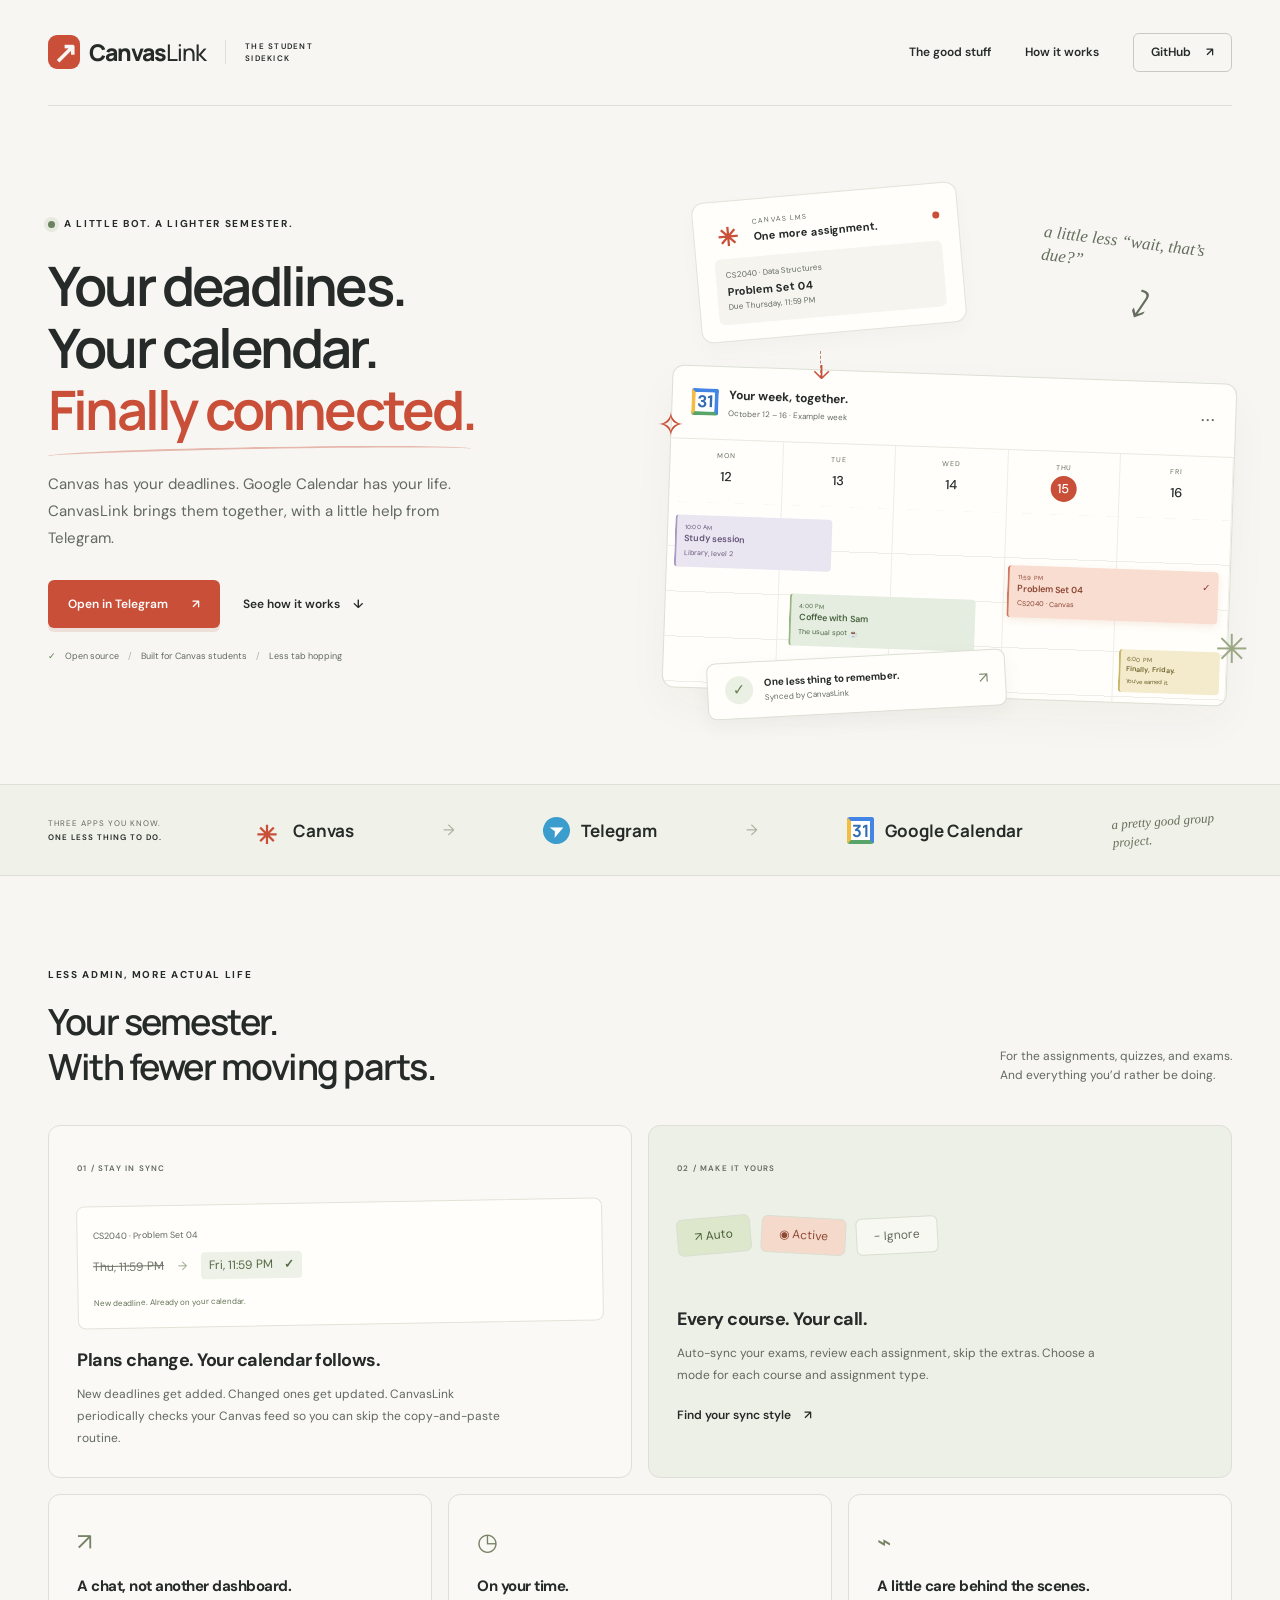
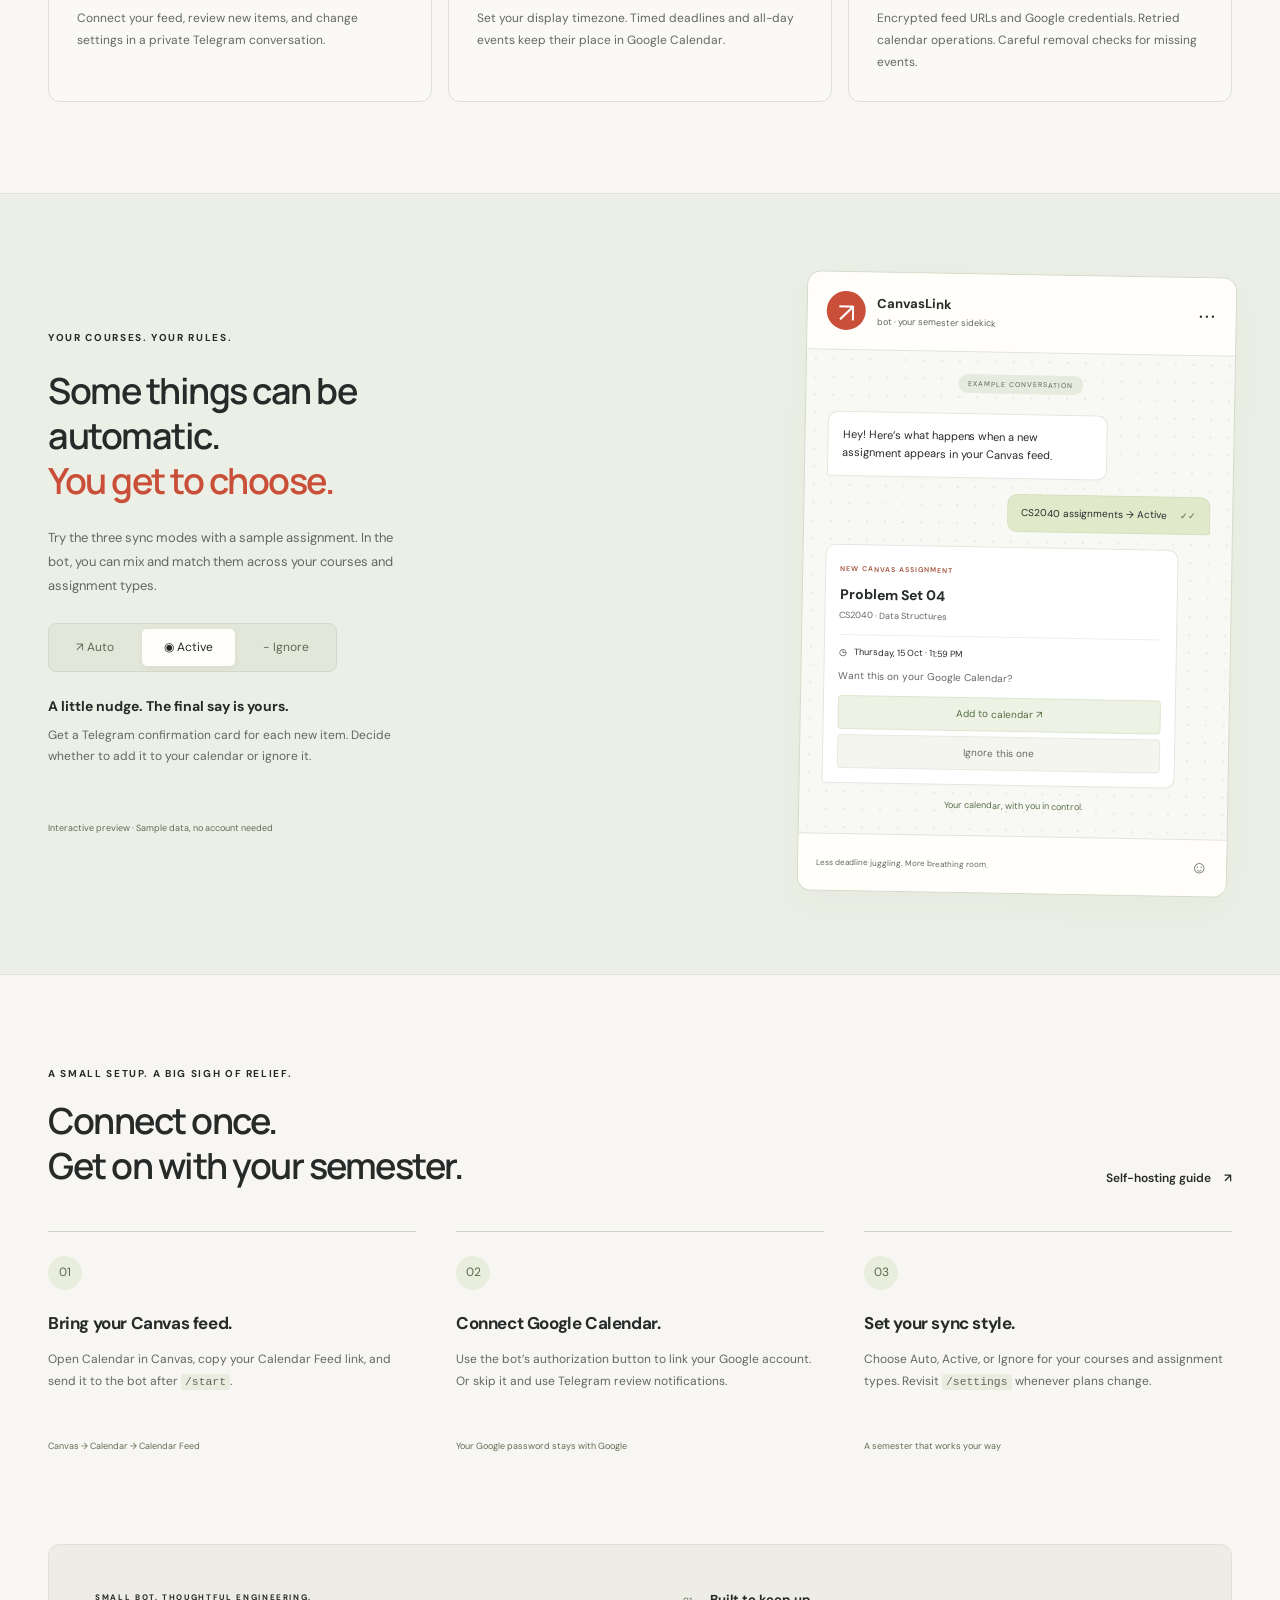
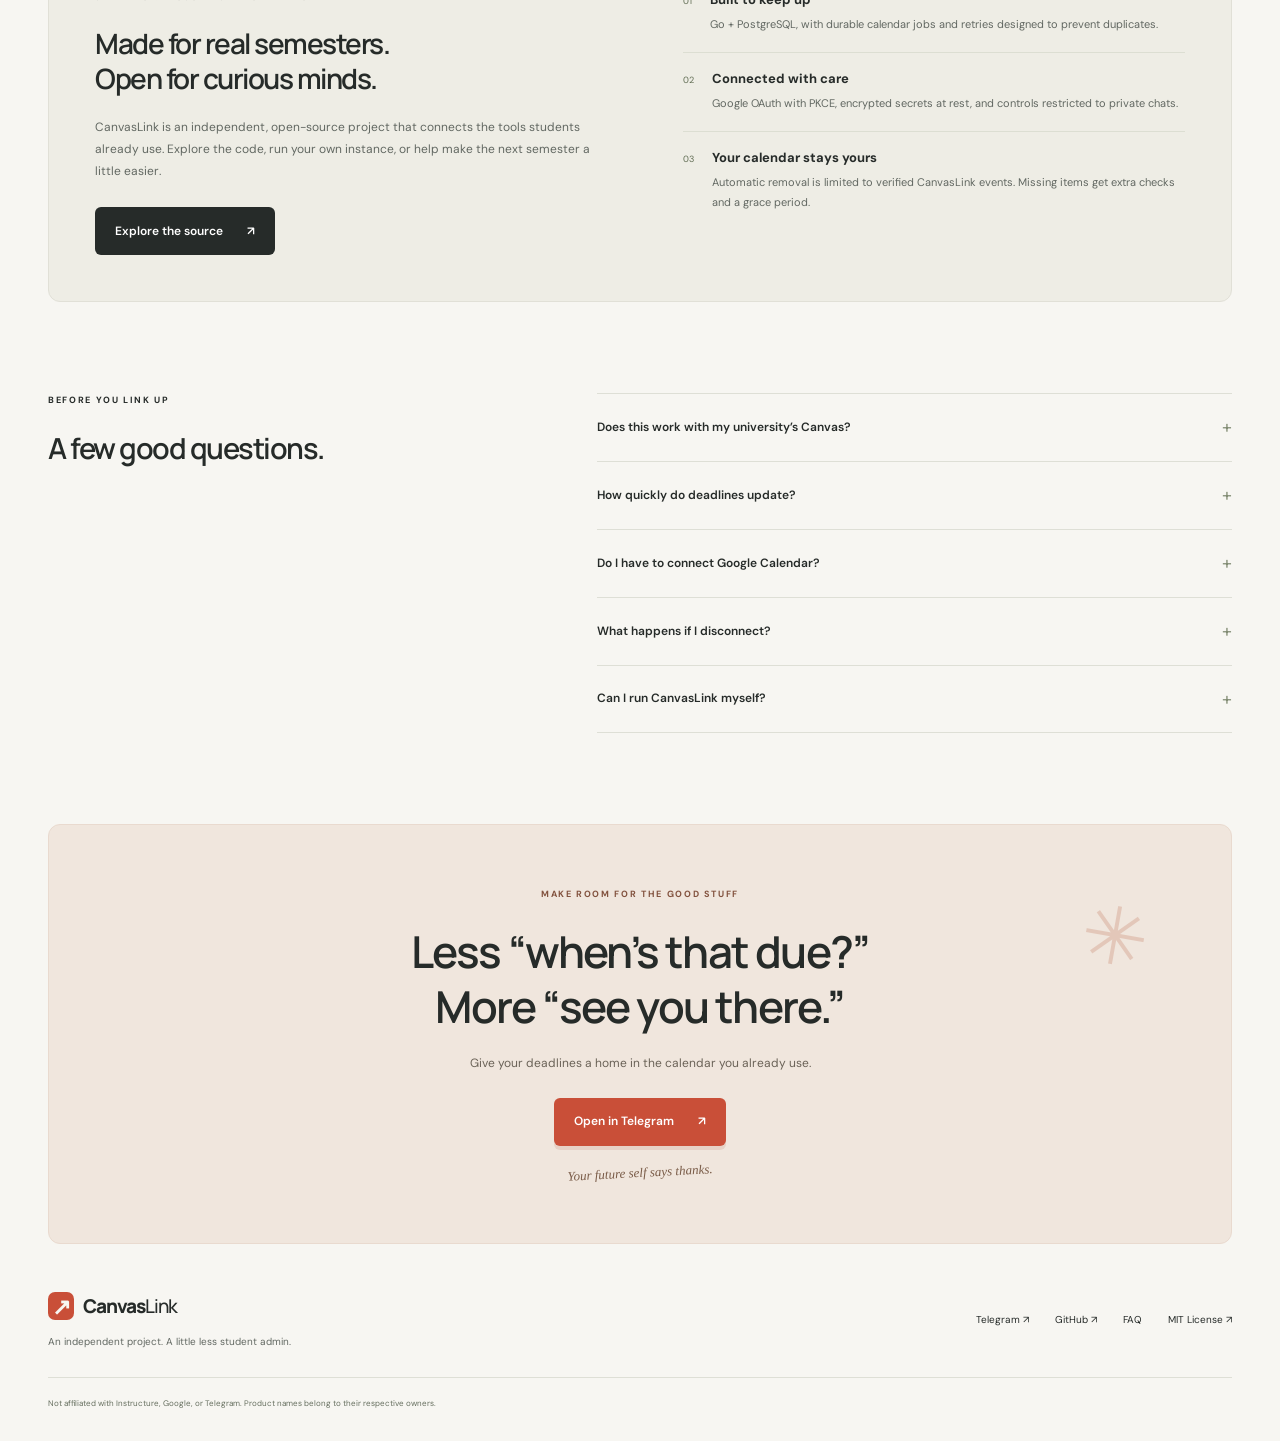
==== docs/index.html @ 547ef219 "feat: add student landing page with Telegram links and Pages deployment" ====
<!doctype html>
<html lang="en">
  <head>
    <meta charset="utf-8" />
    <meta name="viewport" content="width=device-width, initial-scale=1" />
    <meta name="theme-color" content="#f7f6f2" />
    <meta
      name="description"
      content="Less deadline admin. More student life. CanvasLink connects Canvas LMS to Google Calendar, with simple controls in Telegram."
    />
    <meta property="og:type" content="website" />
    <meta
      property="og:title"
      content="CanvasLink — Your deadlines, connected."
    />
    <meta
      property="og:description"
      content="Canvas → Telegram → Google Calendar. A little bot for a less chaotic semester."
    />
    <meta
      property="og:url"
      content="https://yukemii.github.io/CanvasLink-Bot/"
    />
    <meta
      property="og:image"
      content="https://yukemii.github.io/CanvasLink-Bot/assets/social.png"
    />
    <meta name="twitter:card" content="summary_large_image" />
    <title>CanvasLink — Your deadlines, connected.</title>
    <link rel="icon" href="assets/favicon.svg" type="image/svg+xml" />
    <link rel="stylesheet" href="styles.css" />
    <script src="config.js" defer></script>
    <script src="script.js" defer></script>
  </head>
  <body>
    <a class="skip-link" href="#main">Skip to content</a>
    <header class="site-header wrap">
      <a class="brand" href="#" aria-label="CanvasLink home"
        ><span class="brand-icon" aria-hidden="true">↗</span>Canvas<span
          class="brand-light"
          >Link</span
        ><span class="beta">THE STUDENT SIDEKICK</span></a
      >
      <nav aria-label="Main navigation">
        <a href="#features">The good stuff</a
        ><a href="#how-it-works">How it works</a
        ><a
          class="nav-github"
          href="https://github.com/yukemii/CanvasLink-Bot"
          target="_blank"
          rel="noopener noreferrer"
          >GitHub <span aria-hidden="true">↗</span></a
        >
      </nav>
    </header>
    <main id="main">
      <section class="hero wrap">
        <div class="hero-copy">
          <p class="eyebrow">
            <span class="status-dot"></span> A LITTLE BOT. A LIGHTER SEMESTER.
          </p>
          <h1>
            Your deadlines.<br />Your calendar.<br /><span
              class="accent handwritten-underline"
              >Finally connected.</span
            >
          </h1>
          <p class="hero-description">
            Canvas has your deadlines. Google Calendar has your life. CanvasLink
            brings them together, with a little help from Telegram.
          </p>
          <div class="hero-actions">
            <a class="button primary" href="#demo" data-bot-link
              >Try the interactive demo <span aria-hidden="true">↗</span></a
            ><a class="text-link" href="#how-it-works"
              >See how it works <span aria-hidden="true">↓</span></a
            >
          </div>
          <p class="hero-note">
            <span aria-hidden="true">✓</span> Open source
            <span class="note-divider">/</span> Built for Canvas students
            <span class="note-divider">/</span> Less tab hopping
          </p>
        </div>
        <div
          class="hero-art"
          aria-label="Illustration of a Canvas assignment flowing through CanvasLink into a weekly calendar"
        >
          <span class="floating-note">a little less “wait, that’s due?”</span>
          <div class="canvas-card">
            <span class="app-icon canvas-icon" aria-hidden="true">✳</span>
            <div>
              <span class="small-label">CANVAS LMS</span
              ><strong>One more assignment.</strong>
            </div>
            <span class="notification-dot"></span>
            <div class="assignment-mini">
              <span>CS2040 · Data Structures</span
              ><strong>Problem Set 04</strong
              ><span>Due Thursday, 11:59 PM</span>
            </div>
          </div>
          <div class="connection-line" aria-hidden="true"><span>↓</span></div>
          <div class="calendar-card">
            <div class="calendar-top">
              <div class="calendar-heading">
                <span class="app-icon google-icon" aria-hidden="true">31</span>
                <div>
                  <strong>Your week, together.</strong
                  ><span>October 12 – 16 · Example week</span>
                </div>
              </div>
              <span class="calendar-menu" aria-hidden="true">•••</span>
            </div>
            <div class="calendar-grid">
              <div class="day"><span>MON</span><b>12</b></div>
              <div class="day"><span>TUE</span><b>13</b></div>
              <div class="day"><span>WED</span><b>14</b></div>
              <div class="day today"><span>THU</span><b>15</b></div>
              <div class="day"><span>FRI</span><b>16</b></div>
              <div class="grid-lines" aria-hidden="true"></div>
              <div class="cal-event lavender">
                <span>10:00 AM</span><b>Study session</b
                ><small>Library, level 2</small>
              </div>
              <div class="cal-event green">
                <span>4:00 PM</span><b>Coffee with Sam</b
                ><small>The usual spot ☕</small>
              </div>
              <div class="cal-event coral">
                <span>11:59 PM</span><b>Problem Set 04</b
                ><small>CS2040 · Canvas</small
                ><span class="event-check">✓</span>
              </div>
              <div class="cal-event yellow">
                <span>6:00 PM</span><b>Finally, Friday.</b
                ><small>You've earned it.</small>
              </div>
            </div>
          </div>
          <div class="sync-toast">
            <span class="toast-icon" aria-hidden="true">✓</span>
            <div>
              <strong>One less thing to remember.</strong
              ><span>Synced by CanvasLink</span>
            </div>
            <span class="tiny-link" aria-hidden="true">↗</span>
          </div>
          <span class="art-spark spark-one" aria-hidden="true">✳</span
          ><span class="art-spark spark-two" aria-hidden="true">✧</span>
        </div>
      </section>
      <section class="integration-strip" aria-label="Connected services">
        <div class="wrap integration-inner">
          <p>
            THREE APPS YOU KNOW.<br /><strong>ONE LESS THING TO DO.</strong>
          </p>
          <div class="integration">
            <span class="app-icon canvas-icon" aria-hidden="true">✳</span>Canvas
          </div>
          <span class="integration-arrow" aria-hidden="true">→</span>
          <div class="integration">
            <span class="app-icon telegram-icon" aria-hidden="true">➤</span
            >Telegram
          </div>
          <span class="integration-arrow" aria-hidden="true">→</span>
          <div class="integration">
            <span class="app-icon google-icon" aria-hidden="true">31</span
            >Google Calendar
          </div>
          <span class="strip-note">a pretty good group project.</span>
        </div>
      </section>
      <section class="section wrap" id="features">
        <div class="section-heading">
          <div>
            <p class="eyebrow">LESS ADMIN, MORE ACTUAL LIFE</p>
            <h2>Your semester.<br />With fewer moving parts.</h2>
          </div>
          <p>
            For the assignments, quizzes, and exams.<br />And everything you’d
            rather be doing.
          </p>
        </div>
        <div class="feature-grid">
          <article class="feature-card feature-main">
            <span class="feature-number">01 / STAY IN SYNC</span>
            <div class="update-visual" aria-hidden="true">
              <span class="update-source">CS2040 · Problem Set 04</span>
              <div>
                <span class="old-date">Thu, 11:59 PM</span
                ><span class="update-arrow">→</span
                ><span class="new-date">Fri, 11:59 PM <b>✓</b></span>
              </div>
              <span class="update-tag"
                >New deadline. Already on your calendar.</span
              >
            </div>
            <h3>Plans change. Your calendar follows.</h3>
            <p>
              New deadlines get added. Changed ones get updated. CanvasLink
              periodically checks your Canvas feed so you can skip the
              copy-and-paste routine.
            </p>
          </article>
          <article class="feature-card feature-control">
            <span class="feature-number">02 / MAKE IT YOURS</span>
            <div class="mode-pills" aria-hidden="true">
              <span class="pill auto">↗ Auto</span
              ><span class="pill active">◉ Active</span
              ><span class="pill ignore">− Ignore</span>
            </div>
            <h3>Every course. Your call.</h3>
            <p>
              Auto-sync your exams, review each assignment, skip the extras.
              Choose a mode for each course and assignment type.
            </p>
            <a class="text-link" href="#demo"
              >Find your sync style <span aria-hidden="true">↗</span></a
            >
          </article>
          <article class="feature-card compact">
            <span class="feature-symbol" aria-hidden="true">↗</span>
            <h3>A chat, not another dashboard.</h3>
            <p>
              Connect your feed, review new items, and change settings in a
              private Telegram conversation.
            </p>
          </article>
          <article class="feature-card compact">
            <span class="feature-symbol" aria-hidden="true">◷</span>
            <h3>On your time.</h3>
            <p>
              Set your display timezone. Timed deadlines and all-day events keep
              their place in Google Calendar.
            </p>
          </article>
          <article class="feature-card compact">
            <span class="feature-symbol" aria-hidden="true">⌁</span>
            <h3>A little care behind the scenes.</h3>
            <p>
              Encrypted feed URLs and Google credentials. Retried calendar
              operations. Careful removal checks for missing events.
            </p>
          </article>
        </div>
      </section>
      <section class="demo-section" id="demo">
        <div class="wrap demo-layout">
          <div class="demo-copy">
            <p class="eyebrow">YOUR COURSES. YOUR RULES.</p>
            <h2>
              Some things can be <br />automatic.<br /><span class="accent"
                >You get to choose.</span
              >
            </h2>
            <p>
              Try the three sync modes with a sample assignment. In the bot, you
              can mix and match them across your courses and assignment types.
            </p>
            <div
              class="mode-selector"
              role="group"
              aria-label="Choose a sync mode"
            >
              <button type="button" data-mode="auto" aria-pressed="false">
                ↗ Auto</button
              ><button type="button" data-mode="active" aria-pressed="true">
                ◉ Active</button
              ><button type="button" data-mode="ignore" aria-pressed="false">
                − Ignore
              </button>
            </div>
            <div class="mode-explanation" aria-live="polite">
              <h3 id="mode-title">A little nudge. The final say is yours.</h3>
              <p id="mode-description">
                Get a Telegram confirmation card for each new item. Decide
                whether to add it to your calendar or ignore it.
              </p>
            </div>
            <span class="demo-disclaimer"
              >Interactive preview · Sample data, no account needed</span
            >
          </div>
          <div class="chat-window">
            <div class="chat-header">
              <span class="bot-avatar" aria-hidden="true">↗</span>
              <div>
                <strong>CanvasLink</strong
                ><span>bot · your semester sidekick</span>
              </div>
              <span class="chat-dots" aria-hidden="true">•••</span>
            </div>
            <div class="chat-body">
              <span class="chat-date">EXAMPLE CONVERSATION</span>
              <div class="chat-bubble intro-bubble">
                Hey! Here’s what happens when a new assignment appears in your
                Canvas feed.
              </div>
              <div class="chat-user" id="demo-command">
                CS2040 assignments → Active <span>✓✓</span>
              </div>
              <div class="chat-bubble assignment-bubble">
                <span class="message-kicker" id="demo-kicker"
                  >NEW CANVAS ASSIGNMENT</span
                >
                <h3>Problem Set 04</h3>
                <p>CS2040 · Data Structures</p>
                <div class="message-deadline">
                  <span aria-hidden="true">◷</span> Thursday, 15 Oct · 11:59 PM
                </div>
                <p class="message-detail" id="demo-detail">
                  Want this on your Google Calendar?
                </p>
                <div class="chat-buttons" id="demo-actions">
                  <button type="button" data-demo-action="add">
                    Add to calendar ↗</button
                  ><button type="button" data-demo-action="ignore">
                    Ignore this one
                  </button>
                </div>
              </div>
              <div
                class="demo-result"
                id="demo-result"
                role="status"
                aria-live="polite"
              >
                Your calendar, with you in control.
              </div>
            </div>
            <div class="chat-footer">
              <span>Less deadline juggling. More breathing room.</span
              ><span aria-hidden="true">☺</span>
            </div>
          </div>
        </div>
      </section>
      <section class="section wrap" id="how-it-works">
        <div class="section-heading">
          <div>
            <p class="eyebrow">A SMALL SETUP. A BIG SIGH OF RELIEF.</p>
            <h2>Connect once.<br />Get on with your semester.</h2>
          </div>
          <a
            class="text-link"
            href="https://github.com/yukemii/CanvasLink-Bot#quick-start"
            target="_blank"
            rel="noopener noreferrer"
            >Self-hosting guide <span aria-hidden="true">↗</span></a
          >
        </div>
        <div class="steps">
          <article>
            <span class="step-number">01</span>
            <h3>Bring your Canvas feed.</h3>
            <p>
              Open Calendar in Canvas, copy your Calendar Feed link, and send it
              to the bot after <code>/start</code>.
            </p>
            <span class="step-caption">Canvas → Calendar → Calendar Feed</span>
          </article>
          <article>
            <span class="step-number">02</span>
            <h3>Connect Google Calendar.</h3>
            <p>
              Use the bot’s authorization button to link your Google account. Or
              skip it and use Telegram review notifications.
            </p>
            <span class="step-caption"
              >Your Google password stays with Google</span
            >
          </article>
          <article>
            <span class="step-number">03</span>
            <h3>Set your sync style.</h3>
            <p>
              Choose Auto, Active, or Ignore for your courses and assignment
              types. Revisit <code>/settings</code> whenever plans change.
            </p>
            <span class="step-caption">A semester that works your way</span>
          </article>
        </div>
      </section>
      <section class="project-section wrap">
        <div>
          <p class="eyebrow">SMALL BOT. THOUGHTFUL ENGINEERING.</p>
          <h2>Made for real semesters.<br />Open for curious minds.</h2>
          <p>
            CanvasLink is an independent, open-source project that connects the
            tools students already use. Explore the code, run your own instance,
            or help make the next semester a little easier.
          </p>
          <a
            class="button dark"
            href="https://github.com/yukemii/CanvasLink-Bot"
            target="_blank"
            rel="noopener noreferrer"
            >Explore the source <span aria-hidden="true">↗</span></a
          >
        </div>
        <div class="engineering-list">
          <div>
            <span>01</span>
            <div>
              <h3>Built to keep up</h3>
              <p>
                Go + PostgreSQL, with durable calendar jobs and retries designed
                to prevent duplicates.
              </p>
            </div>
          </div>
          <div>
            <span>02</span>
            <div>
              <h3>Connected with care</h3>
              <p>
                Google OAuth with PKCE, encrypted secrets at rest, and controls
                restricted to private chats.
              </p>
            </div>
          </div>
          <div>
            <span>03</span>
            <div>
              <h3>Your calendar stays yours</h3>
              <p>
                Automatic removal is limited to verified CanvasLink events.
                Missing items get extra checks and a grace period.
              </p>
            </div>
          </div>
        </div>
      </section>
      <section class="section wrap faq-section" id="faq">
        <div>
          <p class="eyebrow">BEFORE YOU LINK UP</p>
          <h2>A few good questions.</h2>
        </div>
        <div class="faq-list">
          <details>
            <summary>
              Does this work with my university’s Canvas?<span
                aria-hidden="true"
                >+</span
              >
            </summary>
            <p>
              CanvasLink reads Canvas LMS iCal feeds. If your Canvas account
              provides a Calendar Feed link, you can connect it. Only items
              included in that feed can be synced; course and item detection
              depends on the information Canvas includes.
            </p>
          </details>
          <details>
            <summary>
              How quickly do deadlines update?<span aria-hidden="true">+</span>
            </summary>
            <p>
              The bot checks feeds periodically. The default interval is one
              hour, and the person hosting the bot can configure it. Updates
              also depend on when Canvas publishes changes to your feed; this
              isn’t an instant notification service.
            </p>
          </details>
          <details>
            <summary>
              Do I have to connect Google Calendar?<span aria-hidden="true"
                >+</span
              >
            </summary>
            <p>
              No. Google Calendar is optional. You can still use Telegram review
              notifications without linking Google. To add events to Google
              Calendar, connect your account using <code>/connect_google</code>.
            </p>
          </details>
          <details>
            <summary>
              What happens if I disconnect?<span aria-hidden="true">+</span>
            </summary>
            <p>
              Disconnecting Canvas removes your feed and course settings but
              keeps existing calendar events. Disconnecting Google removes the
              saved authorization and also keeps your events. A separate,
              confirmed <code>/reset</code> can remove verified CanvasLink-owned
              events before deleting local data.
            </p>
          </details>
          <details>
            <summary>
              Can I run CanvasLink myself?<span aria-hidden="true">+</span>
            </summary>
            <p>
              Yes. CanvasLink is MIT-licensed and runs independently. You’ll
              need Go, PostgreSQL, a Telegram bot token, and Google OAuth
              credentials if you want calendar sync. The
              <a
                href="https://github.com/yukemii/CanvasLink-Bot#quick-start"
                target="_blank"
                rel="noopener noreferrer"
                >README walks through setup</a
              >. GitHub Pages hosts this website; the bot needs a separate
              running server.
            </p>
          </details>
        </div>
      </section>
      <section class="closing wrap">
        <span class="closing-spark" aria-hidden="true">✳</span>
        <p class="eyebrow">MAKE ROOM FOR THE GOOD STUFF</p>
        <h2>Less “when’s that due?”<br />More “see you there.”</h2>
        <p>Give your deadlines a home in the calendar you already use.</p>
        <a class="button primary" href="#demo" data-bot-link
          >Try the interactive demo <span aria-hidden="true">↗</span></a
        ><span class="closing-note">Your future self says thanks.</span>
      </section>
    </main>
    <footer class="wrap">
      <div>
        <a class="brand" href="#"
          ><span class="brand-icon" aria-hidden="true">↗</span>Canvas<span
            class="brand-light"
            >Link</span
          ></a
        >
        <p>An independent project. A little less student admin.</p>
      </div>
      <div class="footer-links">
        <a
          href="https://t.me/CanvasLink_bot"
          target="_blank"
          rel="noopener noreferrer"
          >Telegram ↗</a
        >
        <a
          href="https://github.com/yukemii/CanvasLink-Bot"
          target="_blank"
          rel="noopener noreferrer"
          >GitHub ↗</a
        ><a href="#faq">FAQ</a
        ><a
          href="https://github.com/yukemii/CanvasLink-Bot/blob/main/LICENSE"
          target="_blank"
          rel="noopener noreferrer"
          >MIT License ↗</a
        >
      </div>
      <p class="affiliation">
        Not affiliated with Instructure, Google, or Telegram. Product names
        belong to their respective owners.
      </p>
    </footer>
  </body>
</html>
---- docs/styles.css ----
@import url("https://fonts.googleapis.com/css2?family=DM+Sans:wght@400;500;600;650;700&family=Manrope:wght@400;500;600;650;700;750;800&display=swap");
:root {
  --paper: #f7f6f2;
  --ink: #262b29;
  --muted: #626862;
  --coral: #c94f38;
  --line: #dedfd6;
  --green: #edf1e7;
  --font: "DM Sans", sans-serif;
}
* {
  box-sizing: border-box;
}
html {
  scroll-behavior: smooth;
  scroll-padding-top: 32px;
}
body {
  margin: 0;
  background: var(--paper);
  color: var(--ink);
  font-family: var(--font);
  font-size: 15px;
  line-height: 1.6;
}
a {
  color: inherit;
  text-decoration: none;
}
button {
  font: inherit;
  cursor: pointer;
}
button,
a,
summary {
  -webkit-tap-highlight-color: transparent;
}
button:focus-visible,
a:focus-visible,
summary:focus-visible {
  outline: 3px solid #26766a;
  outline-offset: 5px;
}
::selection {
  background: #f2c6b7;
}
.wrap {
  max-width: 1200px;
  width: calc(100% - 96px);
  margin-inline: auto;
}
.site-header {
  height: 106px;
  display: flex;
  align-items: center;
  justify-content: space-between;
  border-bottom: 1px solid var(--line);
}
.brand {
  display: inline-flex;
  align-items: center;
  font-family: Manrope, sans-serif;
  font-size: 23px;
  font-weight: 800;
  letter-spacing: -1px;
}
.brand-light {
  font-weight: 500;
}
.brand-icon {
  display: grid;
  place-items: center;
  width: 32px;
  height: 34px;
  color: var(--paper);
  background: var(--coral);
  border-radius: 9px;
  margin-right: 9px;
  font-size: 29px;
  line-height: 1;
}
.beta {
  font-family: var(--font);
  font-size: 8px;
  font-weight: 600;
  letter-spacing: 1.25px;
  margin-left: 19px;
  border-left: 1px solid var(--line);
  padding-left: 19px;
  max-width: 94px;
  line-height: 1.5;
}
.site-header nav {
  display: flex;
  gap: 34px;
  align-items: center;
  font-size: 12px;
  font-weight: 600;
}
.site-header nav a:hover,
.text-link:hover,
.footer-links a:hover {
  color: var(--coral);
}
.nav-github {
  border: 1px solid #c8cbc3;
  padding: 9px 17px;
  border-radius: 6px;
}
.nav-github span {
  margin-left: 12px;
}
.hero {
  display: grid;
  grid-template-columns: 1fr 1fr;
  gap: 24px;
  padding-top: 86px;
  padding-bottom: 87px;
  align-items: center;
}
.eyebrow {
  font-size: 10px;
  letter-spacing: 1.65px;
  font-weight: 700;
  margin: 0 0 22px;
  display: flex;
  align-items: center;
  gap: 9px;
}
.status-dot {
  height: 7px;
  width: 7px;
  background: #6a8260;
  border-radius: 50%;
  box-shadow: 0 0 0 4px #e7eadf;
}
.hero h1 {
  font-family: Manrope, sans-serif;
  font-size: clamp(40px, 4.25vw, 61px);
  font-weight: 650;
  line-height: 1.14;
  letter-spacing: -2.8px;
  margin: 0 0 31px;
}
.accent {
  color: var(--coral);
}
.handwritten-underline {
  position: relative;
  white-space: nowrap;
}
.handwritten-underline:after {
  content: "";
  position: absolute;
  bottom: -12px;
  left: 0;
  width: 99%;
  height: 9px;
  border-top: 2px solid #c94f3860;
  border-radius: 50%;
  transform: rotate(-1deg);
}
.hero-description {
  font-size: 15px;
  color: var(--muted);
  max-width: 407px;
  line-height: 1.8;
  margin-bottom: 28px;
}
.hero-actions {
  display: flex;
  gap: 23px;
  align-items: center;
  flex-wrap: wrap;
}
.button {
  display: inline-flex;
  align-items: center;
  justify-content: center;
  gap: 24px;
  font-size: 12px;
  font-weight: 600;
  border-radius: 6px;
  padding: 14px 20px;
  transition:
    transform 0.2s,
    background 0.2s;
  min-height: 48px;
}
.button:hover {
  transform: translateY(-3px);
}
.primary {
  background: var(--coral);
  color: white;
  box-shadow: 0 4px 0 #a7402920;
}
.primary:hover {
  background: #ad412e;
}
.dark {
  background: var(--ink);
  color: white;
}
.text-link {
  font-weight: 600;
  font-size: 12px;
  display: inline-flex;
  gap: 13px;
  align-items: center;
}
.hero-note {
  display: flex;
  gap: 9px;
  align-items: center;
  font-size: 9px;
  color: var(--muted);
  margin-top: 21px;
}
.hero-note > span:first-child {
  color: #618054;
}
.note-divider {
  color: #a9ada4;
}
.hero-art {
  position: relative;
  min-height: 464px;
  padding-top: 142px;
  margin-left: 15px;
}
.floating-note {
  position: absolute;
  right: 20px;
  top: 39px;
  transform: rotate(7deg);
  font:
    italic 17px Georgia,
    serif;
  color: #656e5e;
  width: 173px;
  line-height: 1.35;
}
.floating-note:after {
  content: "⤵";
  display: block;
  font-size: 38px;
  text-align: center;
  transform: rotate(13deg);
  margin-left: 30px;
}
.canvas-card {
  position: absolute;
  left: 29px;
  top: 0;
  display: flex;
  align-items: center;
  gap: 10px;
  flex-wrap: wrap;
  width: 266px;
  background: #fffefa;
  border: 1px solid #e4e2d9;
  border-radius: 12px;
  padding: 16px 18px;
  transform: rotate(-5deg);
  box-shadow: 0 8px 20px #34382906;
  z-index: 2;
}
.app-icon {
  display: inline-grid;
  place-items: center;
  height: 31px;
  width: 31px;
  flex-shrink: 0;
  font-size: 25px;
  font-weight: 700;
}
.canvas-icon {
  color: var(--coral);
}
.small-label {
  display: block;
  font-size: 7px;
  letter-spacing: 1.1px;
  color: var(--muted);
  margin-bottom: 2px;
}
.canvas-card strong {
  display: block;
  font-size: 11px;
}
.notification-dot {
  height: 7px;
  width: 7px;
  border-radius: 50%;
  background: var(--coral);
  margin-left: auto;
}
.assignment-mini {
  background: #f5f4ef;
  border-radius: 6px;
  padding: 10px;
  width: 100%;
  line-height: 1.7;
}
.assignment-mini span {
  display: block;
  font-size: 8px;
  color: var(--muted);
}
.assignment-mini strong {
  font-size: 11px;
}
.connection-line {
  position: absolute;
  top: 159px;
  left: 153px;
  border-right: 1.5px dashed #c9816e;
  height: 27px;
  z-index: 3;
}
.connection-line span {
  position: absolute;
  bottom: -10px;
  left: -7px;
  color: var(--coral);
  font-size: 20px;
}
.calendar-card {
  position: relative;
  transform: rotate(2deg);
  background: #fffefa;
  border: 1px solid #dce0d4;
  border-radius: 12px;
  box-shadow: 0 18px 45px #31382909;
  overflow: hidden;
  min-height: 302px;
  margin-top: 40px;
}
.calendar-top {
  display: flex;
  align-items: center;
  justify-content: space-between;
  padding: 19px;
  border-bottom: 1px solid #e8e9e0;
}
.calendar-heading {
  display: flex;
  gap: 10px;
  align-items: center;
}
.google-icon {
  font-size: 17px;
  color: #326cb3;
  background: white;
  border: 4px solid #4285e4;
  border-left-color: #f3bc42;
  border-bottom-color: #58a569;
  border-radius: 3px;
  line-height: 1;
  height: 27px;
  width: 27px;
}
.calendar-heading strong {
  font-size: 12px;
  display: block;
}
.calendar-heading div > span {
  display: block;
  font-size: 8px;
  color: var(--muted);
  margin-top: 2px;
}
.calendar-menu {
  font-size: 9px;
  color: var(--muted);
  letter-spacing: 2px;
}
.calendar-grid {
  display: grid;
  grid-template-columns: repeat(5, 1fr);
  position: relative;
  height: 248px;
}
.day {
  height: 100%;
  border-right: 1px solid #edeee7;
  text-align: center;
  padding-top: 10px;
  position: relative;
}
.day:last-of-type {
  border-right: 0;
}
.day > span {
  display: block;
  font-size: 7px;
  color: #68715f;
  letter-spacing: 0.8px;
}
.day > b {
  display: inline-grid;
  place-items: center;
  font-size: 13px;
  width: 26px;
  height: 26px;
  margin-top: 3px;
  font-weight: 500;
}
.day.today > b {
  border-radius: 50%;
  background: var(--coral);
  color: white;
}
.grid-lines {
  position: absolute;
  inset: 63px 0 0;
  background: repeating-linear-gradient(
    to bottom,
    transparent 0,
    transparent 44px,
    #edeee7 44px,
    #edeee7 45px
  );
}
.cal-event {
  position: absolute;
  left: 1.2%;
  width: 28%;
  top: 76px;
  z-index: 1;
  border-left: 2px solid;
  border-radius: 4px;
  padding: 8px;
  line-height: 1.5;
}
.cal-event span {
  display: block;
  font-size: 6px;
  letter-spacing: 0.2px;
}
.cal-event b {
  display: block;
  font-size: 9px;
  font-weight: 600;
}
.cal-event small {
  display: block;
  font-size: 7px;
  margin-top: 3px;
}
.lavender {
  background: #e9e6f1;
  border-color: #a79bc2;
  color: #645478;
}
.green {
  background: #e4eddf;
  border-color: #97b581;
  color: #496341;
  left: 22%;
  top: 151px;
  width: 33%;
}
.coral {
  background: #f9ddd1;
  border-color: #cf785f;
  color: #894430;
  left: 60.6%;
  top: 115px;
  width: 37.5%;
  box-shadow: 0 3px 7px #c7785020;
}
.yellow {
  background: #f3ebcb;
  border-color: #c8b568;
  color: #70622e;
  left: 80.8%;
  top: 195px;
  width: 18%;
  padding: 6px;
}
.yellow b {
  font-size: 7px;
}
.yellow small {
  font-size: 6px;
}
.event-check {
  position: absolute;
  right: 8px;
  top: 8px;
  font-size: 10px !important;
}
.sync-toast {
  position: absolute;
  bottom: -16px;
  left: 40px;
  display: flex;
  align-items: center;
  gap: 11px;
  background: #fffefa;
  border: 1px solid #dce0d4;
  border-radius: 9px;
  padding: 13px 17px;
  box-shadow: 0 7px 20px #3138290b;
  transform: rotate(-3deg);
  width: 299px;
  z-index: 4;
}
.toast-icon {
  display: grid;
  place-items: center;
  background: #eaf0e3;
  color: #6b8252;
  border-radius: 50%;
  width: 28px;
  height: 28px;
}
.sync-toast strong {
  font-size: 10px;
  display: block;
}
.sync-toast div > span {
  font-size: 8px;
  color: var(--muted);
  display: block;
}
.tiny-link {
  margin-left: auto;
  color: #7a866a;
}
.art-spark {
  position: absolute;
  font-size: 40px;
  color: #9aa884;
}
.spark-one {
  right: -17px;
  bottom: 16px;
}
.spark-two {
  left: -10px;
  top: 207px;
  color: var(--coral);
  font-size: 33px;
}
.integration-strip {
  border-block: 1px solid var(--line);
  background: #f0f1e9;
}
.integration-inner {
  display: flex;
  align-items: center;
  justify-content: space-between;
  padding-block: 27px;
  gap: 22px;
}
.integration-inner > p {
  font-size: 8px;
  color: var(--muted);
  letter-spacing: 1px;
  line-height: 1.8;
  margin: 0;
}
.integration-inner > p > strong {
  font-weight: 600;
  color: var(--ink);
}
.integration {
  display: flex;
  align-items: center;
  gap: 11px;
  font-family: Manrope, sans-serif;
  font-size: 17px;
  font-weight: 700;
  white-space: nowrap;
}
.integration-arrow {
  color: #a9b09e;
}
.telegram-icon {
  font-size: 16px;
  border-radius: 50%;
  background: #3a9dcd;
  color: white;
  transform: rotate(-25deg);
  height: 27px;
  width: 27px;
}
.strip-note {
  font:
    italic 13px Georgia,
    serif;
  color: #666e59;
  transform: rotate(-4deg);
  max-width: 120px;
  line-height: 1.4;
}
.section {
  padding-block: 91px;
}
.section-heading {
  display: flex;
  justify-content: space-between;
  align-items: flex-end;
  gap: 30px;
  margin-bottom: 36px;
}
h2 {
  font-family: Manrope, sans-serif;
  font-size: 36px;
  font-weight: 600;
  letter-spacing: -1.5px;
  line-height: 1.25;
  margin: 0;
}
h3 {
  line-height: 1.4;
}
.section-heading .eyebrow {
  margin-bottom: 16px;
}
.section-heading > p {
  color: var(--muted);
  font-size: 12px;
  margin-bottom: 4px;
}
.feature-grid {
  display: grid;
  grid-template-columns: repeat(6, 1fr);
  gap: 16px;
}
.feature-card {
  border: 1px solid var(--line);
  border-radius: 12px;
  padding: 28px;
  background: #faf9f5;
}
.feature-main {
  grid-column: span 3;
}
.feature-control {
  grid-column: span 3;
  background: #edf0e6;
}
.feature-number {
  font-size: 8px;
  font-weight: 600;
  letter-spacing: 1.2px;
  color: var(--muted);
}
.feature-card h3 {
  font-size: 18px;
  letter-spacing: -0.5px;
  margin: 22px 0 10px;
}
.feature-card p {
  font-size: 12px;
  color: var(--muted);
  margin: 0;
  max-width: 425px;
  line-height: 1.85;
}
.update-visual {
  margin-top: 24px;
  background: #fffefa;
  border: 1px solid #e2e3d8;
  border-radius: 8px;
  padding: 15px;
  transform: rotate(-1deg);
}
.update-source {
  font-size: 9px;
  color: var(--muted);
}
.update-visual > div {
  display: flex;
  align-items: center;
  gap: 14px;
  margin-block: 8px;
  font-size: 12px;
}
.old-date {
  color: #6f7568;
  text-decoration: line-through;
}
.update-arrow {
  color: #9aa68c;
}
.new-date {
  background: #edf1e7;
  padding: 4px 8px;
  border-radius: 4px;
  color: #546946;
}
.new-date b {
  margin-left: 8px;
}
.update-tag {
  font-size: 8px;
  color: #627357;
}
.mode-pills {
  display: flex;
  gap: 10px;
  padding-block: 39px 30px;
  flex-wrap: wrap;
}
.pill {
  padding: 8px 17px;
  border-radius: 6px;
  font-size: 12px;
  border: 1px solid #d9ded1;
  background: #f7f8f2;
}
.pill.auto {
  background: #dce7cc;
  color: #476033;
  transform: rotate(-5deg);
}
.pill.active {
  background: #f5dacc;
  color: #8f4935;
  transform: rotate(3deg);
}
.pill.ignore {
  color: #626a5b;
  transform: rotate(-3deg);
}
.feature-control .text-link {
  margin-top: 20px;
}
.compact {
  grid-column: span 2;
}
.feature-symbol {
  font-size: 24px;
  color: #758266;
  display: block;
}
.compact h3 {
  font-size: 15px;
  margin-top: 14px;
}
.demo-section {
  padding-block: 80px;
  background: #ecefe5;
  border-block: 1px solid #dfe3d6;
}
.demo-layout {
  display: grid;
  grid-template-columns: 1fr 1fr;
  gap: 96px;
  align-items: center;
}
.demo-copy > p:not(.eyebrow) {
  font-size: 13px;
  color: var(--muted);
  max-width: 360px;
  line-height: 1.85;
  margin-block: 23px;
}
.mode-selector {
  display: flex;
  gap: 6px;
  padding: 5px;
  border: 1px solid #d4d9cb;
  background: #e2e7d9;
  border-radius: 8px;
  width: fit-content;
  margin-block: 25px;
}
.mode-selector button {
  background: transparent;
  border: 0;
  border-radius: 5px;
  padding: 9px 22px;
  font-size: 12px;
  color: #5e6957;
}
.mode-selector button[aria-pressed="true"] {
  background: #fffefa;
  box-shadow: 0 2px 5px #3e4b2810;
  color: var(--ink);
}
.mode-explanation {
  min-height: 117px;
}
.mode-explanation h3 {
  font-size: 14px;
  margin: 0 0 8px;
}
.mode-explanation p {
  font-size: 12px;
  color: var(--muted);
  max-width: 350px;
  margin: 0;
  line-height: 1.8;
}
.demo-disclaimer {
  font-size: 9px;
  color: #626a58;
}
.chat-window {
  background: #f8f9f4;
  border: 1px solid #d5dccb;
  border-radius: 14px;
  box-shadow: 0 12px 34px #45533009;
  overflow: hidden;
  transform: rotate(1deg);
  max-width: 430px;
  width: 100%;
  justify-self: end;
}
.chat-header {
  padding: 19px;
  display: flex;
  align-items: center;
  gap: 11px;
  border-bottom: 1px solid #e1e4da;
  background: #fffefa;
}
.bot-avatar {
  display: grid;
  place-items: center;
  border-radius: 50%;
  background: var(--coral);
  color: white;
  font-size: 27px;
  width: 39px;
  height: 39px;
}
.chat-header strong {
  display: block;
  font-size: 13px;
}
.chat-header div > span {
  display: block;
  color: var(--muted);
  font-size: 9px;
}
.chat-dots {
  margin-left: auto;
  letter-spacing: 2px;
  font-size: 10px;
}
.chat-body {
  padding: 22px;
  background-image: radial-gradient(#a6b09530 1px, transparent 1px);
  background-size: 18px 18px;
  min-height: 424px;
}
.chat-date {
  display: block;
  width: fit-content;
  margin: 0 auto 20px;
  font-size: 7px;
  letter-spacing: 1px;
  color: #5a674f;
  background: #e6eadf;
  border-radius: 10px;
  padding: 4px 10px;
}
.chat-bubble {
  background: white;
  border: 1px solid #e5e7df;
  padding: 14px;
  border-radius: 10px 10px 10px 2px;
  width: 92%;
  font-size: 11px;
  box-shadow: 0 2px 3px #45533003;
}
.intro-bubble {
  max-width: 280px;
}
.chat-user {
  background: #e0eacb;
  border: 1px solid #d5e0be;
  padding: 10px 13px;
  border-radius: 10px 10px 2px 10px;
  font-size: 10px;
  width: fit-content;
  margin: 15px 0 15px auto;
}
.chat-user span {
  font-size: 9px;
  color: #596d42;
  margin-left: 10px;
}
.message-kicker {
  font-size: 7px;
  letter-spacing: 1px;
  color: #a3543d;
  font-weight: 600;
}
.assignment-bubble h3 {
  font-size: 14px;
  margin: 8px 0 3px;
}
.assignment-bubble > p {
  font-size: 9px;
  color: var(--muted);
  margin: 0;
}
.message-deadline {
  font-size: 9px;
  border-top: 1px solid #efeee8;
  padding-top: 10px;
  margin-top: 12px;
  display: flex;
  gap: 7px;
}
.assignment-bubble .message-detail {
  margin-top: 9px;
  font-size: 10px;
  min-height: 16px;
}
.chat-buttons {
  margin-top: 11px;
  display: grid;
  gap: 5px;
}
.chat-buttons button {
  font-size: 10px;
  color: #546e41;
  background: #edf2e5;
  border: 1px solid #dce6d0;
  border-radius: 4px;
  padding: 8px;
  min-height: 34px;
}
.chat-buttons button + button {
  background: #f5f5f0;
  color: #636c5b;
  border-color: #e8e9e1;
}
.chat-buttons button:hover {
  filter: brightness(0.96);
}
.chat-buttons[hidden] {
  display: none;
}
.demo-result {
  font-size: 9px;
  color: #596e49;
  text-align: center;
  margin-top: 13px;
  min-height: 15px;
}
.chat-footer {
  display: flex;
  align-items: center;
  justify-content: space-between;
  padding: 14px 18px;
  font-size: 8px;
  color: var(--muted);
  background: #fffefa;
  border-top: 1px solid #e1e4da;
}
.chat-footer > span:last-child {
  font-size: 17px;
}
.steps {
  display: grid;
  grid-template-columns: repeat(3, 1fr);
  gap: 40px;
  margin-top: 43px;
}
.steps article {
  border-top: 1px solid #ced3c4;
  padding-top: 24px;
}
.step-number {
  display: grid;
  place-items: center;
  width: 34px;
  height: 34px;
  border-radius: 50%;
  background: #e9edde;
  color: #58694a;
  font-size: 12px;
}
.steps h3 {
  font-size: 17px;
  margin: 22px 0 12px;
  letter-spacing: -0.4px;
}
.steps p {
  font-size: 12px;
  color: var(--muted);
  line-height: 1.85;
  min-height: 68px;
}
.step-caption {
  font-size: 9px;
  color: #616d54;
  display: block;
  margin-top: 23px;
}
code {
  font-family: monospace;
  font-size: 0.95em;
  background: #e9ecdf;
  padding: 2px 4px;
  border-radius: 3px;
}
.project-section {
  display: grid;
  grid-template-columns: 1fr 1fr;
  gap: 85px;
  background: #eeede5;
  border: 1px solid #e1e0d7;
  border-radius: 12px;
  padding: 46px;
}
.project-section h2 {
  font-size: 28px;
}
.project-section > div > p:not(.eyebrow) {
  font-size: 12px;
  color: var(--muted);
  margin: 20px 0 25px;
  line-height: 1.85;
}
.project-section .eyebrow {
  font-size: 8px;
}
.engineering-list > div {
  display: flex;
  gap: 18px;
  padding: 17px 0;
  border-bottom: 1px solid #dcded2;
}
.engineering-list > div:first-child {
  padding-top: 0;
}
.engineering-list > div:last-child {
  border: 0;
  padding-bottom: 0;
}
.engineering-list > div > span {
  font-size: 9px;
  color: #616d54;
  margin-top: 3px;
}
.engineering-list h3 {
  font-size: 13px;
  margin: 0 0 6px;
}
.engineering-list p {
  font-size: 11px;
  color: var(--muted);
  line-height: 1.8;
  margin: 0;
}
.faq-section {
  display: grid;
  grid-template-columns: 1fr 1.3fr;
  gap: 60px;
}
.faq-section h2 {
  font-size: 29px;
}
.faq-section .eyebrow {
  font-size: 9px;
}
.faq-list details {
  border-bottom: 1px solid var(--line);
}
.faq-list details:first-child {
  border-top: 1px solid var(--line);
}
summary {
  list-style: none;
  cursor: pointer;
  font-size: 12px;
  font-weight: 600;
  padding: 19px 0;
  display: flex;
  align-items: center;
  justify-content: space-between;
  gap: 15px;
}
summary::-webkit-details-marker {
  display: none;
}
summary > span {
  font-size: 18px;
  font-weight: 400;
  color: #818b73;
  transition: transform 0.2s;
}
details[open] summary > span {
  transform: rotate(45deg);
}
details p {
  font-size: 12px;
  color: var(--muted);
  margin: 0 0 20px;
  line-height: 1.85;
}
details a {
  text-decoration: underline;
  text-underline-offset: 3px;
}
.closing {
  position: relative;
  text-align: center;
  padding: 62px 20px;
  background: #f0e6dd;
  border: 1px solid #e9dacf;
  border-radius: 12px;
  overflow: hidden;
}
.closing .eyebrow {
  justify-content: center;
  font-size: 9px;
  color: #82523e;
}
.closing h2 {
  font-size: 44px;
  letter-spacing: -1.8px;
}
.closing > p:not(.eyebrow) {
  font-size: 12px;
  color: #6a6257;
  margin-block: 20px 25px;
}
.closing-note {
  display: block;
  font:
    italic 13px Georgia,
    serif;
  color: #795b47;
  margin-top: 19px;
  transform: rotate(-3deg);
}
.closing-spark {
  position: absolute;
  right: 83px;
  top: 48px;
  font-size: 80px;
  color: #c98b7155;
  transform: rotate(10deg);
}
footer {
  padding-block: 47px 24px;
  display: flex;
  align-items: center;
  justify-content: space-between;
  flex-wrap: wrap;
  gap: 20px;
}
footer .brand {
  font-size: 19px;
}
footer .brand-icon {
  width: 26px;
  height: 28px;
  font-size: 23px;
  border-radius: 7px;
}
footer > div > p {
  font-size: 10px;
  color: var(--muted);
  margin: 12px 0 0;
}
.footer-links {
  display: flex;
  gap: 26px;
  font-size: 10px;
}
.affiliation {
  border-top: 1px solid var(--line);
  padding-top: 19px;
  margin-top: 7px;
  font-size: 8px;
  color: #656e5e;
  width: 100%;
}
.skip-link {
  position: fixed;
  top: 8px;
  left: 8px;
  z-index: 20;
  background: var(--ink);
  color: white;
  padding: 10px 15px;
  transform: translateY(-180%);
}
.skip-link:focus {
  transform: translateY(0);
}
@media (min-width: 1400px) {
  .hero {
    padding-block: 100px;
  }
  .hero h1 {
    font-size: 64px;
  }
  .hero-art {
    margin-left: 30px;
  }
  .hero-description {
    font-size: 16px;
  }
}
@media (max-width: 1050px) {
  .wrap {
    width: calc(100% - 64px);
  }
  .hero h1 {
    font-size: 45px;
    letter-spacing: -2px;
  }
  .hero {
    padding-block: 65px;
    gap: 14px;
  }
  .hero-art {
    transform: scale(0.95);
    transform-origin: right center;
    margin-left: 0;
  }
  .hero-actions {
    gap: 16px;
  }
  .hero-note {
    font-size: 8px;
    gap: 6px;
  }
  .strip-note {
    display: none;
  }
  .demo-layout {
    gap: 50px;
  }
  .mode-selector button {
    padding-inline: 17px;
  }
  .project-section {
    gap: 45px;
  }
  .beta {
    display: none;
  }
  .hero-description {
    font-size: 14px;
  }
  .handwritten-underline {
    white-space: normal;
  }
  .feature-card {
    padding: 23px;
  }
  .update-visual > div {
    font-size: 10px;
    gap: 8px;
  }
  .mode-pills {
    gap: 7px;
  }
  .pill {
    padding: 8px 12px;
  }
  .section-heading > p {
    max-width: 255px;
  }
  .closing-spark {
    right: 35px;
  }
}
@media (max-width: 760px) {
  .wrap {
    width: calc(100% - 40px);
  }
  .site-header {
    height: 80px;
  }
  .brand {
    font-size: 20px;
  }
  .site-header nav {
    gap: 18px;
    font-size: 10px;
  }
  .site-header nav > a:first-child {
    display: none;
  }
  .nav-github {
    padding: 7px 12px;
  }
  .hero {
    grid-template-columns: 1fr;
    padding-top: 48px;
    padding-bottom: 55px;
    gap: 24px;
  }
  .hero h1 {
    font-size: clamp(39px, 7.8vw, 58px);
    letter-spacing: -2px;
  }
  .hero-description {
    max-width: 440px;
    font-size: 14px;
  }
  .hero-note {
    font-size: 9px;
  }
  .hero-art {
    width: min(100%, 480px);
    margin: 14px auto 20px;
    transform: none;
    min-height: 471px;
  }
  .floating-note {
    display: none;
  }
  .integration-inner {
    gap: 13px;
    flex-wrap: wrap;
    justify-content: center;
    padding-block: 22px;
  }
  .integration-inner > p {
    width: 100%;
    text-align: center;
    font-size: 8px;
    margin-bottom: 6px;
  }
  .integration-inner > p br {
    display: none;
  }
  .integration-inner > p strong {
    margin-left: 4px;
  }
  .integration {
    font-size: 12px;
    gap: 7px;
  }
  .integration .app-icon {
    width: 23px;
    height: 23px;
  }
  .integration .canvas-icon {
    font-size: 23px;
  }
  .integration .google-icon {
    font-size: 12px;
  }
  .integration .telegram-icon {
    font-size: 13px;
  }
  .integration-arrow {
    font-size: 12px;
  }
  .section {
    padding-block: 58px;
  }
  .section-heading {
    display: block;
    margin-bottom: 27px;
  }
  .section-heading > p {
    margin-top: 20px;
    max-width: none;
  }
  .section-heading > .text-link {
    margin-top: 20px;
  }
  h2 {
    font-size: 31px;
  }
  .eyebrow {
    font-size: 8px;
    letter-spacing: 1.4px;
  }
  .feature-grid {
    grid-template-columns: repeat(2, 1fr);
    gap: 12px;
  }
  .feature-main,
  .feature-control {
    grid-column: span 2;
  }
  .compact {
    grid-column: span 2;
  }
  .feature-card {
    padding: 25px;
  }
  .feature-card p {
    max-width: none;
  }
  .compact h3 {
    font-size: 17px;
  }
  .compact {
    display: grid;
    grid-template-columns: 30px 1fr;
    column-gap: 15px;
  }
  .compact .feature-symbol {
    grid-row: span 2;
  }
  .compact h3 {
    margin: 2px 0 8px;
  }
  .compact p {
    grid-column: 2;
  }
  .update-visual {
    max-width: 390px;
  }
  .mode-pills {
    padding-block: 25px 8px;
  }
  .feature-control h3 {
    margin-top: 20px;
  }
  .demo-section {
    padding-block: 50px;
  }
  .demo-layout {
    grid-template-columns: 1fr;
    gap: 30px;
  }
  .demo-copy > p:not(.eyebrow) {
    max-width: 470px;
  }
  .demo-copy h2 br:nth-child(1) {
    display: none;
  }
  .demo-copy h2 br:nth-child(1):after {
    content: " ";
  }
  .mode-explanation {
    min-height: 90px;
  }
  .chat-window {
    justify-self: center;
    transform: none;
  }
  .demo-disclaimer {
    font-size: 9px;
  }
  .steps {
    grid-template-columns: 1fr;
    gap: 26px;
    margin-top: 30px;
  }
  .steps article {
    padding-top: 22px;
    display: grid;
    grid-template-columns: 35px 1fr;
    column-gap: 17px;
  }
  .step-number {
    grid-row: span 3;
  }
  .steps h3 {
    margin: 3px 0 9px;
  }
  .steps p {
    margin: 0;
    min-height: 0;
  }
  .step-caption {
    grid-column: 2;
    margin-top: 15px;
  }
  .project-section {
    grid-template-columns: 1fr;
    padding: 27px;
    gap: 30px;
  }
  .project-section h2 {
    font-size: 27px;
  }
  .faq-section {
    grid-template-columns: 1fr;
    gap: 26px;
  }
  .closing {
    padding: 43px 20px;
  }
  .closing h2 {
    font-size: 33px;
  }
  .closing-spark {
    right: -13px;
    top: 5px;
    font-size: 60px;
  }
  .closing > p:not(.eyebrow) {
    max-width: 260px;
    margin-inline: auto;
  }
  footer {
    padding-top: 34px;
  }
  .affiliation {
    line-height: 1.8;
  }
  .footer-links {
    gap: 20px;
  }
}
@media (max-width: 380px) {
  .site-header nav {
    gap: 12px;
  }
  .nav-github {
    padding: 7px 9px;
  }
  .site-header nav > a:nth-child(2) {
    display: none;
  }
  .hero-note {
    flex-wrap: wrap;
    font-size: 8px;
  }
  .hero-actions {
    gap: 17px;
  }
  .hero-art {
    min-height: 452px;
  }
  .canvas-card {
    width: 236px;
    left: 12px;
  }
  .floating-note {
    width: 86px;
    font-size: 12px;
    right: 0;
  }
  .sync-toast {
    left: 4px;
    width: 275px;
    bottom: -30px;
  }
  .cal-event b {
    font-size: 7px;
  }
  .cal-event small {
    font-size: 6px;
  }
  .integration-inner {
    gap: 8px;
  }
  .integration {
    font-size: 10px;
  }
  .hero h1 {
    font-size: 39px;
  }
  .spark-one {
    right: -10px;
  }
  .chat-body {
    padding: 16px;
  }
}
@media (prefers-reduced-motion: reduce) {
  html {
    scroll-behavior: auto;
  }
  *,
  *:before,
  *:after {
    transition: none !important;
    animation: none !important;
  }
}
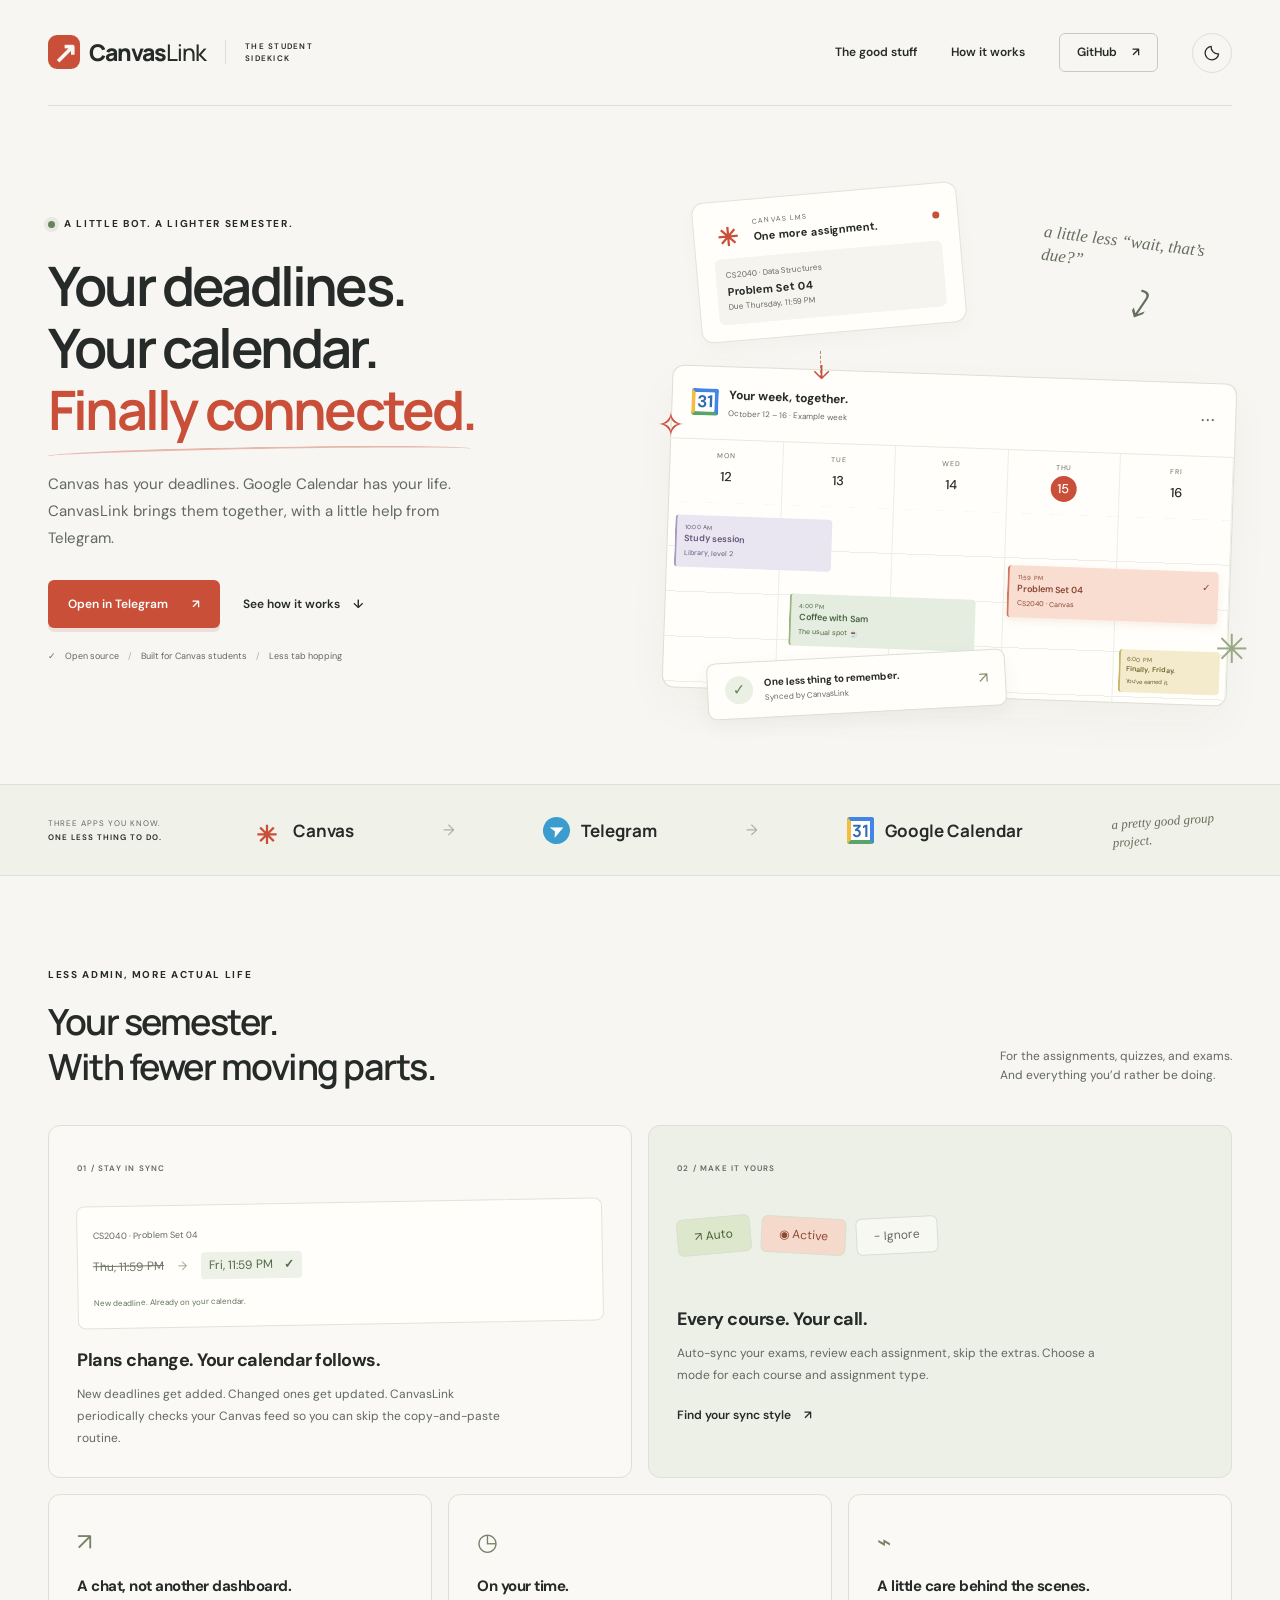
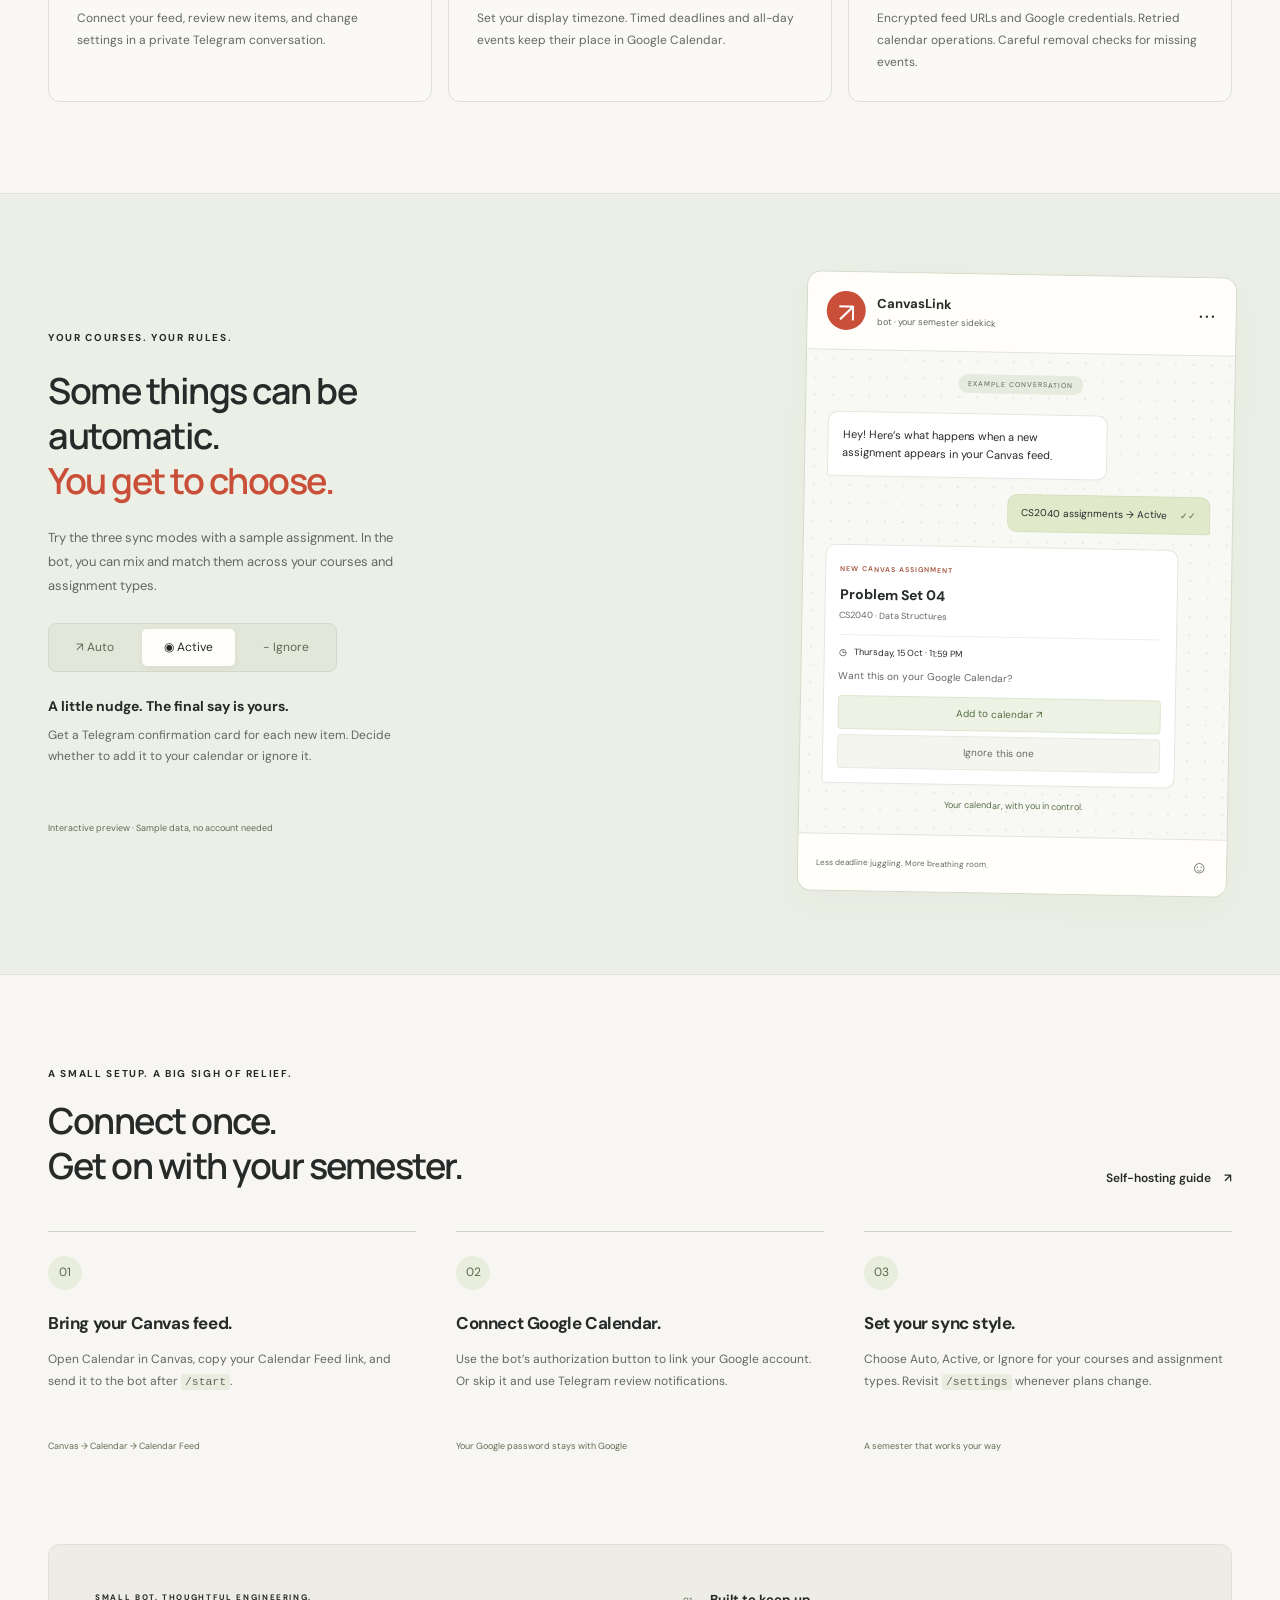
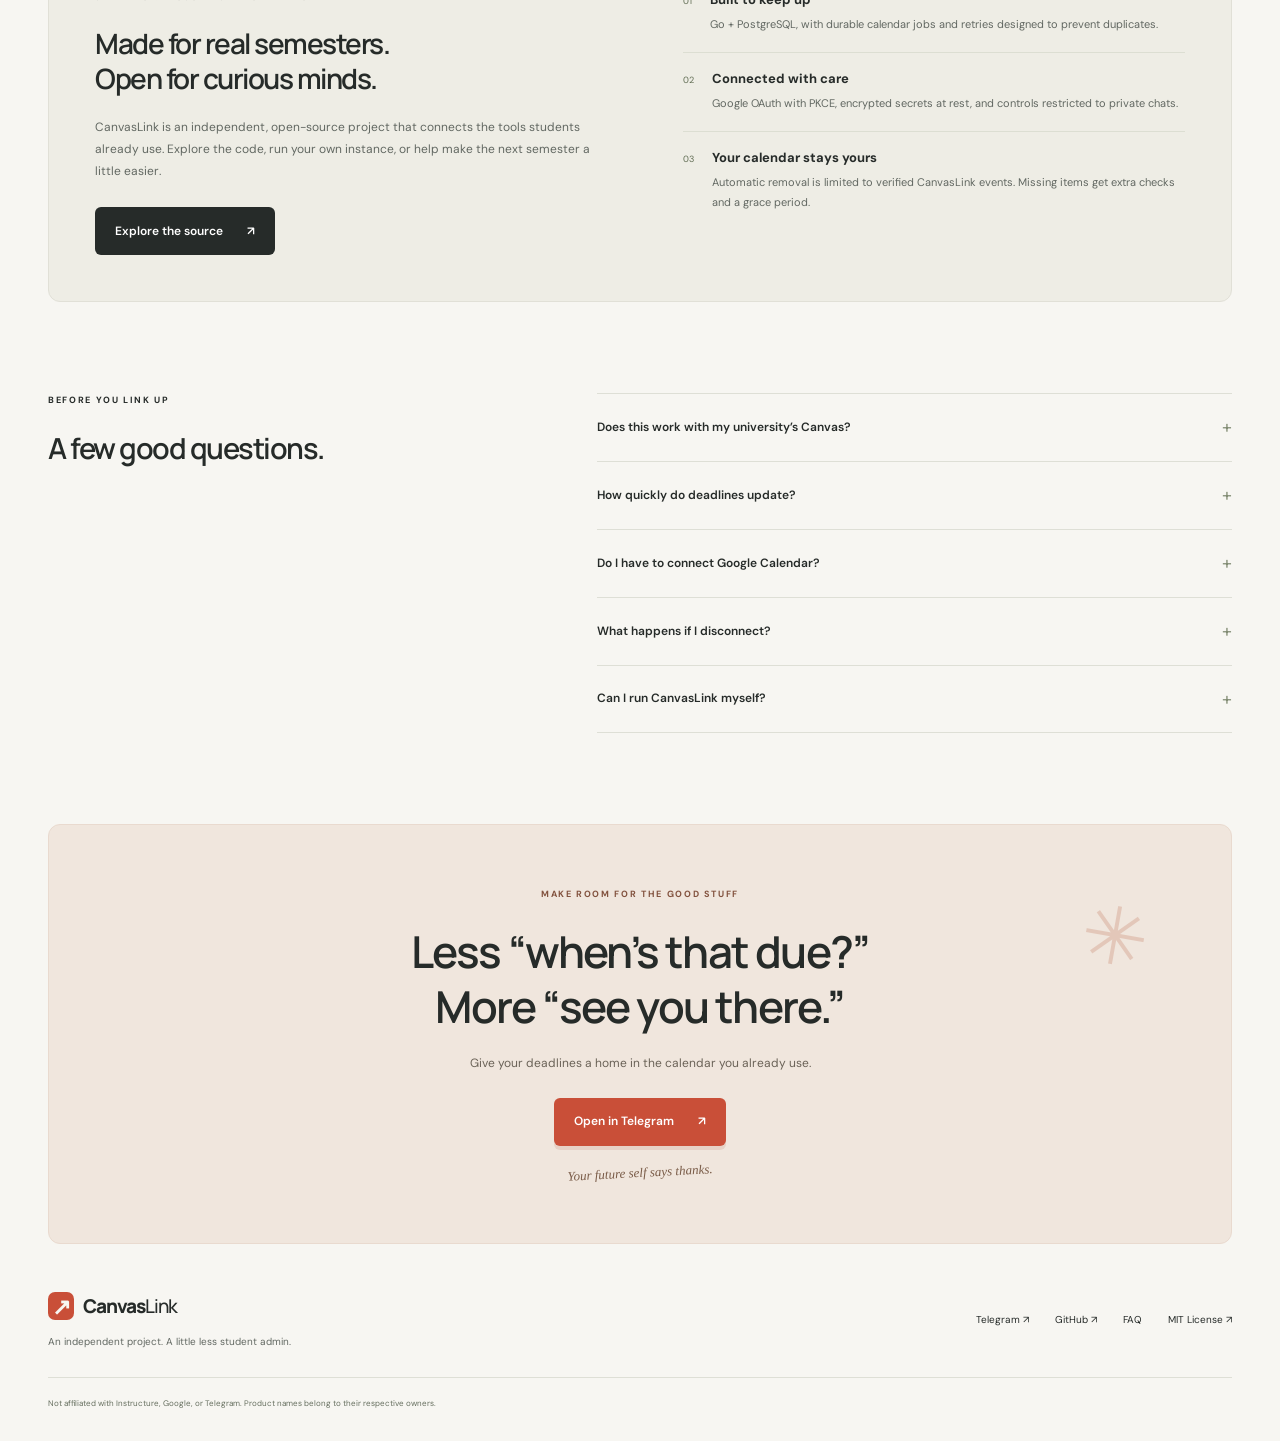
==== commit d5301372: "feat: add persistent dark mode with coordinated accessible colors" ====
--- a/docs/index.html
+++ b/docs/index.html
@@ -28,7 +28,9 @@
     <meta name="twitter:card" content="summary_large_image" />
     <title>CanvasLink — Your deadlines, connected.</title>
     <link rel="icon" href="assets/favicon.svg" type="image/svg+xml" />
+    <script src="theme.js"></script>
     <link rel="stylesheet" href="styles.css" />
+    <link rel="stylesheet" href="theme.css" />
     <script src="config.js" defer></script>
     <script src="script.js" defer></script>
   </head>
@@ -51,6 +53,46 @@
           rel="noopener noreferrer"
           >GitHub <span aria-hidden="true">↗</span></a
         >
+        <button
+          id="theme-toggle"
+          class="theme-toggle"
+          type="button"
+          aria-label="Dark mode"
+          aria-pressed="false"
+          title="Switch to dark mode"
+          hidden
+        >
+          <svg
+            class="theme-moon"
+            aria-hidden="true"
+            viewBox="0 0 24 24"
+            width="18"
+            height="18"
+            fill="none"
+            stroke="currentColor"
+            stroke-width="1.7"
+            stroke-linecap="round"
+            stroke-linejoin="round"
+          >
+            <path d="M20.8 13.1A9 9 0 0 1 10.9 3.2 9 9 0 1 0 20.8 13.1Z" />
+          </svg>
+          <svg
+            class="theme-sun"
+            aria-hidden="true"
+            viewBox="0 0 24 24"
+            width="18"
+            height="18"
+            fill="none"
+            stroke="currentColor"
+            stroke-width="1.7"
+            stroke-linecap="round"
+          >
+            <circle cx="12" cy="12" r="4" />
+            <path
+              d="M12 2v2m0 16v2M2 12h2m16 0h2M5 5l1.5 1.5m11 11L19 19M5 19l1.5-1.5m11-11L19 5"
+            />
+          </svg>
+        </button>
       </nav>
     </header>
     <main id="main">
--- a/docs/styles.css
+++ b/docs/styles.css
@@ -183,9 +183,7 @@
   font-weight: 600;
   border-radius: 6px;
   padding: 14px 20px;
-  transition:
-    transform 0.2s,
-    background 0.2s;
+  transition: transform 0.2s;
   min-height: 48px;
 }
 .button:hover {
--- a/docs/theme.css
+++ b/docs/theme.css
@@ -0,0 +1,294 @@
+/* Theme-specific surfaces preserve the original illustration's color families. */
+:root {
+  color-scheme: light;
+}
+.theme-toggle {
+  display: inline-grid;
+  place-items: center;
+  flex-shrink: 0;
+  width: 40px;
+  height: 40px;
+  padding: 0;
+  color: var(--ink);
+  background: transparent;
+  border: 1px solid var(--line);
+  border-radius: 50%;
+}
+.theme-toggle:hover {
+  background: var(--green);
+}
+.theme-toggle[hidden],
+.theme-sun {
+  display: none;
+}
+[data-theme="dark"] .theme-moon {
+  display: none;
+}
+[data-theme="dark"] .theme-sun {
+  display: block;
+}
+[data-theme="dark"] {
+  color-scheme: dark;
+  --paper: #191d1b;
+  --ink: #f0f0e8;
+  --muted: #b3bbae;
+  --coral: #f18e74;
+  --line: #424b42;
+  --green: #2c382d;
+  --surface: #242a25;
+  --surface-raised: #2b322b;
+  --surface-soft: #202720;
+  --sage-text: #b8cba5;
+  --sage-surface: #33432d;
+  --sage-border: #526546;
+  --peach-text: #ffc1a9;
+  --peach-surface: #4b3028;
+}
+[data-theme="dark"] :is(button, a, summary):focus-visible {
+  outline-color: #9bceba;
+}
+[data-theme="dark"] ::selection {
+  background: #824b3e;
+  color: #fff;
+}
+[data-theme="dark"] :is(.brand-icon, .bot-avatar, .day.today > b, .primary) {
+  background: #bc472f;
+  color: #fff;
+}
+[data-theme="dark"] .primary:hover {
+  background: #a73b26;
+}
+[data-theme="dark"] .dark {
+  background: #e4eadc;
+  color: #202720;
+}
+[data-theme="dark"] .skip-link {
+  background: #e4eadc;
+  color: #202720;
+}
+[data-theme="dark"] .nav-github {
+  border-color: var(--line);
+}
+[data-theme="dark"] .status-dot {
+  background: #a7c38f;
+  box-shadow: 0 0 0 4px #2f3a2c;
+}
+[data-theme="dark"] .handwritten-underline:after {
+  border-color: #f18e7460;
+}
+[data-theme="dark"]
+  :is(
+    .hero-note > span:first-child,
+    .floating-note,
+    .tiny-link,
+    .strip-note,
+    .feature-symbol,
+    .step-caption,
+    .engineering-list > div > span,
+    .affiliation,
+    .demo-disclaimer,
+    .day > span
+  ) {
+  color: var(--muted);
+}
+[data-theme="dark"]
+  :is(.note-divider, .integration-arrow, .update-arrow, summary > span) {
+  color: #a0ae92;
+}
+[data-theme="dark"]
+  :is(
+    .canvas-card,
+    .calendar-card,
+    .sync-toast,
+    .update-visual,
+    .chat-header,
+    .chat-footer
+  ) {
+  background: var(--surface);
+  border-color: var(--line);
+  box-shadow: 0 12px 30px #00000018;
+}
+[data-theme="dark"] .assignment-mini {
+  background: var(--surface-raised);
+}
+[data-theme="dark"] .connection-line {
+  border-color: #c9816e;
+}
+[data-theme="dark"] .calendar-top {
+  border-color: var(--line);
+}
+[data-theme="dark"] .day {
+  border-color: #353e35;
+}
+[data-theme="dark"] .grid-lines {
+  background: repeating-linear-gradient(
+    to bottom,
+    transparent 0,
+    transparent 44px,
+    #353e35 44px,
+    #353e35 45px
+  );
+}
+/* Integration marks keep their recognizable brand colors. */
+[data-theme="dark"] .google-icon {
+  background: #fff;
+  color: #326cb3;
+}
+[data-theme="dark"] .lavender {
+  background: #3c334b;
+  color: #ddcff0;
+  border-color: #aa90c7;
+}
+[data-theme="dark"] .green {
+  background: var(--sage-surface);
+  color: #d1e6bd;
+  border-color: #91b474;
+}
+[data-theme="dark"] .coral {
+  background: var(--peach-surface);
+  color: var(--peach-text);
+  border-color: #df9274;
+}
+[data-theme="dark"] .yellow {
+  background: #464025;
+  color: #ecdfa5;
+  border-color: #bfae61;
+}
+[data-theme="dark"] :is(.toast-icon, .new-date) {
+  background: var(--sage-surface);
+  color: #d1e6bd;
+}
+[data-theme="dark"] .integration-strip {
+  background: var(--surface-soft);
+}
+[data-theme="dark"] .feature-card {
+  background: var(--surface);
+}
+[data-theme="dark"] .feature-control {
+  background: #293127;
+}
+[data-theme="dark"] .old-date {
+  color: var(--muted);
+}
+[data-theme="dark"] .update-tag {
+  color: var(--sage-text);
+}
+[data-theme="dark"] .pill {
+  background: var(--surface-raised);
+  border-color: var(--line);
+}
+[data-theme="dark"] .pill.auto {
+  background: var(--sage-surface);
+  color: #d1e6bd;
+}
+[data-theme="dark"] .pill.active {
+  background: var(--peach-surface);
+  color: var(--peach-text);
+}
+[data-theme="dark"] .pill.ignore {
+  color: var(--muted);
+}
+[data-theme="dark"] .demo-section {
+  background: var(--surface-soft);
+  border-color: var(--line);
+}
+[data-theme="dark"] .mode-selector {
+  background: #191f19;
+  border-color: var(--line);
+}
+[data-theme="dark"] .mode-selector button {
+  color: var(--muted);
+}
+[data-theme="dark"] .mode-selector button[aria-pressed="true"] {
+  background: #3a4734;
+  color: #edf2e5;
+}
+[data-theme="dark"] .chat-window {
+  background: #1c241e;
+  border-color: var(--line);
+  box-shadow: 0 12px 34px #00000020;
+}
+[data-theme="dark"] .chat-body {
+  background-image: radial-gradient(#879f6530 1px, transparent 1px);
+}
+[data-theme="dark"] .chat-date {
+  background: #303b2b;
+  color: #c2ceb8;
+}
+[data-theme="dark"] .chat-bubble {
+  background: var(--surface-raised);
+  border-color: var(--line);
+}
+[data-theme="dark"] .chat-user {
+  background: var(--sage-surface);
+  border-color: var(--sage-border);
+}
+[data-theme="dark"] .chat-user span {
+  color: #bdd3a9;
+}
+[data-theme="dark"] .message-kicker {
+  color: var(--peach-text);
+}
+[data-theme="dark"] .message-deadline {
+  border-color: var(--line);
+}
+[data-theme="dark"] .chat-buttons button {
+  background: var(--sage-surface);
+  border-color: var(--sage-border);
+  color: #d1e6bd;
+}
+[data-theme="dark"] .chat-buttons button + button {
+  background: #30372c;
+  border-color: var(--line);
+  color: #c4ccba;
+}
+[data-theme="dark"] .chat-buttons button:hover {
+  filter: brightness(1.15);
+}
+[data-theme="dark"] .demo-result {
+  color: var(--sage-text);
+}
+[data-theme="dark"] .steps article {
+  border-color: var(--line);
+}
+[data-theme="dark"] :is(.step-number, code) {
+  background: #303b2b;
+  color: #c9d7bb;
+}
+[data-theme="dark"] .project-section {
+  background: #282d26;
+  border-color: var(--line);
+}
+[data-theme="dark"] .engineering-list > div {
+  border-color: var(--line);
+}
+[data-theme="dark"] .closing {
+  background: #332a24;
+  border-color: #504035;
+}
+[data-theme="dark"] .closing .eyebrow {
+  color: #e2b6a0;
+}
+[data-theme="dark"] .closing > p:not(.eyebrow) {
+  color: #c8b9aa;
+}
+[data-theme="dark"] .closing-note {
+  color: #d6b59e;
+}
+[data-theme="dark"] .closing-spark {
+  color: #c98b7155;
+}
+@media (max-width: 760px) {
+  .site-header nav {
+    gap: 12px;
+  }
+  .site-header nav > a:nth-child(2) {
+    display: none;
+  }
+}
+
+/* Keep small link text readable in its hover state as well. */
+:root:not([data-theme="dark"])
+  :is(.site-header nav a:hover, .text-link:hover, .footer-links a:hover) {
+  color: #ad412e;
+}
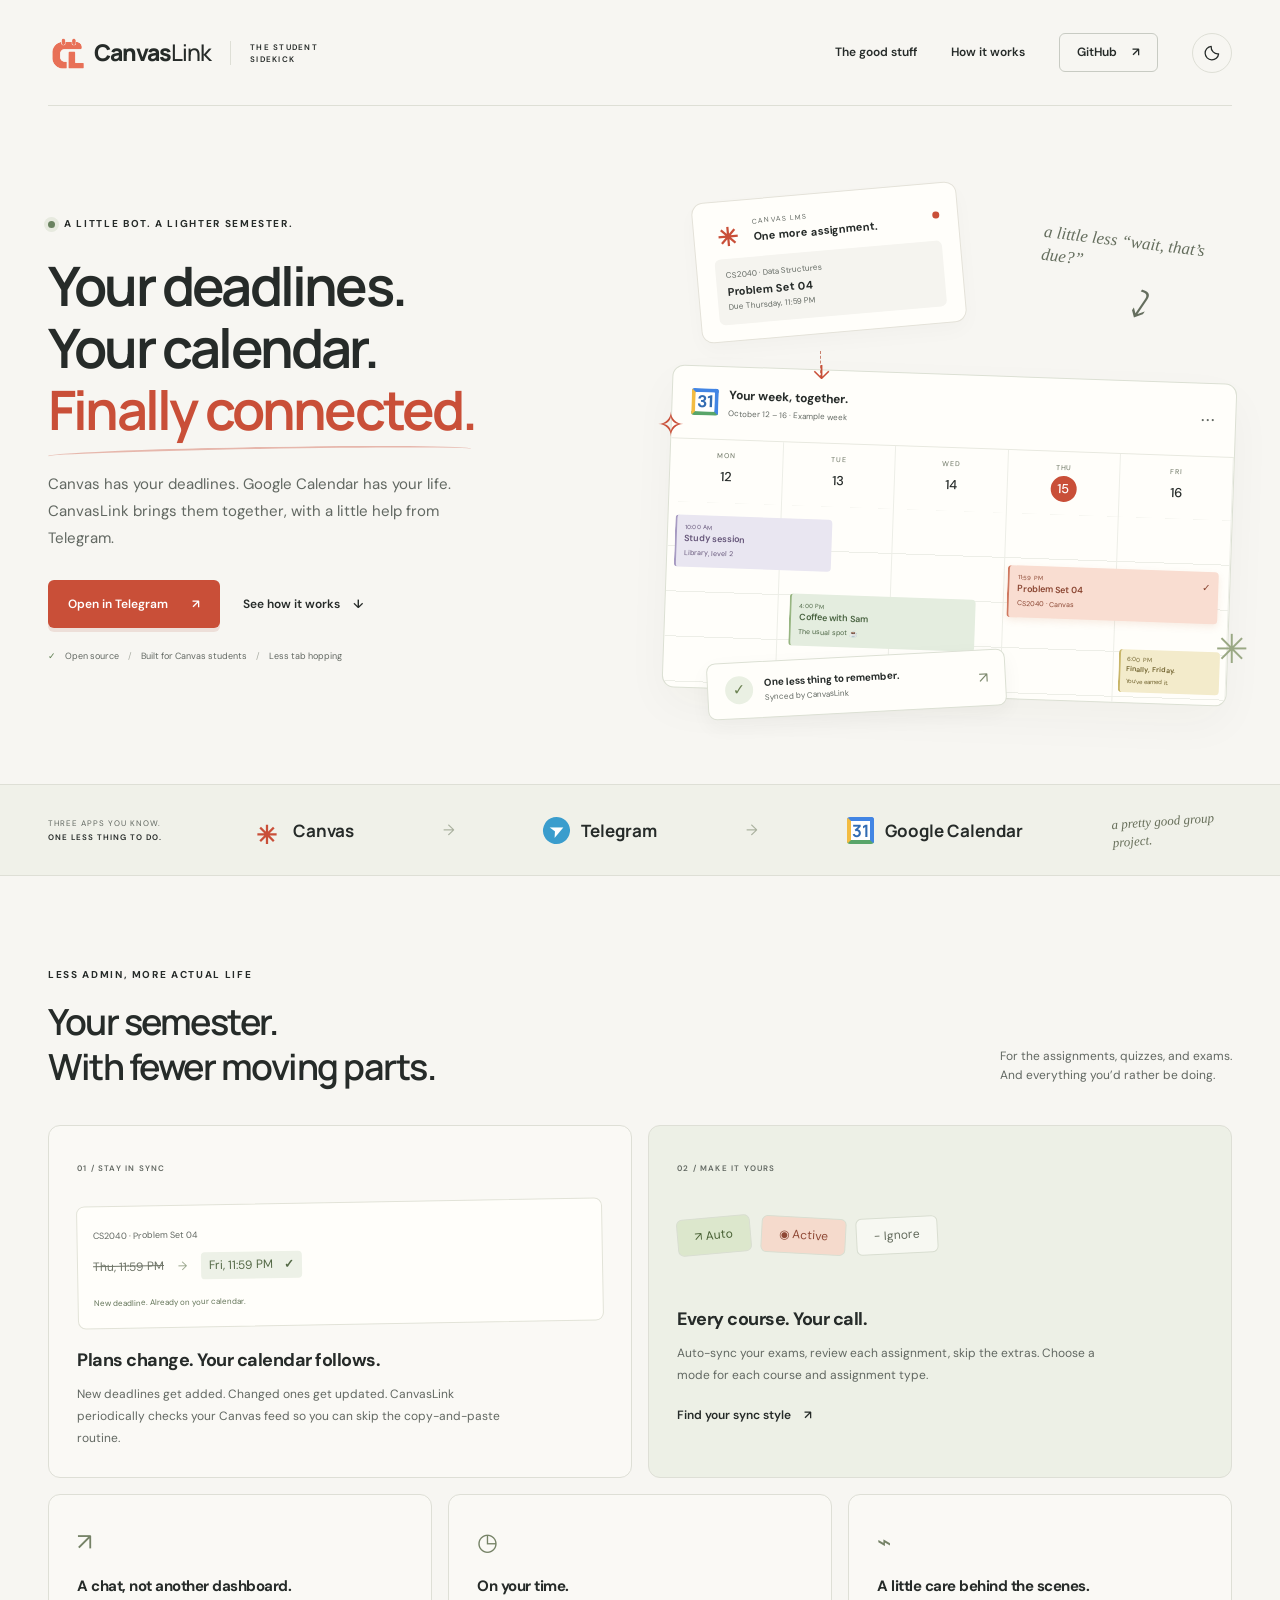
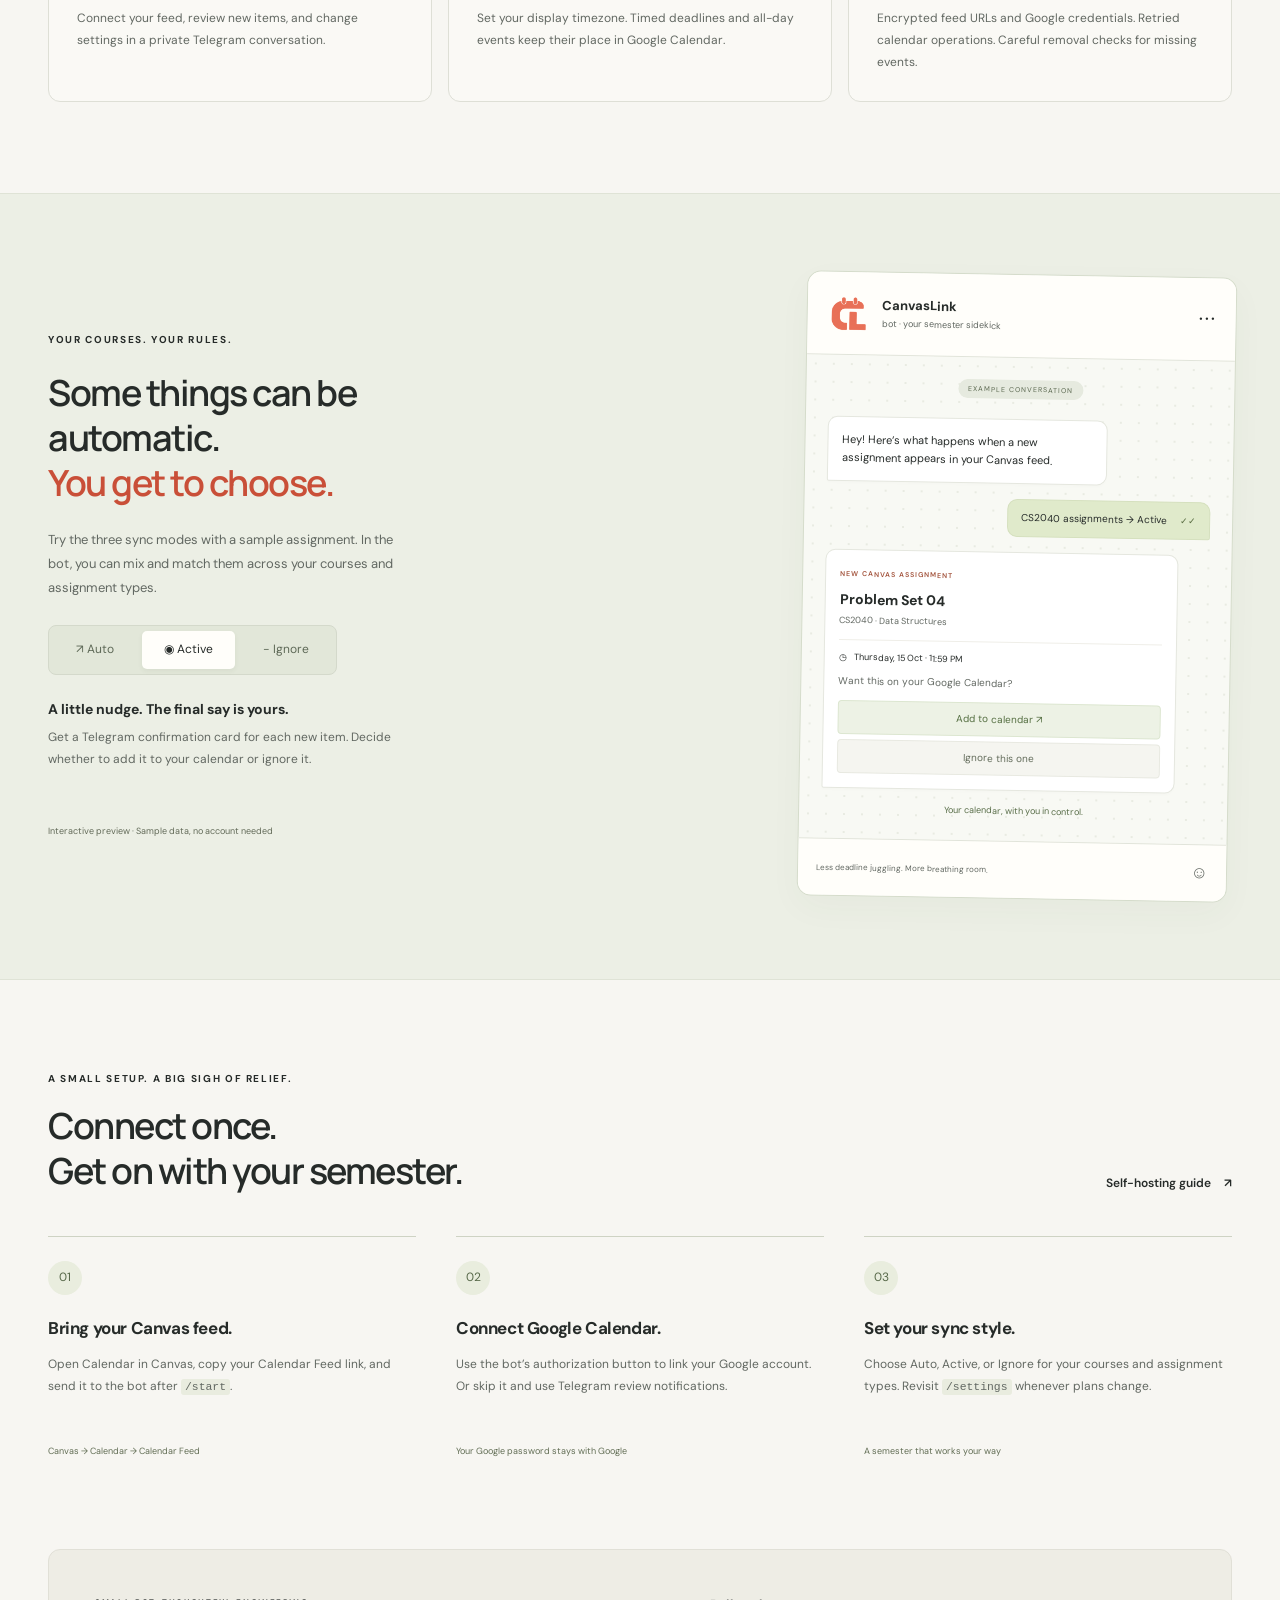
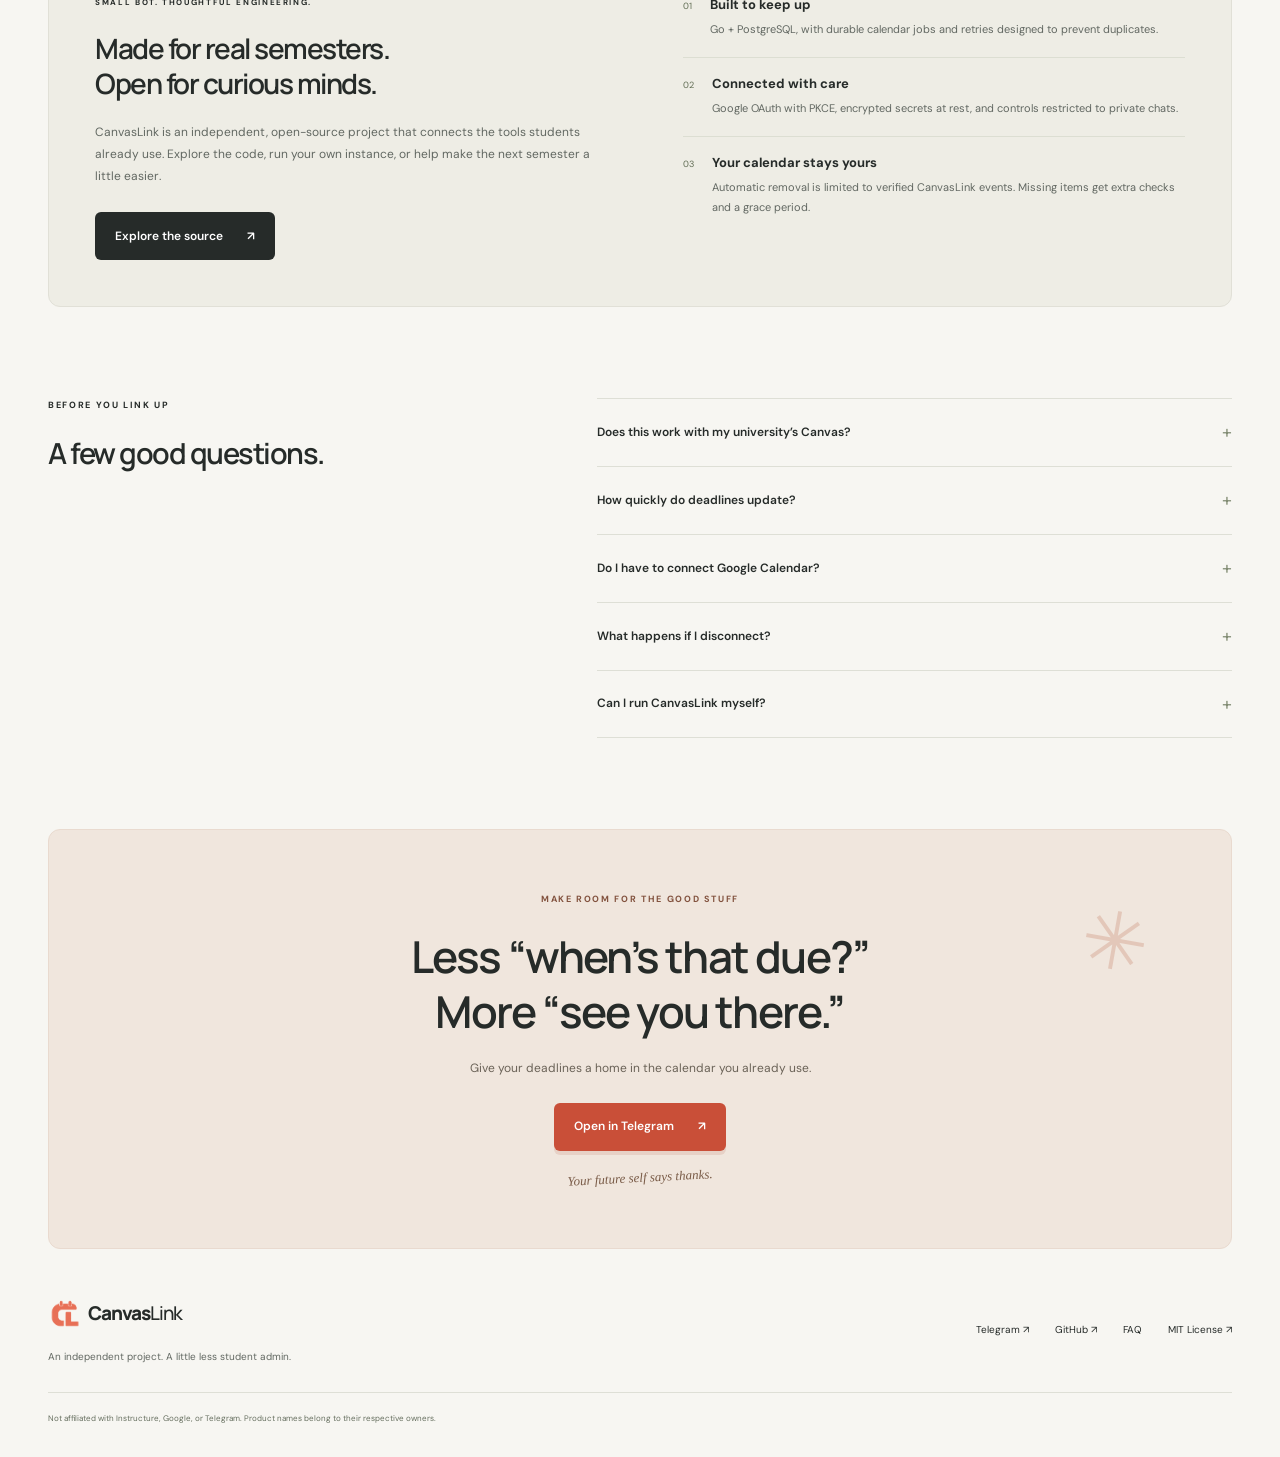
==== commit 3f15e314: "feat: use supplied CanvasLink logo across landing page and sharing assets" ====
--- a/docs/index.html
+++ b/docs/index.html
@@ -23,11 +23,11 @@
     />
     <meta
       property="og:image"
-      content="https://yukemii.github.io/CanvasLink-Bot/assets/social.png"
+      content="https://yukemii.github.io/CanvasLink-Bot/assets/social-logo.png"
     />
     <meta name="twitter:card" content="summary_large_image" />
     <title>CanvasLink — Your deadlines, connected.</title>
-    <link rel="icon" href="assets/favicon.svg" type="image/svg+xml" />
+    <link rel="icon" href="assets/logo.png" type="image/png" />
     <script src="theme.js"></script>
     <link rel="stylesheet" href="styles.css" />
     <link rel="stylesheet" href="theme.css" />
@@ -38,9 +38,13 @@
     <a class="skip-link" href="#main">Skip to content</a>
     <header class="site-header wrap">
       <a class="brand" href="#" aria-label="CanvasLink home"
-        ><span class="brand-icon" aria-hidden="true">↗</span>Canvas<span
-          class="brand-light"
-          >Link</span
+        ><img
+          class="brand-icon"
+          src="assets/logo.png"
+          alt=""
+          width="40"
+          height="40"
+        />Canvas<span class="brand-light">Link</span
         ><span class="beta">THE STUDENT SIDEKICK</span></a
       >
       <nav aria-label="Main navigation">
@@ -326,7 +330,13 @@
           </div>
           <div class="chat-window">
             <div class="chat-header">
-              <span class="bot-avatar" aria-hidden="true">↗</span>
+              <img
+                class="bot-avatar"
+                src="assets/logo.png"
+                alt=""
+                width="44"
+                height="44"
+              />
               <div>
                 <strong>CanvasLink</strong
                 ><span>bot · your semester sidekick</span>
@@ -561,10 +571,13 @@
     <footer class="wrap">
       <div>
         <a class="brand" href="#"
-          ><span class="brand-icon" aria-hidden="true">↗</span>Canvas<span
-            class="brand-light"
-            >Link</span
-          ></a
+          ><img
+            class="brand-icon"
+            src="assets/logo.png"
+            alt=""
+            width="40"
+            height="40"
+          />Canvas<span class="brand-light">Link</span></a
         >
         <p>An independent project. A little less student admin.</p>
       </div>
--- a/docs/styles.css
+++ b/docs/styles.css
@@ -69,17 +69,14 @@
   font-weight: 500;
 }
 .brand-icon {
-  display: grid;
-  place-items: center;
-  width: 32px;
-  height: 34px;
-  color: var(--paper);
-  background: var(--coral);
-  border-radius: 9px;
-  margin-right: 9px;
-  font-size: 29px;
-  line-height: 1;
-}
+  display: block;
+  flex-shrink: 0;
+  width: 40px;
+  height: 40px;
+  object-fit: contain;
+  margin-right: 6px;
+}
+
 .beta {
   font-family: var(--font);
   font-size: 8px;
@@ -821,15 +818,13 @@
   background: #fffefa;
 }
 .bot-avatar {
-  display: grid;
-  place-items: center;
-  border-radius: 50%;
-  background: var(--coral);
-  color: white;
-  font-size: 27px;
-  width: 39px;
-  height: 39px;
-}
+  display: block;
+  flex-shrink: 0;
+  object-fit: contain;
+  width: 44px;
+  height: 44px;
+}
+
 .chat-header strong {
   display: block;
   font-size: 13px;
@@ -1155,10 +1150,8 @@
   font-size: 19px;
 }
 footer .brand-icon {
-  width: 26px;
-  height: 28px;
-  font-size: 23px;
-  border-radius: 7px;
+  width: 34px;
+  height: 34px;
 }
 footer > div > p {
   font-size: 10px;
--- a/docs/theme.css
+++ b/docs/theme.css
@@ -51,7 +51,7 @@
   background: #824b3e;
   color: #fff;
 }
-[data-theme="dark"] :is(.brand-icon, .bot-avatar, .day.today > b, .primary) {
+[data-theme="dark"] :is(.day.today > b, .primary) {
   background: #bc472f;
   color: #fff;
 }
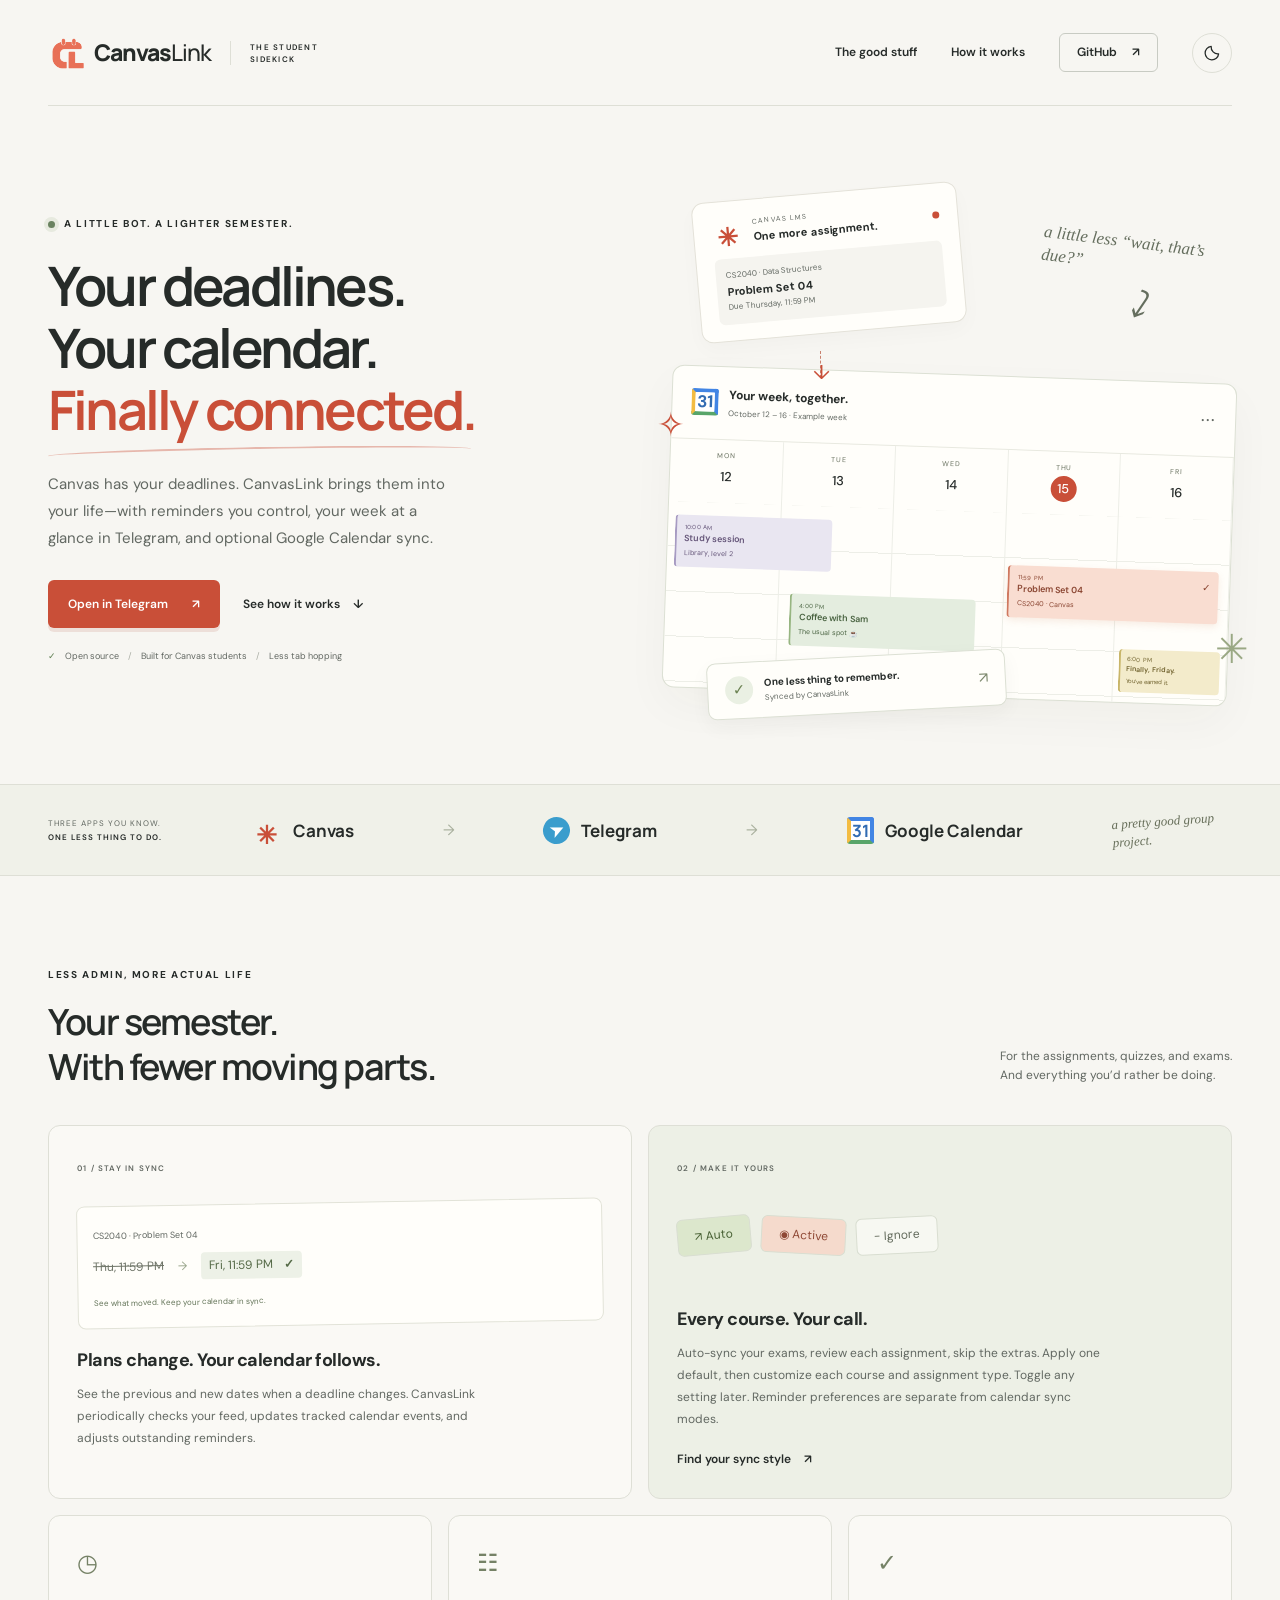
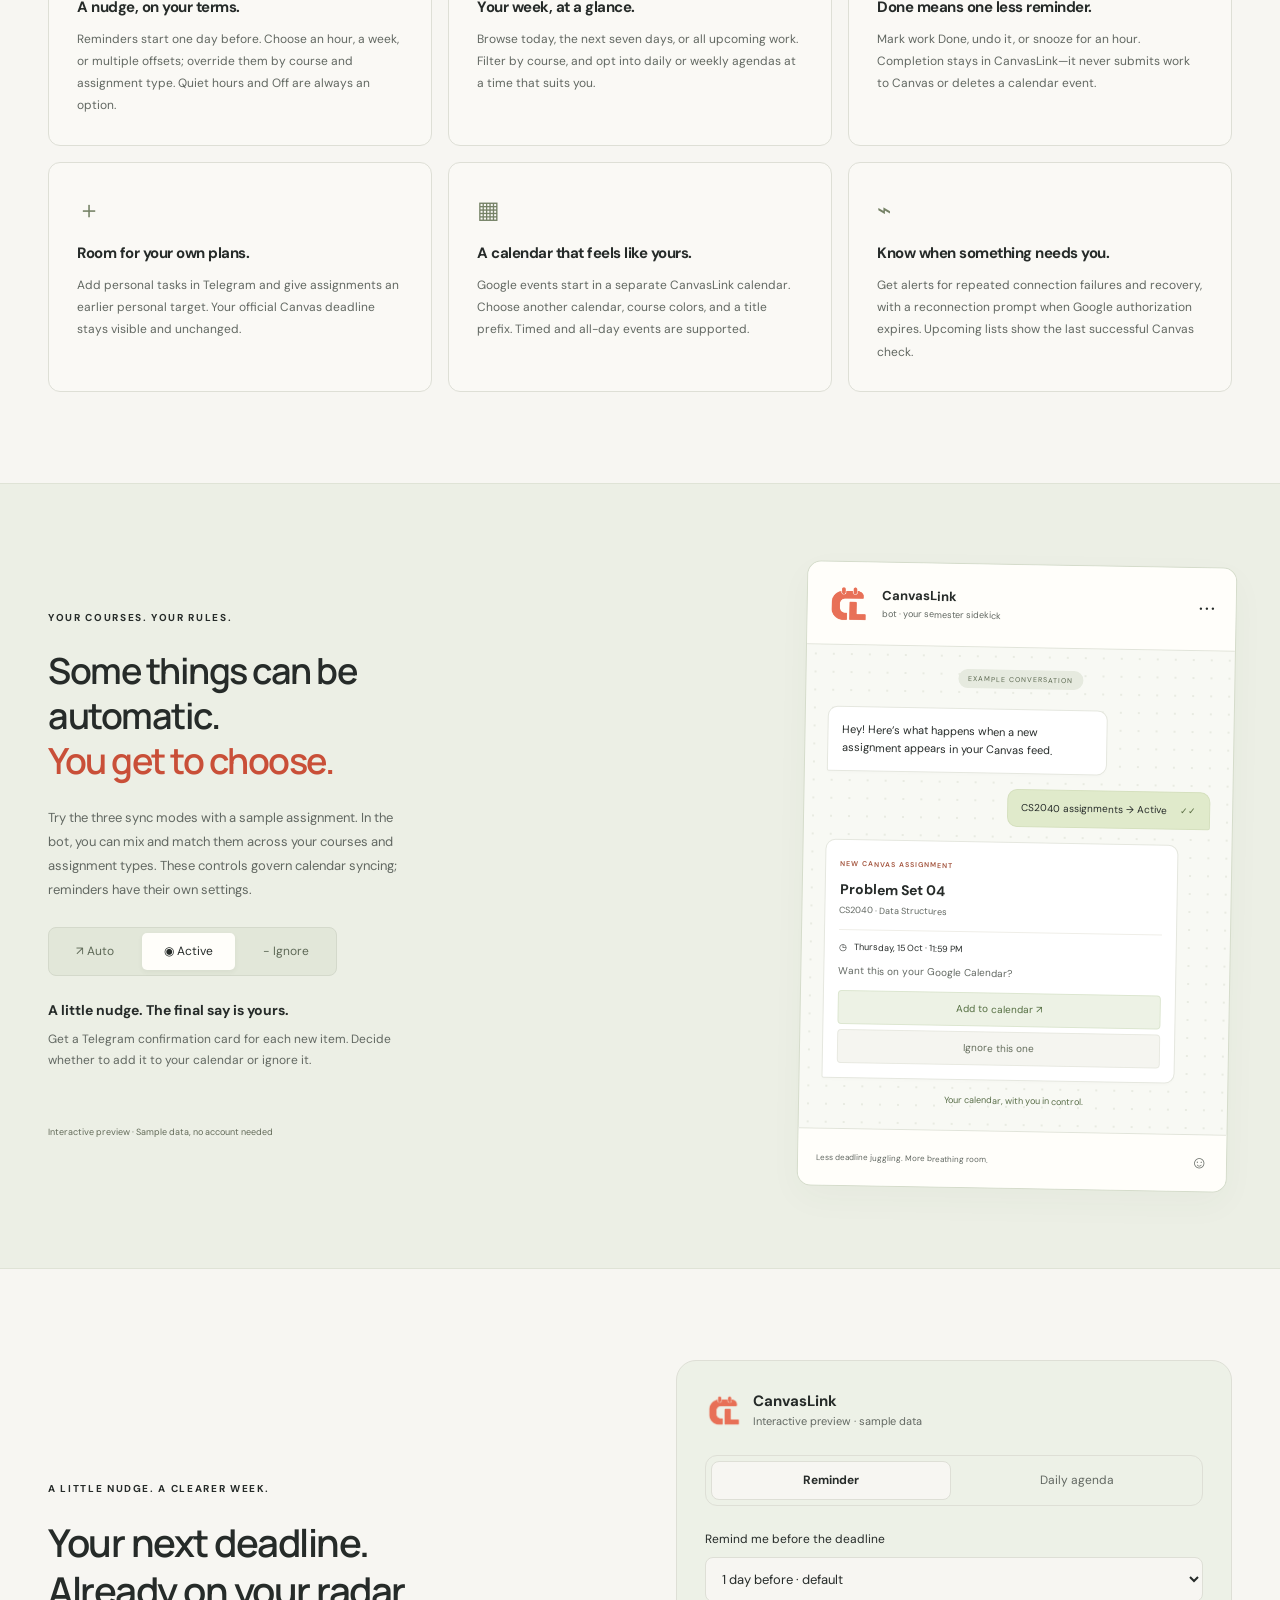
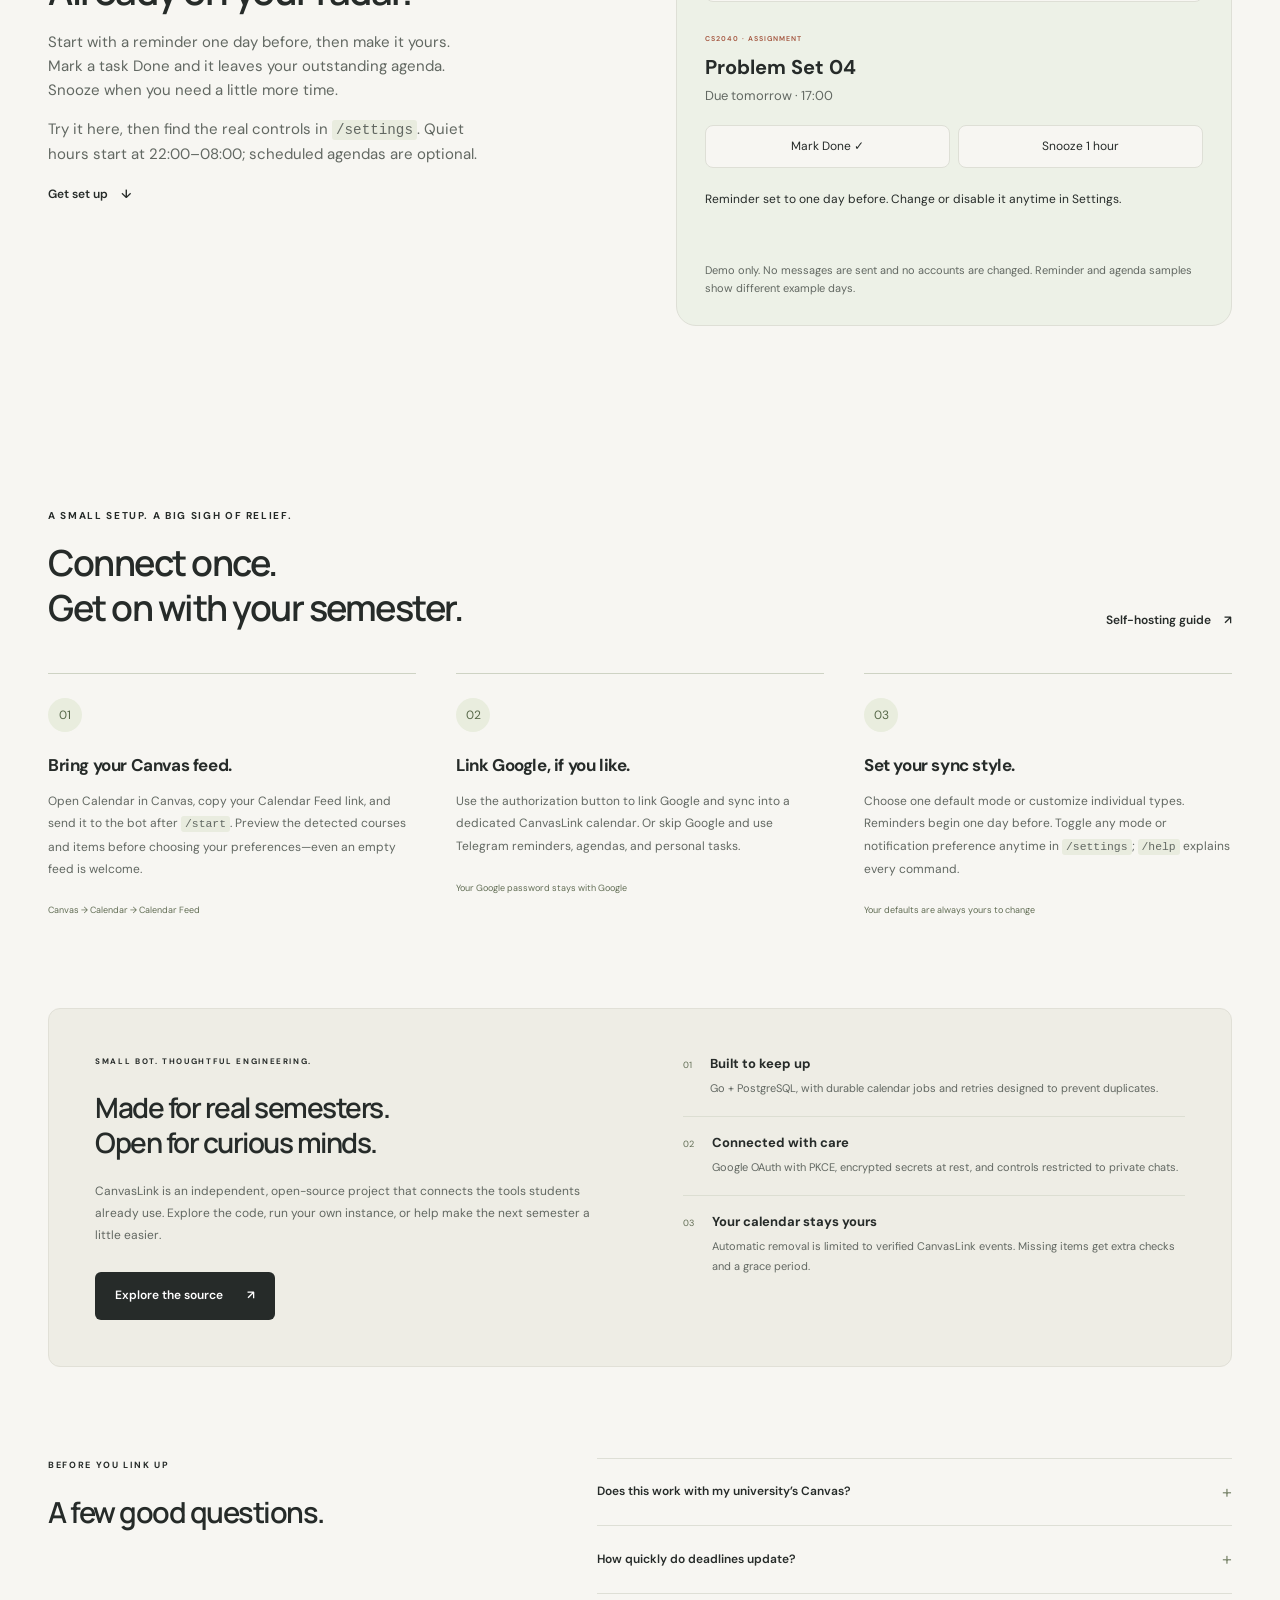
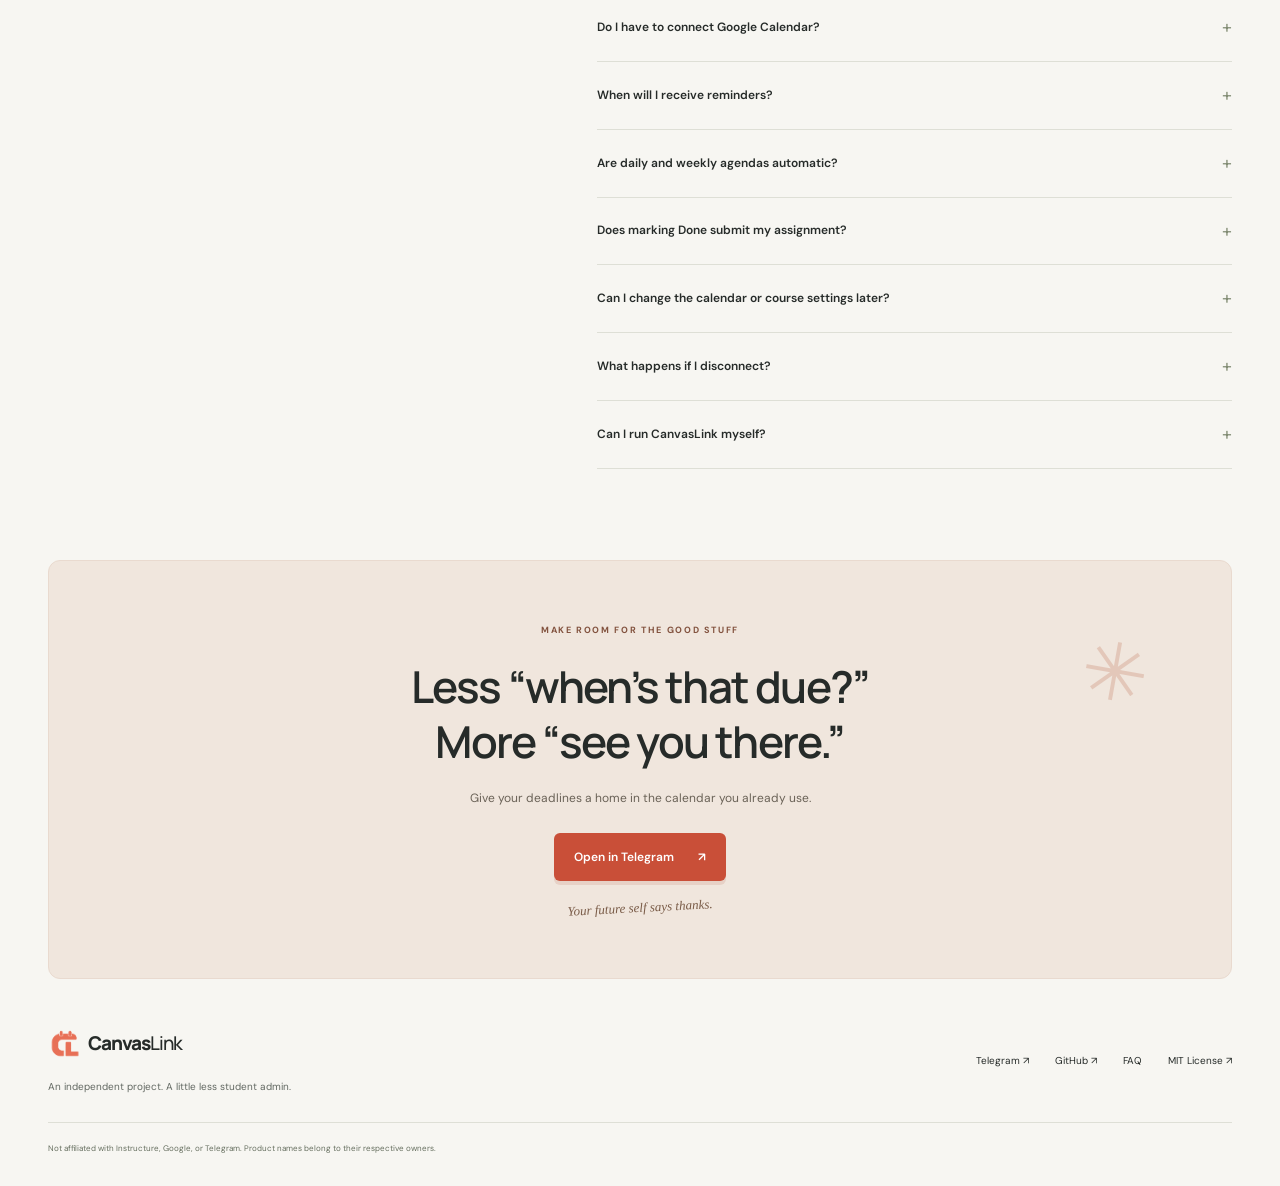
==== commit 6aa92776: "feat: add customizable reminders, agendas, and student planner" ====
--- a/docs/index.html
+++ b/docs/index.html
@@ -6,7 +6,7 @@
     <meta name="theme-color" content="#f7f6f2" />
     <meta
       name="description"
-      content="Less deadline admin. More student life. CanvasLink connects Canvas LMS to Google Calendar, with simple controls in Telegram."
+      content="Canvas deadlines, personalized reminders, and your week at a glance in Telegram. Connect Google Calendar, mark work done, and plan around your life."
     />
     <meta property="og:type" content="website" />
     <meta
@@ -15,7 +15,7 @@
     />
     <meta
       property="og:description"
-      content="Canvas → Telegram → Google Calendar. A little bot for a less chaotic semester."
+      content="Deadline reminders, a Telegram planner, and optional Google Calendar sync. A little bot for a lighter semester."
     />
     <meta
       property="og:url"
@@ -112,8 +112,9 @@
             >
           </h1>
           <p class="hero-description">
-            Canvas has your deadlines. Google Calendar has your life. CanvasLink
-            brings them together, with a little help from Telegram.
+            Canvas has your deadlines. CanvasLink brings them into your
+            life—with reminders you control, your week at a glance in Telegram,
+            and optional Google Calendar sync.
           </p>
           <div class="hero-actions">
             <a class="button primary" href="#demo" data-bot-link
@@ -239,14 +240,14 @@
                 ><span class="new-date">Fri, 11:59 PM <b>✓</b></span>
               </div>
               <span class="update-tag"
-                >New deadline. Already on your calendar.</span
+                >See what moved. Keep your calendar in sync.</span
               >
             </div>
             <h3>Plans change. Your calendar follows.</h3>
             <p>
-              New deadlines get added. Changed ones get updated. CanvasLink
-              periodically checks your Canvas feed so you can skip the
-              copy-and-paste routine.
+              See the previous and new dates when a deadline changes. CanvasLink
+              periodically checks your feed, updates tracked calendar events,
+              and adjusts outstanding reminders.
             </p>
           </article>
           <article class="feature-card feature-control">
@@ -259,34 +260,66 @@
             <h3>Every course. Your call.</h3>
             <p>
               Auto-sync your exams, review each assignment, skip the extras.
-              Choose a mode for each course and assignment type.
+              Apply one default, then customize each course and assignment type.
+              Toggle any setting later. Reminder preferences are separate from
+              calendar sync modes.
             </p>
             <a class="text-link" href="#demo"
               >Find your sync style <span aria-hidden="true">↗</span></a
             >
           </article>
           <article class="feature-card compact">
-            <span class="feature-symbol" aria-hidden="true">↗</span>
-            <h3>A chat, not another dashboard.</h3>
-            <p>
-              Connect your feed, review new items, and change settings in a
-              private Telegram conversation.
+            <span class="feature-symbol" aria-hidden="true">◷</span>
+            <h3>A nudge, on your terms.</h3>
+            <p>
+              Reminders start one day before. Choose an hour, a week, or
+              multiple offsets; override them by course and assignment type.
+              Quiet hours and Off are always an option.
             </p>
           </article>
           <article class="feature-card compact">
-            <span class="feature-symbol" aria-hidden="true">◷</span>
-            <h3>On your time.</h3>
-            <p>
-              Set your display timezone. Timed deadlines and all-day events keep
-              their place in Google Calendar.
+            <span class="feature-symbol" aria-hidden="true">☷</span>
+            <h3>Your week, at a glance.</h3>
+            <p>
+              Browse today, the next seven days, or all upcoming work. Filter by
+              course, and opt into daily or weekly agendas at a time that suits
+              you.
+            </p>
+          </article>
+          <article class="feature-card compact">
+            <span class="feature-symbol" aria-hidden="true">✓</span>
+            <h3>Done means one less reminder.</h3>
+            <p>
+              Mark work Done, undo it, or snooze for an hour. Completion stays
+              in CanvasLink—it never submits work to Canvas or deletes a
+              calendar event.
+            </p>
+          </article>
+          <article class="feature-card compact">
+            <span class="feature-symbol" aria-hidden="true">＋</span>
+            <h3>Room for your own plans.</h3>
+            <p>
+              Add personal tasks in Telegram and give assignments an earlier
+              personal target. Your official Canvas deadline stays visible and
+              unchanged.
+            </p>
+          </article>
+          <article class="feature-card compact">
+            <span class="feature-symbol" aria-hidden="true">▦</span>
+            <h3>A calendar that feels like yours.</h3>
+            <p>
+              Google events start in a separate CanvasLink calendar. Choose
+              another calendar, course colors, and a title prefix. Timed and
+              all-day events are supported.
             </p>
           </article>
           <article class="feature-card compact">
             <span class="feature-symbol" aria-hidden="true">⌁</span>
-            <h3>A little care behind the scenes.</h3>
-            <p>
-              Encrypted feed URLs and Google credentials. Retried calendar
-              operations. Careful removal checks for missing events.
+            <h3>Know when something needs you.</h3>
+            <p>
+              Get alerts for repeated connection failures and recovery, with a
+              reconnection prompt when Google authorization expires. Upcoming
+              lists show the last successful Canvas check.
             </p>
           </article>
         </div>
@@ -303,6 +336,8 @@
             <p>
               Try the three sync modes with a sample assignment. In the bot, you
               can mix and match them across your courses and assignment types.
+              These controls govern calendar syncing; reminders have their own
+              settings.
             </p>
             <div
               class="mode-selector"
@@ -388,6 +423,94 @@
           </div>
         </div>
       </section>
+      <section class="section wrap planner-preview" id="planner-preview">
+        <div class="planner-preview-copy">
+          <p class="eyebrow">A LITTLE NUDGE. A CLEARER WEEK.</p>
+          <h2>Your next deadline.<br />Already on your radar.</h2>
+          <p>
+            Start with a reminder one day before, then make it yours. Mark a
+            task Done and it leaves your outstanding agenda. Snooze when you
+            need a little more time.
+          </p>
+          <p>
+            Try it here, then find the real controls in <code>/settings</code>.
+            Quiet hours start at 22:00–08:00; scheduled agendas are optional.
+          </p>
+          <a class="text-link" href="#how-it-works"
+            >Get set up <span aria-hidden="true">↓</span></a
+          >
+        </div>
+        <div class="planner-sample">
+          <div class="planner-sample-header">
+            <img src="assets/logo.png" alt="" width="38" height="38" />
+            <div>
+              <strong>CanvasLink</strong
+              ><span>Interactive preview · sample data</span>
+            </div>
+          </div>
+          <div
+            class="planner-preview-switch"
+            role="group"
+            aria-label="Choose a planner preview"
+          >
+            <button
+              type="button"
+              data-planner-view="reminder"
+              aria-pressed="true"
+            >
+              Reminder</button
+            ><button
+              type="button"
+              data-planner-view="agenda"
+              aria-pressed="false"
+            >
+              Daily agenda
+            </button>
+          </div>
+          <div id="reminder-preview">
+            <label class="preview-offset-label" for="preview-offset"
+              >Remind me before the deadline</label
+            ><select id="preview-offset">
+              <option value="hour">1 hour before</option>
+              <option value="day" selected>1 day before · default</option>
+              <option value="week">1 week before</option>
+            </select>
+            <div class="planner-task-preview">
+              <span class="message-kicker">CS2040 · ASSIGNMENT</span>
+              <h3>Problem Set 04</h3>
+              <p id="preview-due">Due tomorrow · 17:00</p>
+            </div>
+            <div class="planner-task-actions">
+              <button type="button" id="preview-done">Mark Done ✓</button
+              ><button type="button" id="preview-snooze">Snooze 1 hour</button>
+            </div>
+          </div>
+          <div id="agenda-preview" hidden>
+            <p class="message-kicker">A SAMPLE DAY · YOUR LOCAL TIME</p>
+            <h3>Your daily agenda</h3>
+            <p class="preview-agenda-note">
+              Scheduled agendas are off until you enable them.
+            </p>
+            <ul class="preview-agenda-list">
+              <li>
+                <span>Economics quiz <small>EC1101E</small></span
+                ><strong>15:00</strong>
+              </li>
+              <li id="preview-agenda-assignment">
+                <span>Problem Set 04 <small>CS2040</small></span
+                ><strong>17:00</strong>
+              </li>
+            </ul>
+          </div>
+          <p id="planner-preview-status" role="status" aria-live="polite">
+            One day before by default. You’re in control.
+          </p>
+          <p class="preview-sample-note">
+            Demo only. No messages are sent and no accounts are changed.
+            Reminder and agenda samples show different example days.
+          </p>
+        </div>
+      </section>
       <section class="section wrap" id="how-it-works">
         <div class="section-heading">
           <div>
@@ -408,16 +531,19 @@
             <h3>Bring your Canvas feed.</h3>
             <p>
               Open Calendar in Canvas, copy your Calendar Feed link, and send it
-              to the bot after <code>/start</code>.
+              to the bot after <code>/start</code>. Preview the detected courses
+              and items before choosing your preferences—even an empty feed is
+              welcome.
             </p>
             <span class="step-caption">Canvas → Calendar → Calendar Feed</span>
           </article>
           <article>
             <span class="step-number">02</span>
-            <h3>Connect Google Calendar.</h3>
-            <p>
-              Use the bot’s authorization button to link your Google account. Or
-              skip it and use Telegram review notifications.
+            <h3>Link Google, if you like.</h3>
+            <p>
+              Use the authorization button to link Google and sync into a
+              dedicated CanvasLink calendar. Or skip Google and use Telegram
+              reminders, agendas, and personal tasks.
             </p>
             <span class="step-caption"
               >Your Google password stays with Google</span
@@ -427,10 +553,14 @@
             <span class="step-number">03</span>
             <h3>Set your sync style.</h3>
             <p>
-              Choose Auto, Active, or Ignore for your courses and assignment
-              types. Revisit <code>/settings</code> whenever plans change.
-            </p>
-            <span class="step-caption">A semester that works your way</span>
+              Choose one default mode or customize individual types. Reminders
+              begin one day before. Toggle any mode or notification preference
+              anytime in <code>/settings</code>; <code>/help</code> explains
+              every command.
+            </p>
+            <span class="step-caption"
+              >Your defaults are always yours to change</span
+            >
           </article>
         </div>
       </section>
@@ -522,9 +652,70 @@
               >
             </summary>
             <p>
-              No. Google Calendar is optional. You can still use Telegram review
-              notifications without linking Google. To add events to Google
-              Calendar, connect your account using <code>/connect_google</code>.
+              No. Reminders, agendas, upcoming lists, and personal tasks work in
+              Telegram without Google. Connect using
+              <code>/connect_google</code> to sync Canvas events into a separate
+              CanvasLink calendar. Personal tasks stay in Telegram.
+            </p>
+          </details>
+          <details>
+            <summary>
+              When will I receive reminders?<span aria-hidden="true">+</span>
+            </summary>
+            <p>
+              Reminders are enabled one day before by default. Choose up to five
+              offsets (from one minute to 30 days), turn them off, or override
+              them per course and assignment type in <code>/reminders</code>.
+              They also cover non-ignored items awaiting calendar approval.
+              Quiet hours default to 22:00–08:00 in your timezone. Whole-day
+              offsets for all-day events arrive at 09:00 on the reminder day.
+              Delivery is checked every minute while the bot is running.
+            </p>
+          </details>
+          <details>
+            <summary>
+              Are daily and weekly agendas automatic?<span aria-hidden="true"
+                >+</span
+              >
+            </summary>
+            <p>
+              Scheduled agendas start off. Enable them in
+              <code>/agenda</code> and choose a local delivery time; the initial
+              choices are daily at 08:00 and weekly on Sunday at 18:00. Quiet
+              hours apply. You can always use <code>/today</code>,
+              <code>/week</code>, or <code>/upcoming</code> after setup without
+              enabling scheduled messages.
+            </p>
+          </details>
+          <details>
+            <summary>
+              Does marking Done submit my assignment?<span aria-hidden="true"
+                >+</span
+              >
+            </summary>
+            <p>
+              No. Done only tracks completion inside CanvasLink and stops its
+              reminders. Undo restores future reminders. It does not submit
+              anything to Canvas or remove a Google event. A personal target
+              changes reminder timing while preserving the official deadline; if
+              Canvas moves the deadline before your target, reminders fall back
+              to the official deadline.
+            </p>
+          </details>
+          <details>
+            <summary>
+              Can I change the calendar or course settings later?<span
+                aria-hidden="true"
+                >+</span
+              >
+            </summary>
+            <p>
+              Yes—open <code>/settings</code> anytime. Choose sync modes,
+              reminder offsets, agenda times, timezone, calendar destination,
+              colors, and course title prefixes. A destination change affects
+              newly tracked events; existing events stay in their recorded
+              calendar. Colors and title preferences apply on the next create or
+              update.
             </p>
           </details>
           <details>
@@ -532,11 +723,12 @@
               What happens if I disconnect?<span aria-hidden="true">+</span>
             </summary>
             <p>
-              Disconnecting Canvas removes your feed and course settings but
-              keeps existing calendar events. Disconnecting Google removes the
-              saved authorization and also keeps your events. A separate,
-              confirmed <code>/reset</code> can remove verified CanvasLink-owned
-              events before deleting local data.
+              Disconnecting Canvas removes feed-backed planner items and course
+              settings while retaining Google events, personal tasks, and
+              notification preferences. Disconnecting Google removes its
+              authorization but keeps events and the Telegram planner. A
+              separate, confirmed <code>/reset</code> removes verified
+              CanvasLink-owned events before deleting local data.
             </p>
           </details>
           <details>
--- a/docs/styles.css
+++ b/docs/styles.css
@@ -38,6 +38,7 @@
 }
 button:focus-visible,
 a:focus-visible,
+select:focus-visible,
 summary:focus-visible {
   outline: 3px solid #26766a;
   outline-offset: 5px;
@@ -1555,6 +1556,154 @@
     padding: 16px;
   }
 }
+.planner-preview {
+  display: grid;
+  grid-template-columns: 1fr 1fr;
+  align-items: center;
+  gap: 72px;
+}
+.planner-preview-copy h2 {
+  font-family: Manrope, sans-serif;
+  font-size: clamp(28px, 3vw, 40px);
+  letter-spacing: -1.5px;
+  line-height: 1.25;
+}
+.planner-preview-copy > p:not(.eyebrow) {
+  color: var(--muted);
+  max-width: 440px;
+}
+.planner-sample {
+  min-width: 0;
+  padding: 28px;
+  border: 1px solid var(--line);
+  border-radius: 20px;
+  background: var(--green);
+}
+.planner-sample-header {
+  display: flex;
+  align-items: center;
+  gap: 10px;
+  margin-bottom: 24px;
+}
+.planner-sample-header img {
+  object-fit: contain;
+}
+.planner-sample-header span {
+  display: block;
+  color: var(--muted);
+  font-size: 11px;
+}
+.planner-preview-switch {
+  display: flex;
+  gap: 6px;
+  padding: 5px;
+  border: 1px solid var(--line);
+  border-radius: 12px;
+  margin-bottom: 24px;
+}
+.planner-preview-switch button {
+  flex: 1;
+  padding: 9px 6px;
+  border: 1px solid transparent;
+  border-radius: 8px;
+  background: transparent;
+  color: var(--muted);
+  font-size: 12px;
+}
+.planner-preview-switch button[aria-pressed="true"] {
+  background: var(--paper);
+  border-color: var(--line);
+  color: var(--ink);
+  font-weight: 700;
+}
+.preview-offset-label {
+  display: block;
+  font-size: 12px;
+  margin-bottom: 8px;
+}
+#preview-offset {
+  width: 100%;
+  padding: 12px;
+  font: inherit;
+  font-size: 13px;
+  color: var(--ink);
+  background: var(--paper);
+  border: 1px solid var(--line);
+  border-radius: 8px;
+}
+.planner-task-preview {
+  padding: 22px 0 18px;
+}
+.planner-sample h3 {
+  margin: 5px 0;
+  font-size: 20px;
+}
+.planner-task-preview p {
+  margin: 0;
+  color: var(--muted);
+  font-size: 13px;
+}
+.planner-task-actions {
+  display: flex;
+  flex-wrap: wrap;
+  gap: 8px;
+}
+.planner-task-actions button {
+  flex: 1 1 130px;
+  padding: 11px 8px;
+  border: 1px solid var(--line);
+  border-radius: 8px;
+  background: var(--paper);
+  color: var(--ink);
+  font-size: 12px;
+}
+.planner-task-actions button:hover:not(:disabled) {
+  border-color: var(--ink);
+}
+.planner-task-actions button:disabled {
+  color: var(--muted);
+  cursor: default;
+}
+#planner-preview-status {
+  min-height: 60px;
+  margin: 22px 0 12px;
+  font-size: 12px;
+}
+.preview-sample-note,
+.preview-agenda-note {
+  color: var(--muted);
+  font-size: 11px;
+  margin-bottom: 0;
+}
+.preview-agenda-list {
+  list-style: none;
+  padding: 0;
+  margin: 20px 0 0;
+}
+.preview-agenda-list li {
+  display: flex;
+  justify-content: space-between;
+  gap: 12px;
+  padding: 14px 0;
+  border-bottom: 1px solid var(--line);
+  font-size: 13px;
+}
+.preview-agenda-list small {
+  display: block;
+  color: var(--muted);
+}
+.planner-sample [hidden] {
+  display: none;
+}
+@media (max-width: 760px) {
+  .planner-preview {
+    grid-template-columns: 1fr;
+    gap: 30px;
+  }
+  .planner-sample {
+    padding: 22px;
+  }
+}
 @media (prefers-reduced-motion: reduce) {
   html {
     scroll-behavior: auto;
--- a/docs/theme.css
+++ b/docs/theme.css
@@ -44,7 +44,7 @@
   --peach-text: #ffc1a9;
   --peach-surface: #4b3028;
 }
-[data-theme="dark"] :is(button, a, summary):focus-visible {
+[data-theme="dark"] :is(button, a, select, summary):focus-visible {
   outline-color: #9bceba;
 }
 [data-theme="dark"] ::selection {
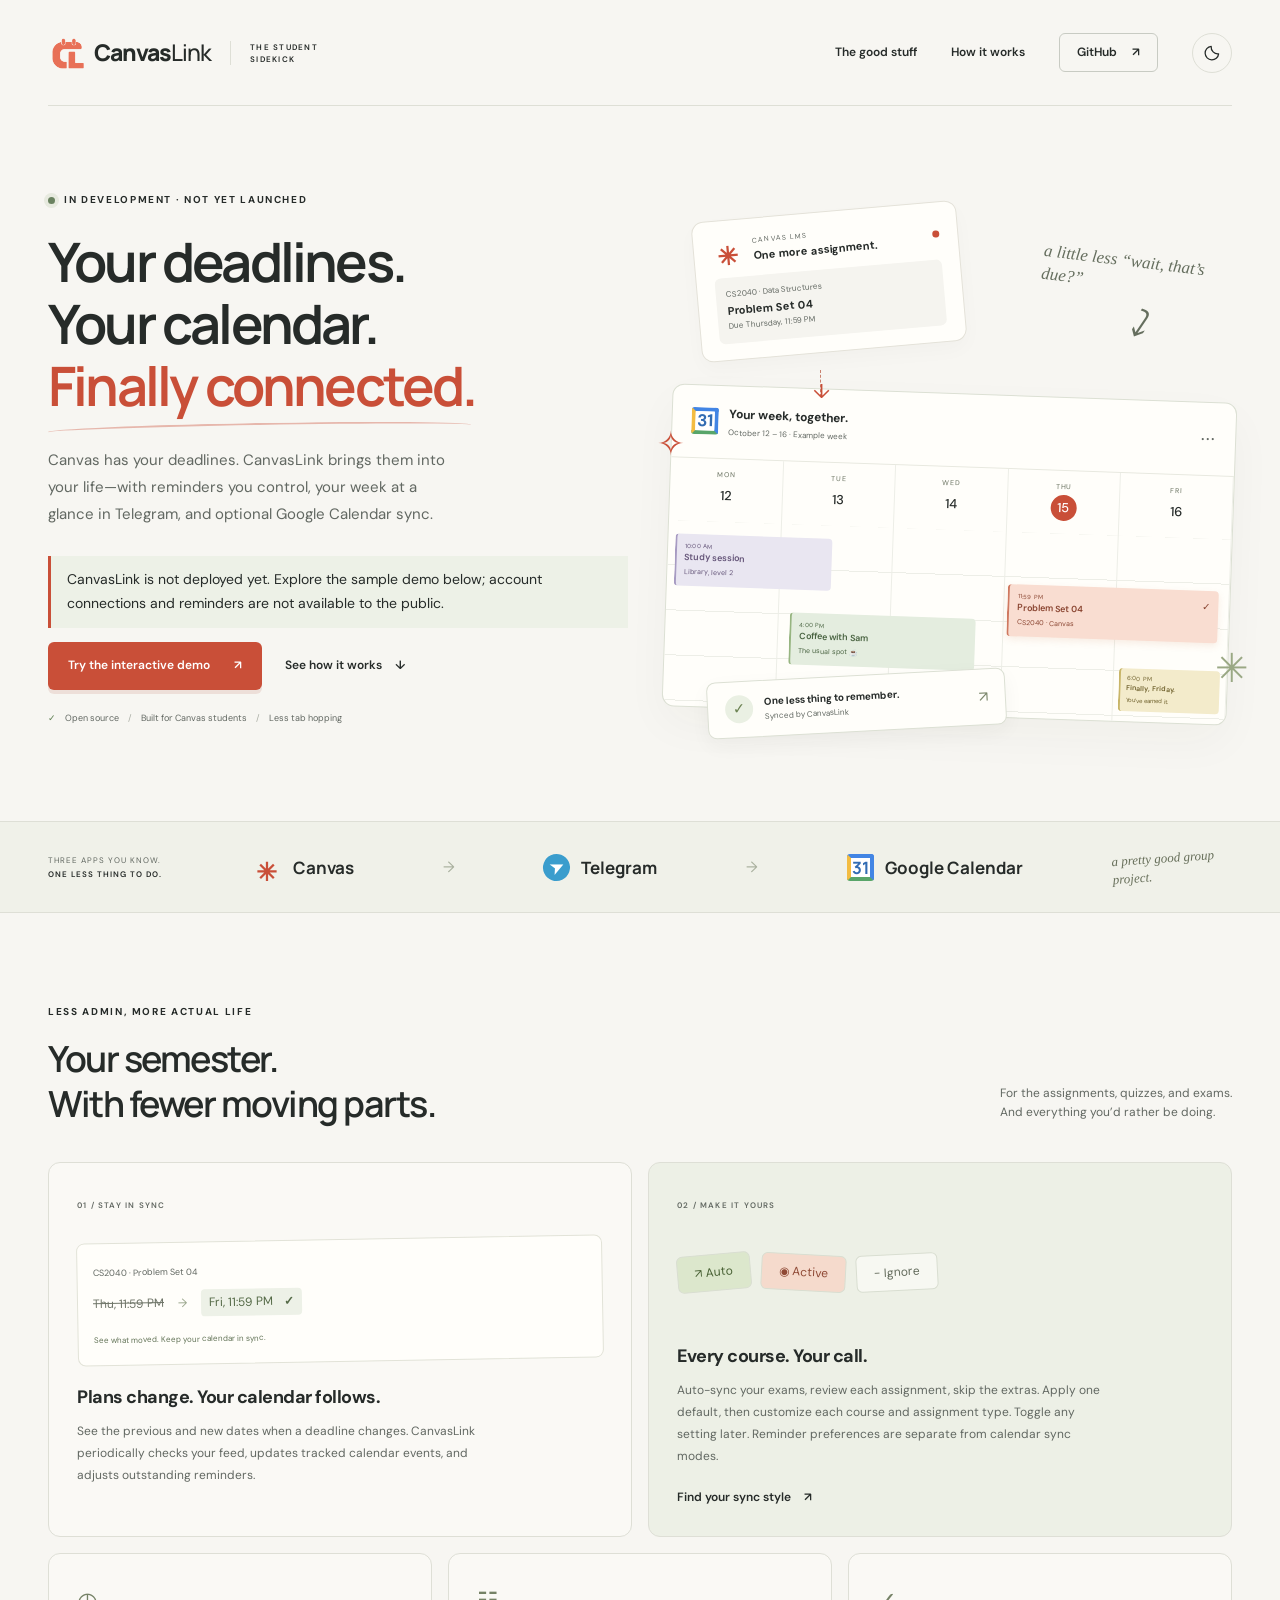
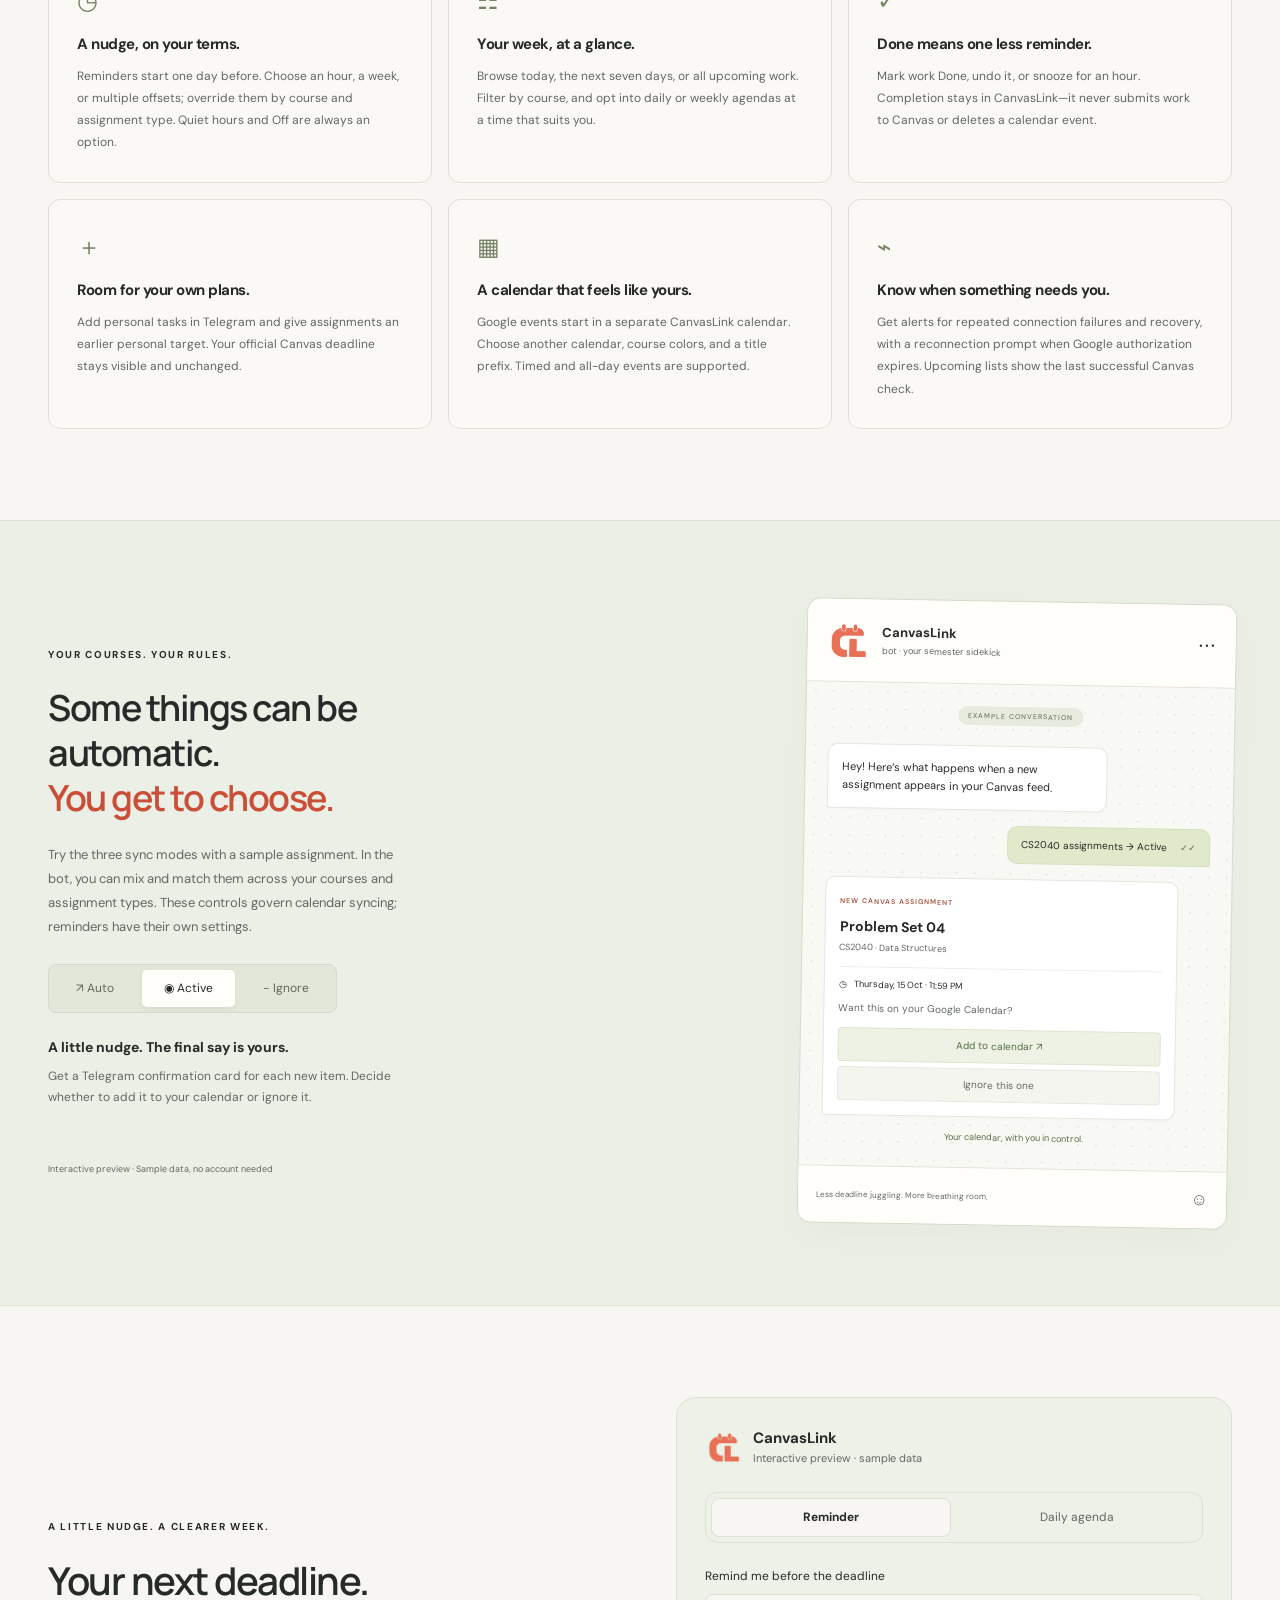
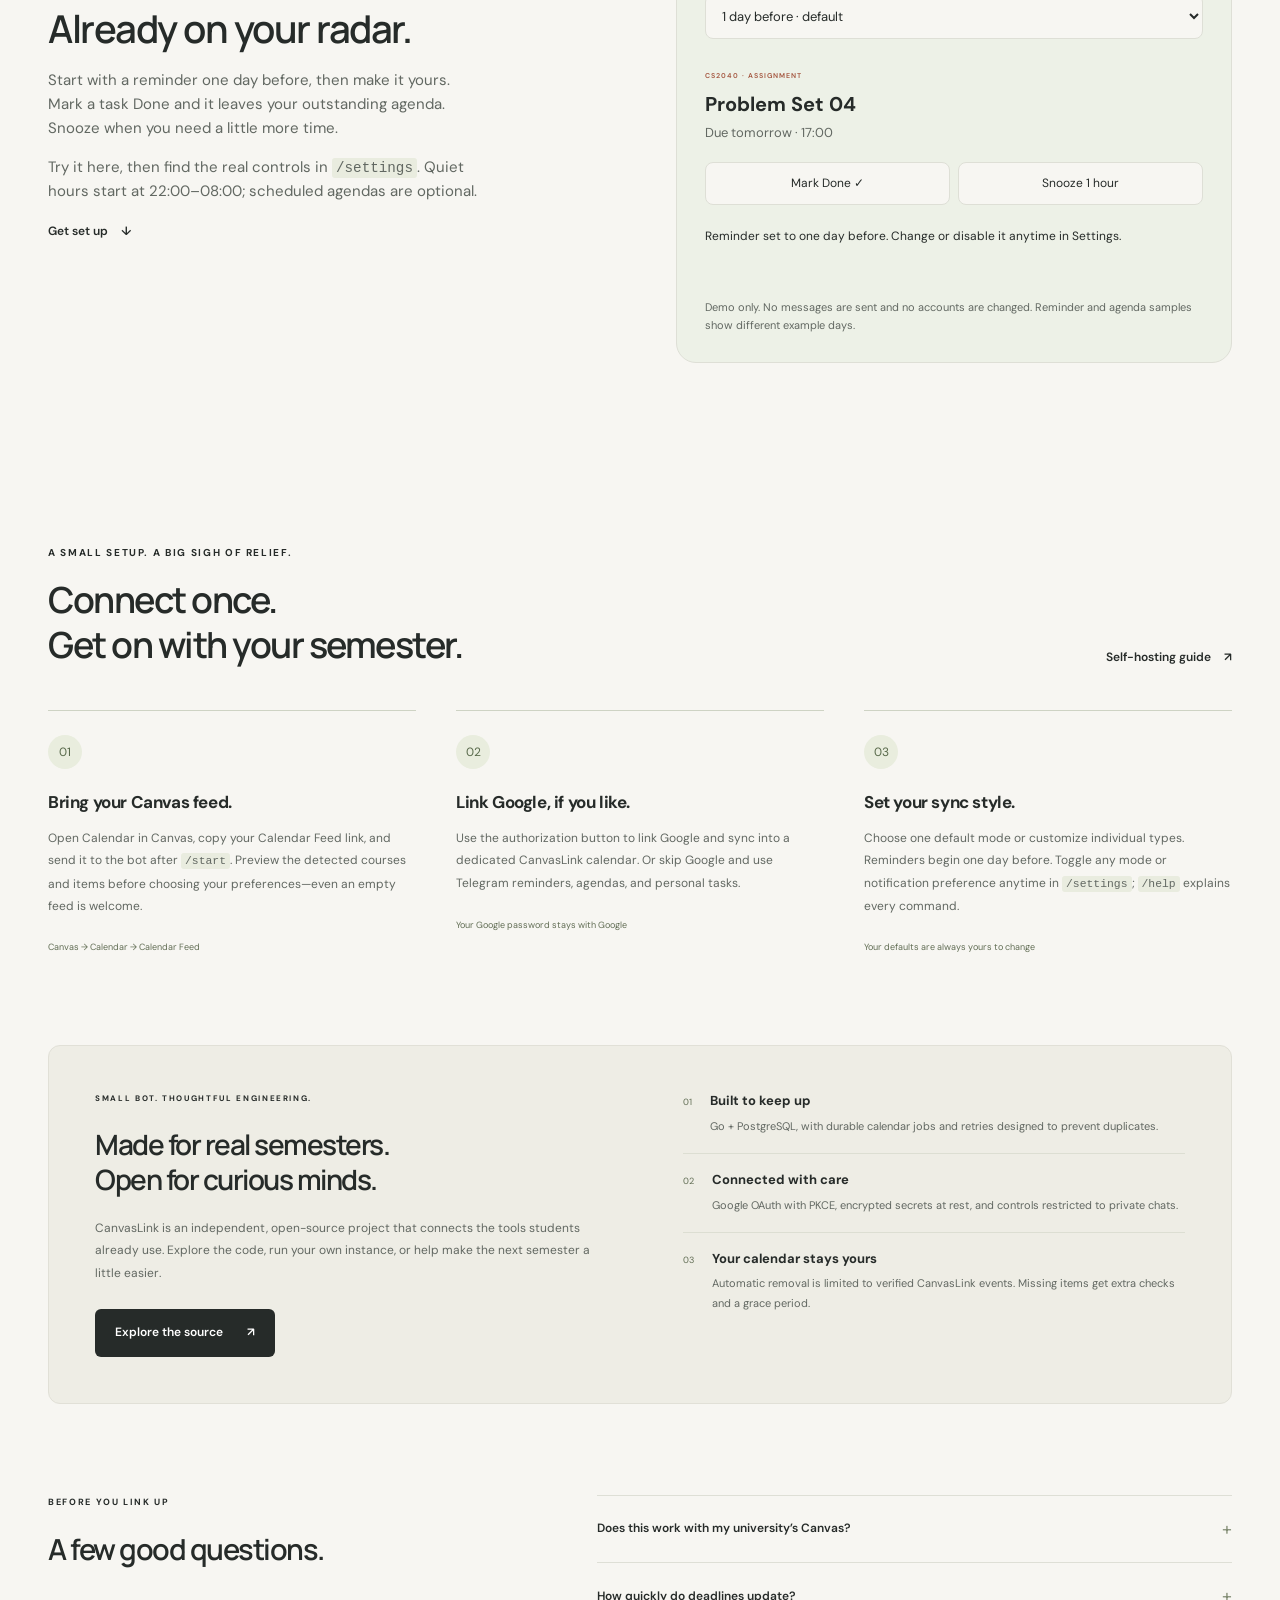
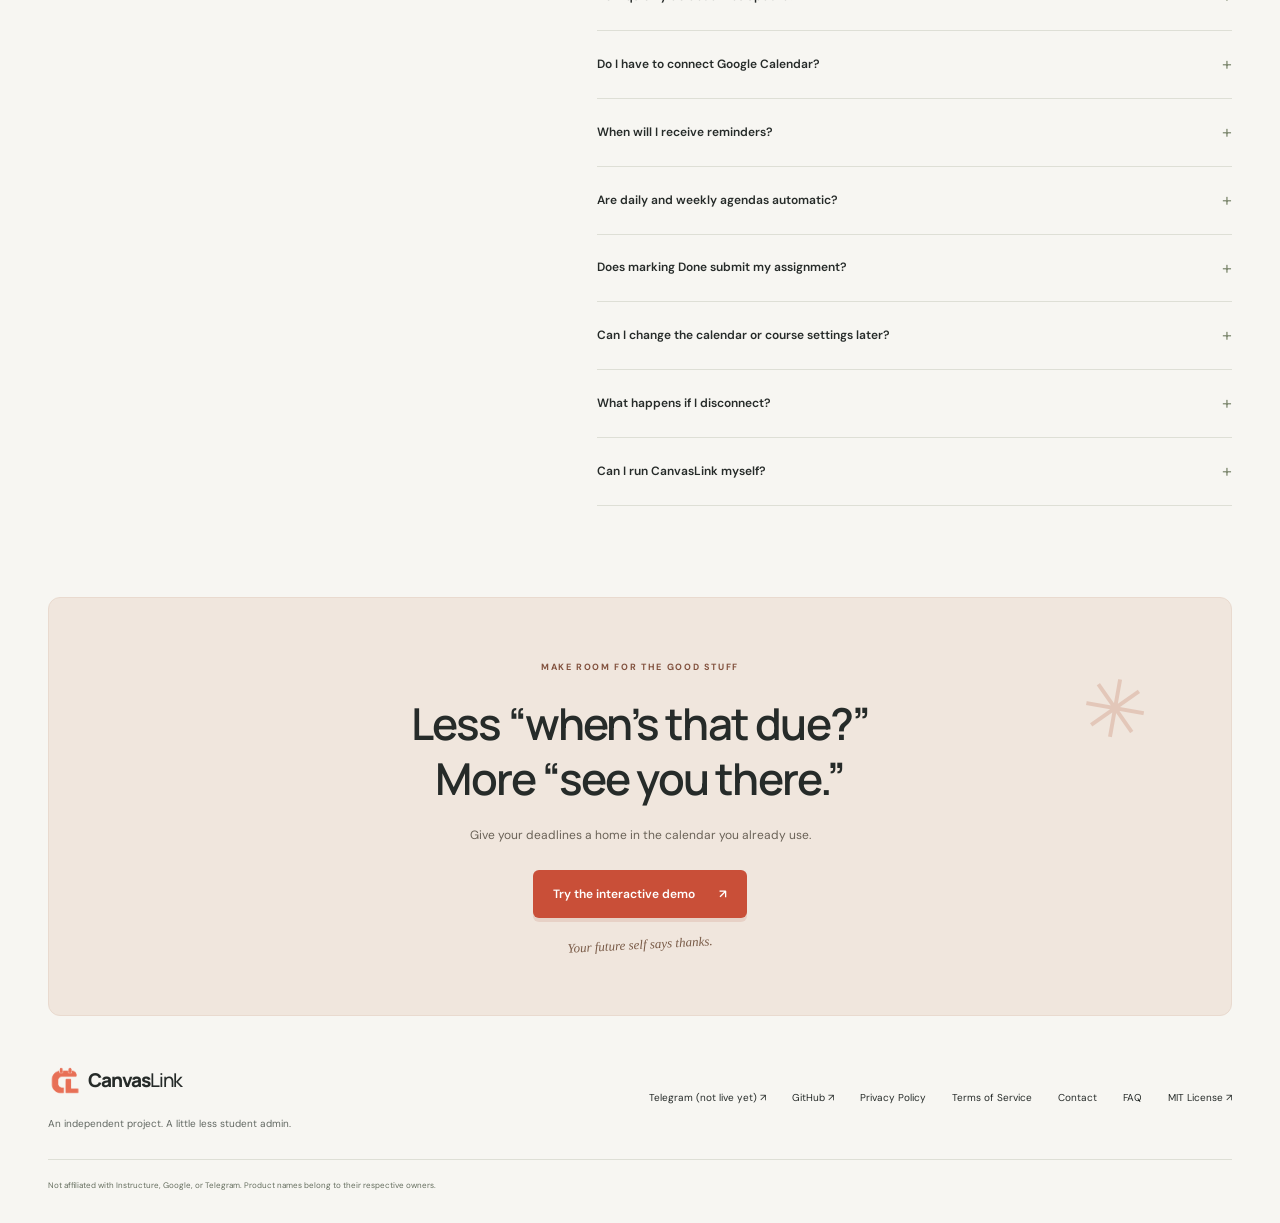
==== commit add18dae: "Prepare CanvasLink local pilot and Google verification" ====
--- a/docs/index.html
+++ b/docs/index.html
@@ -6,7 +6,7 @@
     <meta name="theme-color" content="#f7f6f2" />
     <meta
       name="description"
-      content="Canvas deadlines, personalized reminders, and your week at a glance in Telegram. Connect Google Calendar, mark work done, and plan around your life."
+      content="CanvasLink is in development. Preview Canvas deadlines, personalized reminders, a Telegram planner, and optional Google Calendar sync with sample data."
     />
     <meta property="og:type" content="website" />
     <meta
@@ -15,15 +15,12 @@
     />
     <meta
       property="og:description"
-      content="Deadline reminders, a Telegram planner, and optional Google Calendar sync. A little bot for a lighter semester."
+      content="In development: Canvas deadlines, a Telegram planner, and optional Google Calendar sync. Explore the sample demo."
     />
-    <meta
-      property="og:url"
-      content="https://yukemii.github.io/CanvasLink-Bot/"
-    />
+    <meta property="og:url" content="https://site.dulie.app/canvaslink/" />
     <meta
       property="og:image"
-      content="https://yukemii.github.io/CanvasLink-Bot/assets/social-logo.png"
+      content="https://site.dulie.app/canvaslink/assets/social-logo.png"
     />
     <meta name="twitter:card" content="summary_large_image" />
     <title>CanvasLink — Your deadlines, connected.</title>
@@ -103,7 +100,7 @@
       <section class="hero wrap">
         <div class="hero-copy">
           <p class="eyebrow">
-            <span class="status-dot"></span> A LITTLE BOT. A LIGHTER SEMESTER.
+            <span class="status-dot"></span> IN DEVELOPMENT · NOT YET LAUNCHED
           </p>
           <h1>
             Your deadlines.<br />Your calendar.<br /><span
@@ -115,6 +112,10 @@
             Canvas has your deadlines. CanvasLink brings them into your
             life—with reminders you control, your week at a glance in Telegram,
             and optional Google Calendar sync.
+          </p>
+          <p class="launch-notice">
+            CanvasLink is not deployed yet. Explore the sample demo below;
+            account connections and reminders are not available to the public.
           </p>
           <div class="hero-actions">
             <a class="button primary" href="#demo" data-bot-link
@@ -778,13 +779,16 @@
           href="https://t.me/CanvasLink_bot"
           target="_blank"
           rel="noopener noreferrer"
-          >Telegram ↗</a
+          >Telegram (not live yet) ↗</a
         >
         <a
           href="https://github.com/yukemii/CanvasLink-Bot"
           target="_blank"
           rel="noopener noreferrer"
           >GitHub ↗</a
+        ><a href="privacy/">Privacy Policy</a
+        ><a href="terms/">Terms of Service</a
+        ><a href="mailto:dulie.business@gmail.com">Contact</a
         ><a href="#faq">FAQ</a
         ><a
           href="https://github.com/yukemii/CanvasLink-Bot/blob/main/LICENSE"
--- a/docs/styles.css
+++ b/docs/styles.css
@@ -1161,8 +1161,12 @@
 }
 .footer-links {
   display: flex;
+  flex-wrap: wrap;
   gap: 26px;
   font-size: 10px;
+}
+.footer-links a {
+  white-space: nowrap;
 }
 .affiliation {
   border-top: 1px solid var(--line);
@@ -1715,3 +1719,12 @@
     animation: none !important;
   }
 }
+
+.launch-notice {
+  border-left: 3px solid var(--coral);
+  padding: 12px 16px;
+  background: var(--green);
+  color: var(--ink);
+  font-size: 14px;
+  line-height: 1.7;
+}
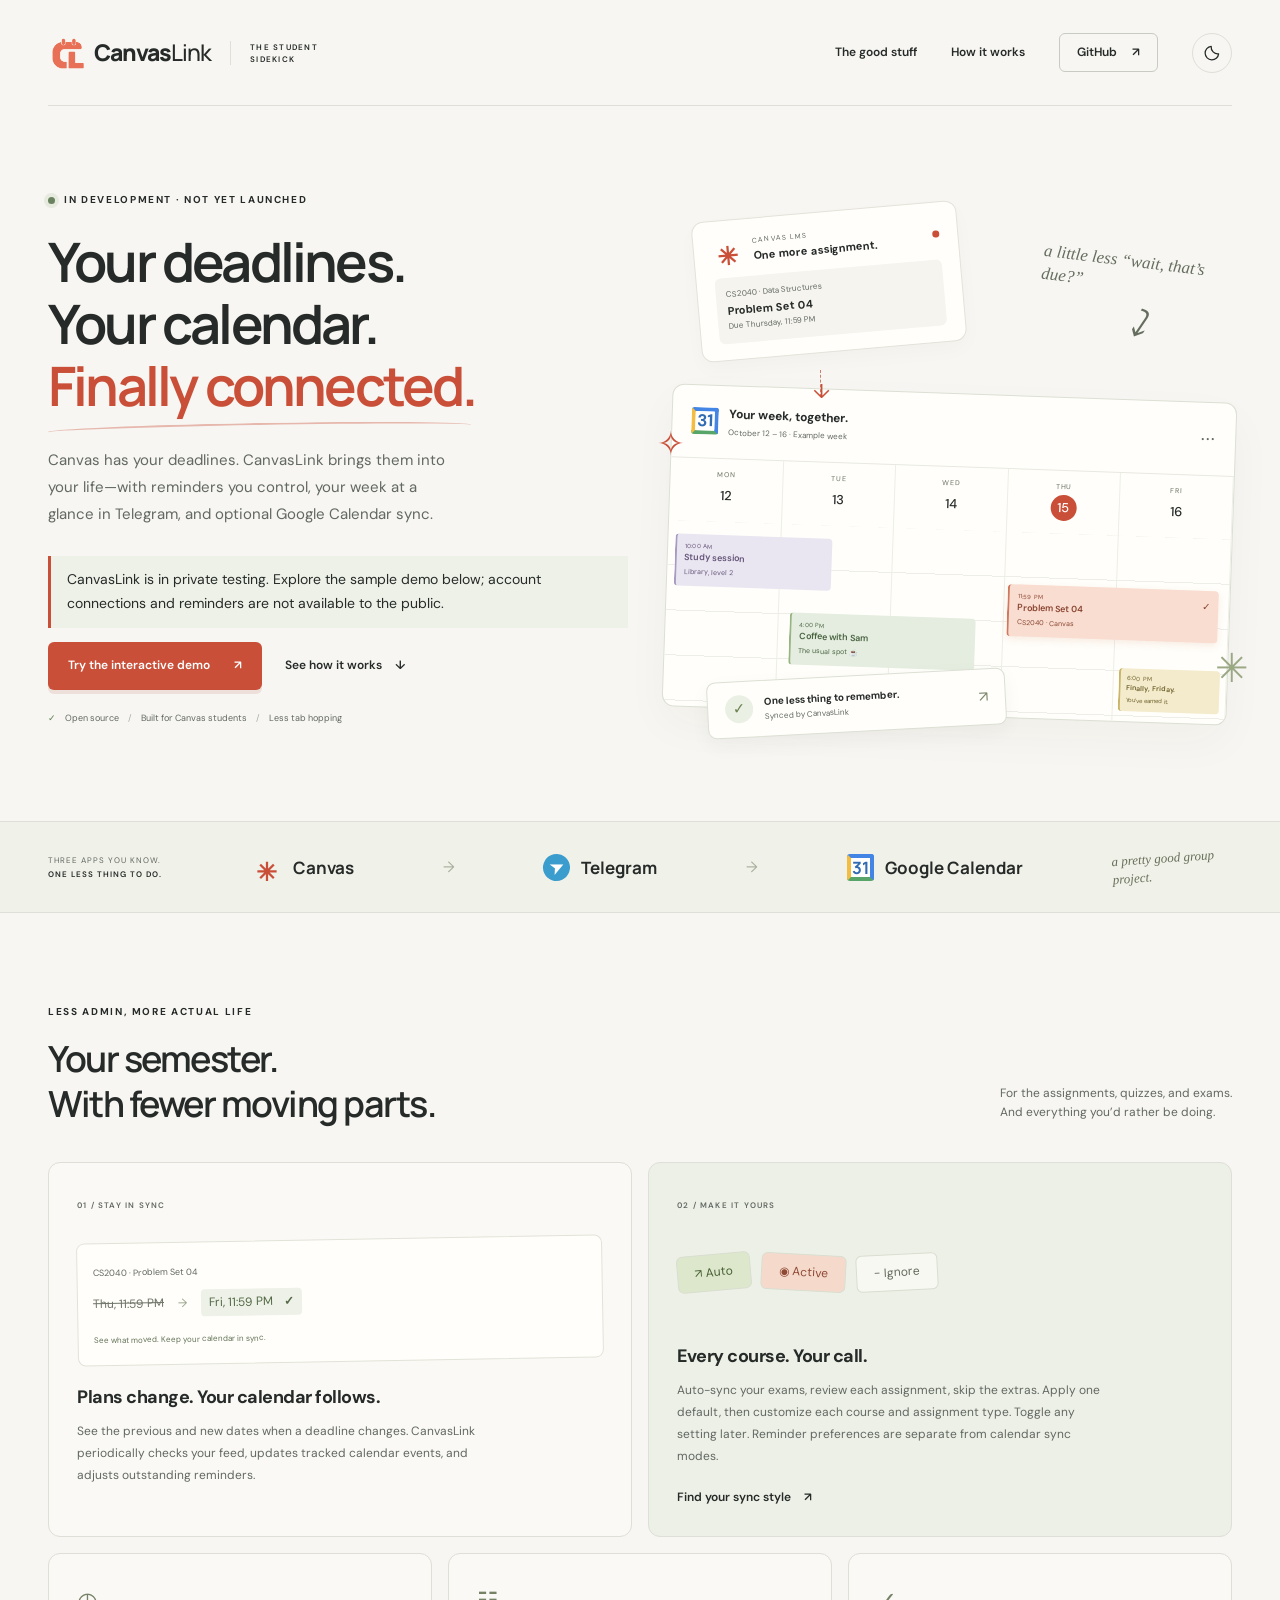
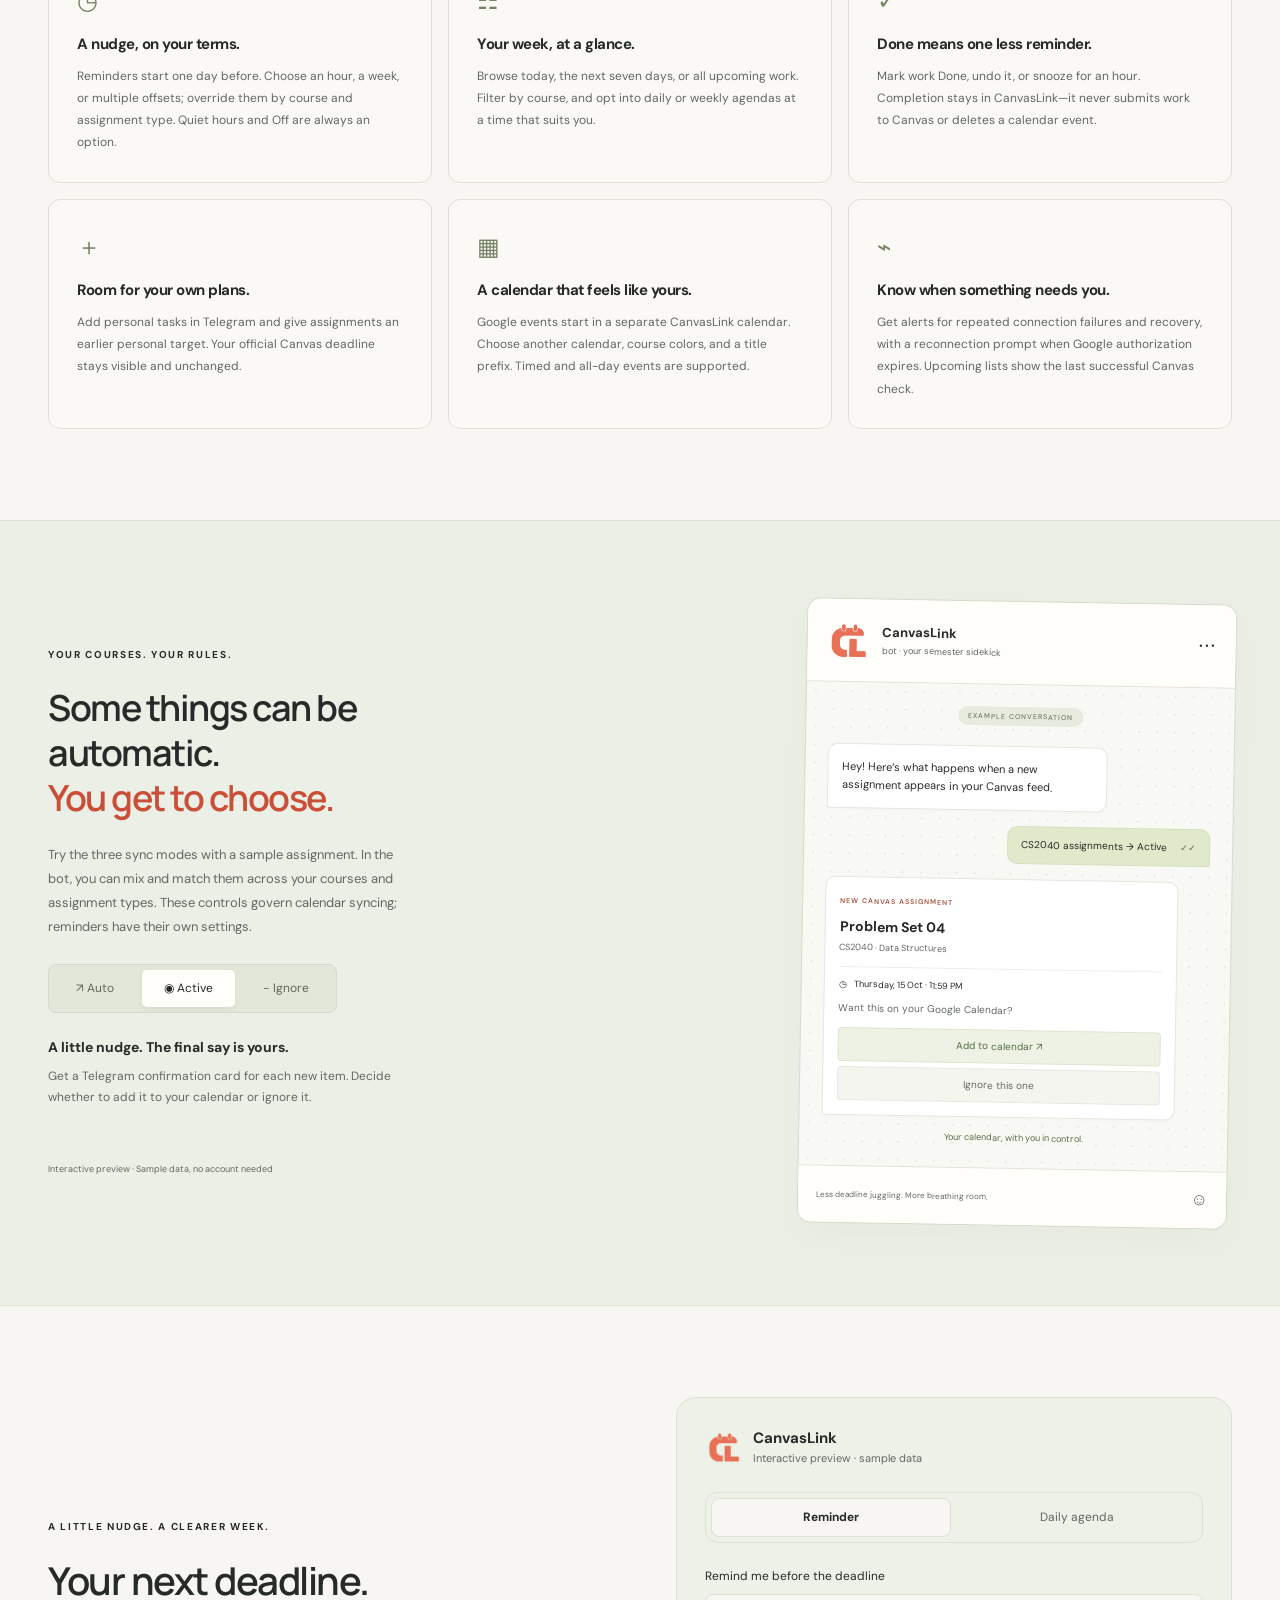
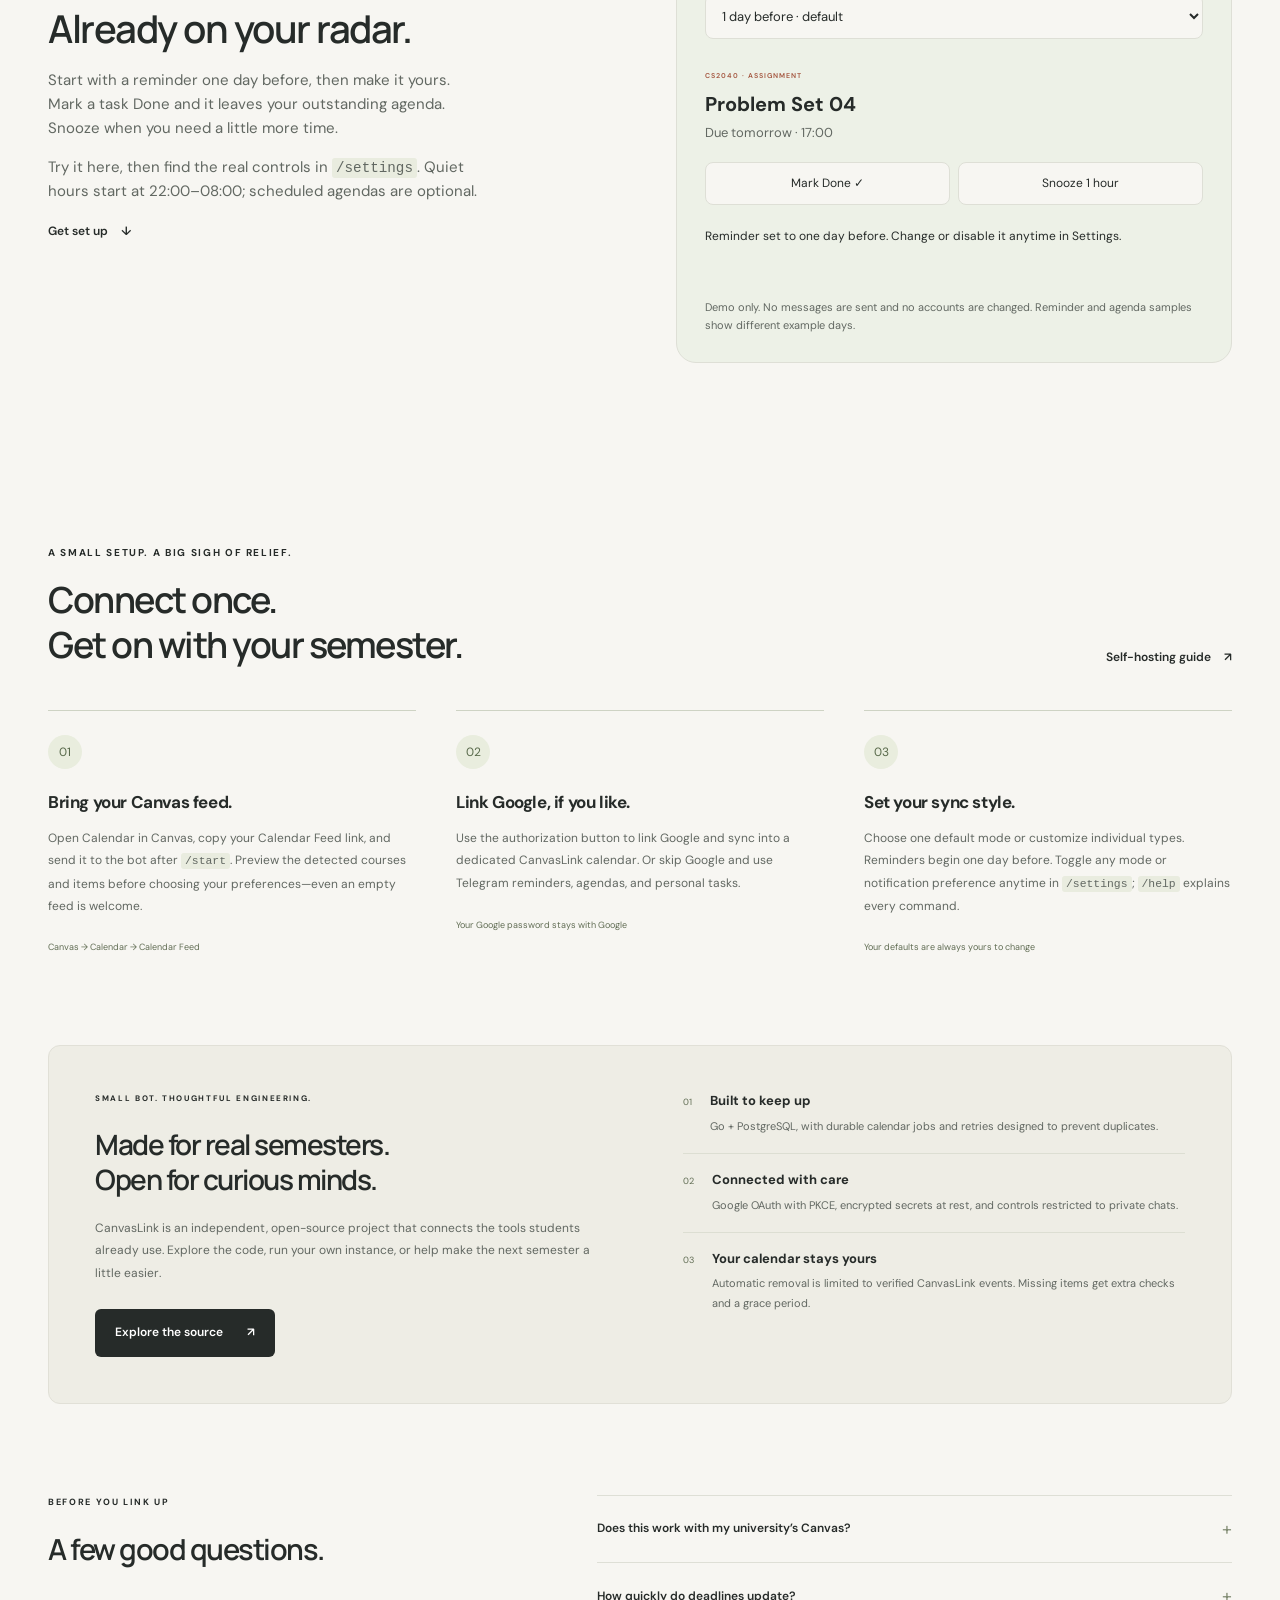
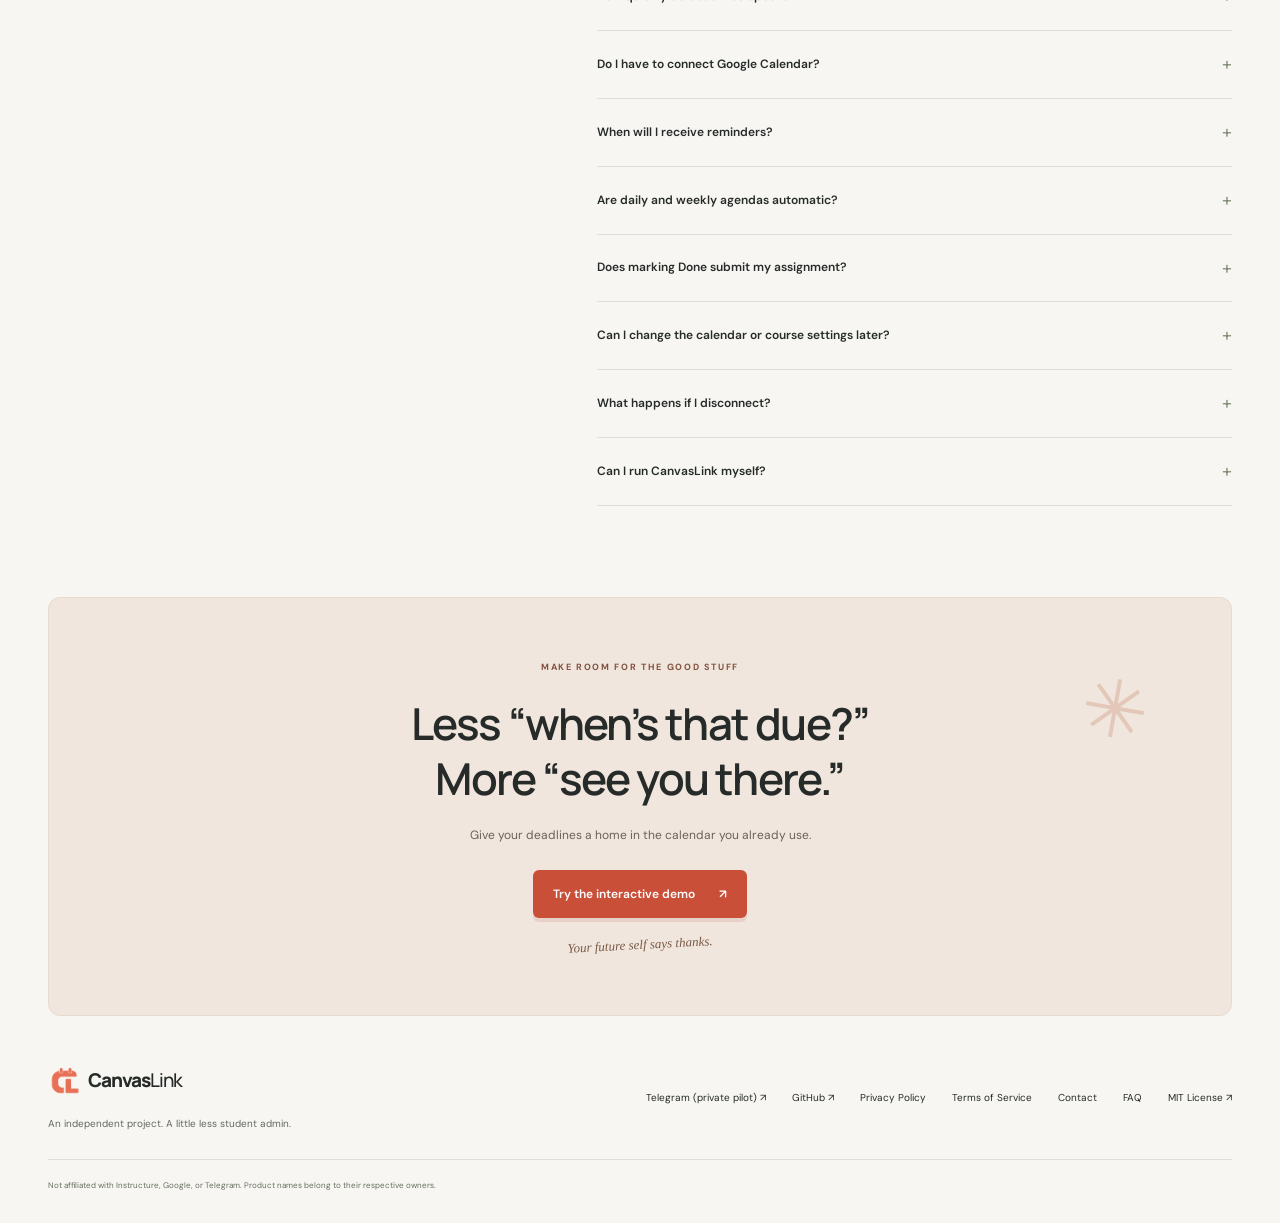
==== commit 8b557e06: "Record active cloud pilot and prevent accidental local polling" ====
--- a/docs/index.html
+++ b/docs/index.html
@@ -114,7 +114,7 @@
             and optional Google Calendar sync.
           </p>
           <p class="launch-notice">
-            CanvasLink is not deployed yet. Explore the sample demo below;
+            CanvasLink is in private testing. Explore the sample demo below;
             account connections and reminders are not available to the public.
           </p>
           <div class="hero-actions">
@@ -670,7 +670,8 @@
               They also cover non-ignored items awaiting calendar approval.
               Quiet hours default to 22:00–08:00 in your timezone. Whole-day
               offsets for all-day events arrive at 09:00 on the reminder day.
-              Delivery is checked every minute while the bot is running.
+              Delivery checks normally run every minute. Downtime, service
+              startup, or retries can delay a reminder.
             </p>
           </details>
           <details>
@@ -779,7 +780,7 @@
           href="https://t.me/CanvasLink_bot"
           target="_blank"
           rel="noopener noreferrer"
-          >Telegram (not live yet) ↗</a
+          >Telegram (private pilot) ↗</a
         >
         <a
           href="https://github.com/yukemii/CanvasLink-Bot"
